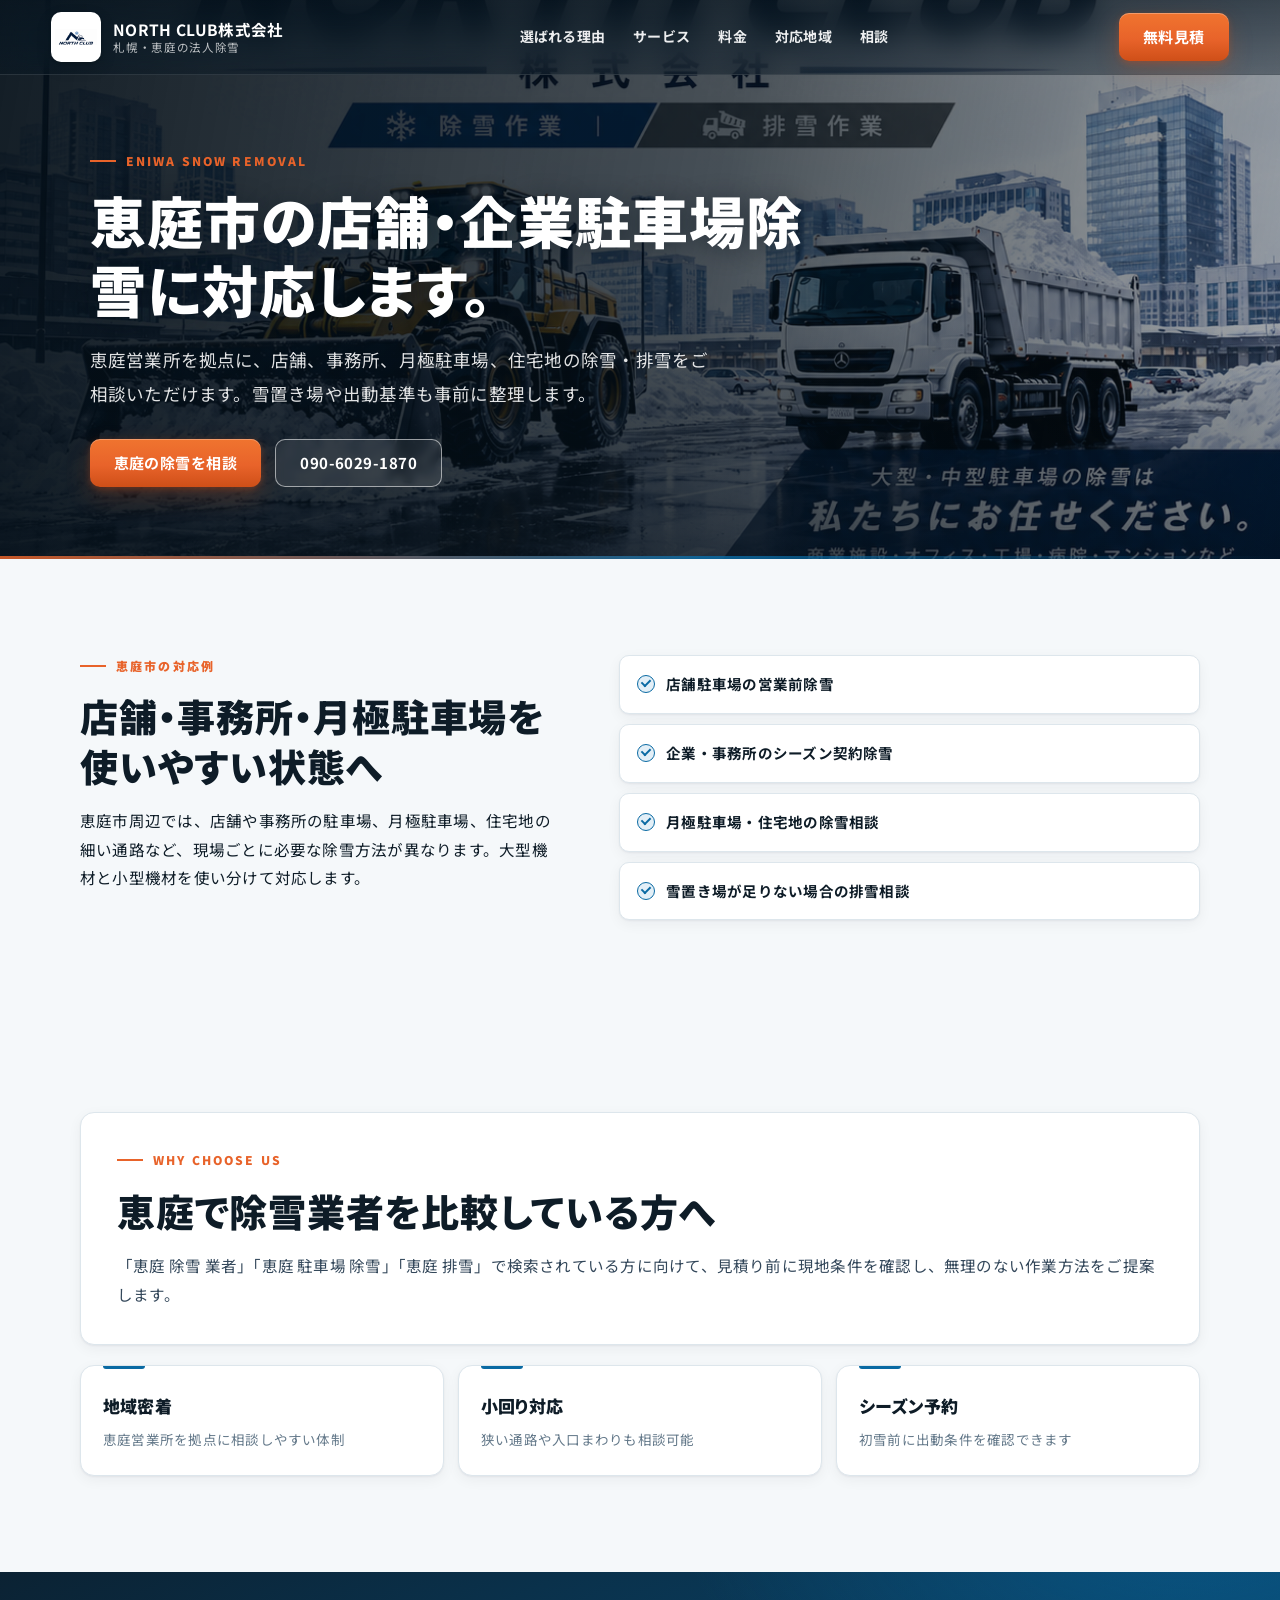
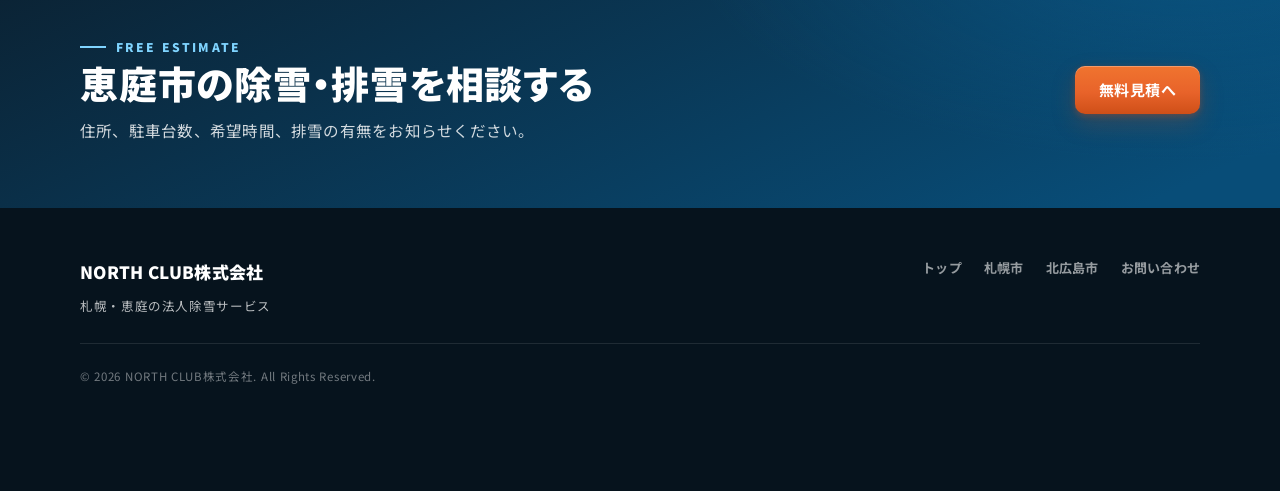
==== eniwa.html @ 770c78cc "デザイン刷新：ヒーロー2カラム化・デザインシステム導入でプロ品質に改善 Co-authored-by: Cursor <cursoragent@cursor.com>" ====
<!doctype html>
<html lang="ja">
  <head>
    <meta charset="utf-8">
    <meta name="viewport" content="width=device-width, initial-scale=1">
    <title>恵庭市の除雪業者 | 店舗・企業駐車場の除雪ならNORTH CLUB株式会社</title>
    <meta name="description" content="恵庭市周辺の店舗、企業駐車場、月極駐車場、住宅地の除雪・排雪に対応。シーズン契約、営業開始前の除雪、手押し仕上げまで無料見積受付中。">
    <link rel="canonical" href="https://www.northclub-josetsu.jp/eniwa.html">
    <meta name="robots" content="index,follow">
    <meta property="og:type" content="website">
    <meta property="og:locale" content="ja_JP">
    <meta property="og:title" content="恵庭市の除雪業者 | NORTH CLUB株式会社">
    <meta property="og:description" content="恵庭市周辺の店舗・企業駐車場・月極駐車場の除雪と排雪に対応。">
    <meta property="og:url" content="https://www.northclub-josetsu.jp/eniwa.html">
    <meta property="og:image" content="https://www.northclub-josetsu.jp/assets/hero-snow-removal.png">
    <meta name="twitter:card" content="summary_large_image">
    <link rel="preconnect" href="https://fonts.googleapis.com">
    <link rel="preconnect" href="https://fonts.gstatic.com" crossorigin>
    <link href="https://fonts.googleapis.com/css2?family=Noto+Sans+JP:wght@400;700;900&display=swap" rel="stylesheet">
    <script type="application/ld+json">
      {
        "@context": "https://schema.org",
        "@type": "Service",
        "name": "恵庭市の店舗・企業駐車場除雪",
        "provider": {
          "@type": "LocalBusiness",
          "name": "NORTH CLUB株式会社",
          "telephone": "090-6029-1870",
          "url": "https://www.northclub-josetsu.jp/"
        },
        "areaServed": "恵庭市",
        "serviceType": ["除雪", "排雪", "駐車場除雪", "手押し除雪"]
      }
    </script>
    <link rel="stylesheet" href="styles.css?v=20260707-pro">
  </head>
  <body class="area-page">
    <header class="site-header">
      <a class="brand" href="index.html#top" aria-label="NORTH CLUB株式会社 トップへ">
        <span class="brand-mark" aria-hidden="true">NC</span>
        <span>
          <strong>NORTH CLUB株式会社</strong>
          <small>札幌・恵庭の法人除雪</small>
        </span>
      </a>
      <nav class="nav" aria-label="メインナビゲーション">
        <a href="index.html#strength">選ばれる理由</a>
        <a href="index.html#plans">サービス</a>
        <a href="index.html#price">料金</a>
        <a href="index.html#areas">対応地域</a>
        <a href="index.html#contact">相談</a>
      </nav>
      <a class="header-cta" href="index.html#contact">無料見積</a>
    </header>

    <main>
      <section class="area-hero">
        <img src="assets/hero-snow-removal.png" alt="恵庭市の店舗・企業駐車場除雪イメージ" width="1920" height="1080" fetchpriority="high">
        <div class="area-hero-inner">
          <p class="eyebrow">Eniwa Snow Removal</p>
          <h1>恵庭市の店舗・企業駐車場除雪に対応します。</h1>
          <p class="lead">恵庭営業所を拠点に、店舗、事務所、月極駐車場、住宅地の除雪・排雪をご相談いただけます。雪置き場や出動基準も事前に整理します。</p>
          <div class="hero-actions">
            <a class="button primary" href="index.html#contact">恵庭の除雪を相談</a>
            <a class="button secondary" href="tel:090-6029-1870">090-6029-1870</a>
          </div>
        </div>
      </section>

      <section class="section area-summary reveal">
        <div>
          <p class="section-kicker">恵庭市の対応例</p>
          <h2>店舗・事務所・月極駐車場を使いやすい状態へ</h2>
          <p>恵庭市周辺では、店舗や事務所の駐車場、月極駐車場、住宅地の細い通路など、現場ごとに必要な除雪方法が異なります。大型機材と小型機材を使い分けて対応します。</p>
        </div>
        <ul class="area-checklist">
          <li>店舗駐車場の営業前除雪</li>
          <li>企業・事務所のシーズン契約除雪</li>
          <li>月極駐車場・住宅地の除雪相談</li>
          <li>雪置き場が足りない場合の排雪相談</li>
        </ul>
      </section>

      <section class="section service-overview reveal">
        <div class="service-intro">
          <p class="section-kicker">Why Choose Us</p>
          <h2>恵庭で除雪業者を比較している方へ</h2>
          <p>「恵庭 除雪 業者」「恵庭 駐車場 除雪」「恵庭 排雪」で検索されている方に向けて、見積り前に現地条件を確認し、無理のない作業方法をご提案します。</p>
        </div>
        <div class="service-overview-grid">
          <article><strong>地域密着</strong><span>恵庭営業所を拠点に相談しやすい体制</span></article>
          <article><strong>小回り対応</strong><span>狭い通路や入口まわりも相談可能</span></article>
          <article><strong>シーズン予約</strong><span>初雪前に出動条件を確認できます</span></article>
        </div>
      </section>

      <section class="area-cta">
        <div class="area-cta-inner">
          <div>
            <p class="section-kicker">Free Estimate</p>
            <h2>恵庭市の除雪・排雪を相談する</h2>
            <p>住所、駐車台数、希望時間、排雪の有無をお知らせください。</p>
          </div>
          <a class="button primary" href="index.html#contact">無料見積へ</a>
        </div>
      </section>
    </main>

    <footer class="footer">
      <div class="footer-inner">
        <div class="footer-brand">
          <strong>NORTH CLUB株式会社</strong>
          <small>札幌・恵庭の法人除雪サービス</small>
        </div>
        <nav class="footer-nav" aria-label="フッターナビゲーション">
          <a href="index.html">トップ</a>
          <a href="sapporo.html">札幌市</a>
          <a href="kitahiroshima.html">北広島市</a>
          <a href="index.html#contact">お問い合わせ</a>
        </nav>
      </div>
      <small>&copy; 2026 NORTH CLUB株式会社. All Rights Reserved.</small>
    </footer>

    <div class="sticky-cta" aria-label="固定のお問い合わせボタン">
      <a class="button primary" href="tel:090-6029-1870">電話する</a>
      <a class="button secondary" href="index.html#contact">見積相談</a>
    </div>

    <script src="script.js?v=20260611"></script>
  </body>
</html>
---- styles.css ----
/* =========================================================
   NORTH CLUB — Design System
   Palette / Typography / Elevation / Motion
   ========================================================= */

:root {
  /* color */
  --ink: #0e1c27;
  --ink-2: #33475a;
  --muted: #64798a;
  --line: #dde6ec;
  --line-strong: #c8d6df;
  --paper: #f5f8fa;
  --paper-2: #eef4f8;
  --white: #ffffff;
  --blue: #0a6aa3;
  --blue-deep: #084d78;
  --blue-ghost: #e3eff7;
  --orange: #e8632a;
  --orange-deep: #cf4f18;
  --orange-ghost: #fdeee5;
  --green: #1e6f5a;
  --night: #06131d;
  --night-2: #0b2233;

  /* shape */
  --radius-s: 10px;
  --radius: 14px;
  --radius-l: 20px;

  /* elevation: layered, restrained */
  --shadow-1: 0 1px 2px rgba(8, 24, 36, 0.05), 0 4px 14px rgba(8, 24, 36, 0.05);
  --shadow-2: 0 2px 4px rgba(8, 24, 36, 0.06), 0 12px 32px rgba(8, 24, 36, 0.09);
  --shadow-3: 0 4px 8px rgba(8, 24, 36, 0.07), 0 24px 56px rgba(8, 24, 36, 0.13);

  /* motion */
  --ease: cubic-bezier(0.22, 1, 0.36, 1);
}

* {
  box-sizing: border-box;
}

html {
  scroll-behavior: smooth;
}

body {
  margin: 0;
  color: var(--ink);
  background: var(--paper);
  font-family: "Noto Sans JP", "Yu Gothic", "Hiragino Kaku Gothic ProN", Meiryo, system-ui, sans-serif;
  font-size: 15.5px;
  line-height: 1.85;
  letter-spacing: 0.015em;
  -webkit-font-smoothing: antialiased;
  text-rendering: optimizeLegibility;
}

::selection {
  color: var(--white);
  background: var(--blue);
}

a {
  color: inherit;
  text-decoration: none;
}

img {
  max-width: 100%;
}

:focus-visible {
  outline: 2px solid var(--blue);
  outline-offset: 3px;
  border-radius: 4px;
}

[id] {
  scroll-margin-top: 92px;
}

/* ---------------------------------------------------------
   Typography
   --------------------------------------------------------- */

h1,
h2,
h3,
p {
  margin-top: 0;
}

h1,
h2,
h3 {
  font-feature-settings: "palt" 1;
  letter-spacing: 0.02em;
}

h1 {
  margin-bottom: 20px;
  font-size: clamp(34px, 5.4vw, 56px);
  font-weight: 900;
  line-height: 1.22;
}

h2 {
  margin-bottom: 16px;
  font-size: clamp(26px, 3.6vw, 38px);
  font-weight: 900;
  line-height: 1.3;
}

h3 {
  margin-bottom: 10px;
  font-size: 20px;
  font-weight: 700;
  line-height: 1.4;
}

.eyebrow,
.section-kicker {
  display: flex;
  align-items: center;
  gap: 10px;
  margin: 0 0 14px;
  color: var(--orange);
  font-size: 12px;
  font-weight: 900;
  letter-spacing: 0.18em;
  text-transform: uppercase;
}

.eyebrow::before,
.section-kicker::before {
  content: "";
  width: 26px;
  height: 2px;
  background: var(--orange);
  flex: 0 0 auto;
}

.section-heading.centered .section-kicker {
  justify-content: center;
}

.lead {
  max-width: 620px;
  margin-bottom: 0;
  font-size: clamp(15.5px, 1.8vw, 17.5px);
  line-height: 1.95;
  color: rgba(255, 255, 255, 0.88);
}

/* ---------------------------------------------------------
   Buttons
   --------------------------------------------------------- */

.header-cta,
.button,
.line-button {
  display: inline-flex;
  align-items: center;
  justify-content: center;
  gap: 8px;
  min-height: 48px;
  padding: 0 24px;
  border: 0;
  border-radius: var(--radius-s);
  font: inherit;
  font-size: 15px;
  font-weight: 700;
  letter-spacing: 0.03em;
  white-space: nowrap;
  cursor: pointer;
  transition: transform 0.25s var(--ease), box-shadow 0.25s var(--ease), background 0.25s var(--ease), border-color 0.25s var(--ease);
}

.header-cta,
.button.primary {
  color: var(--white);
  background: linear-gradient(180deg, #f0742f, var(--orange) 55%, var(--orange-deep));
  box-shadow: inset 0 1px 0 rgba(255, 255, 255, 0.28), 0 2px 6px rgba(207, 79, 24, 0.32), 0 10px 24px rgba(207, 79, 24, 0.22);
}

.header-cta:hover,
.button.primary:hover {
  transform: translateY(-1px);
  box-shadow: inset 0 1px 0 rgba(255, 255, 255, 0.28), 0 4px 10px rgba(207, 79, 24, 0.36), 0 14px 30px rgba(207, 79, 24, 0.26);
}

.header-cta:active,
.button.primary:active {
  transform: translateY(0);
  box-shadow: inset 0 1px 0 rgba(255, 255, 255, 0.2), 0 2px 5px rgba(207, 79, 24, 0.3);
}

.button.secondary {
  color: var(--white);
  border: 1px solid rgba(255, 255, 255, 0.55);
  background: rgba(255, 255, 255, 0.08);
  backdrop-filter: blur(4px);
}

.button.secondary:hover {
  background: rgba(255, 255, 255, 0.18);
  border-color: rgba(255, 255, 255, 0.92);
}

.button.full {
  width: 100%;
}

.line-button {
  color: var(--white);
  background: #06c755;
  box-shadow: inset 0 1px 0 rgba(255, 255, 255, 0.25), 0 8px 20px rgba(6, 199, 85, 0.28);
}

.line-button:hover {
  transform: translateY(-1px);
}

/* ---------------------------------------------------------
   Header
   --------------------------------------------------------- */

.site-header {
  position: fixed;
  inset: 0 0 auto;
  z-index: 30;
  display: flex;
  align-items: center;
  gap: 28px;
  min-height: 74px;
  padding: 12px clamp(18px, 4vw, 54px);
  color: var(--white);
  background: linear-gradient(180deg, rgba(6, 19, 29, 0.62), rgba(6, 19, 29, 0.38));
  backdrop-filter: blur(16px) saturate(1.4);
  border-bottom: 1px solid rgba(255, 255, 255, 0.12);
  transition: background 0.35s var(--ease), color 0.35s var(--ease), box-shadow 0.35s var(--ease);
}

.site-header.is-scrolled {
  color: var(--ink);
  background: rgba(255, 255, 255, 0.92);
  border-bottom-color: var(--line);
  box-shadow: 0 1px 0 rgba(8, 24, 36, 0.04), 0 12px 32px rgba(8, 24, 36, 0.08);
}

.brand {
  display: inline-flex;
  align-items: center;
  gap: 12px;
  min-width: 238px;
}

.brand-mark {
  display: block;
  width: 50px;
  height: 50px;
  color: transparent;
  font-size: 0;
  background: #fff url("assets/north-club-symbol.png") no-repeat center / 84%;
  border-radius: var(--radius-s);
  box-shadow: 0 1px 3px rgba(0, 0, 0, 0.18), 0 6px 16px rgba(0, 0, 0, 0.14);
}

.brand strong,
.brand small {
  display: block;
  line-height: 1.3;
}

.brand strong {
  font-size: 15.5px;
  letter-spacing: 0.02em;
}

.brand small {
  opacity: 0.72;
  font-size: 11.5px;
  letter-spacing: 0.06em;
}

.nav {
  display: flex;
  justify-content: center;
  gap: clamp(14px, 2.2vw, 32px);
  flex: 1;
  font-size: 14px;
  font-weight: 700;
}

.nav a {
  position: relative;
  padding: 4px 0;
  white-space: nowrap;
  opacity: 0.92;
  transition: opacity 0.2s ease;
}

.nav a::after {
  content: "";
  position: absolute;
  left: 0;
  right: 100%;
  bottom: -2px;
  height: 2px;
  background: var(--orange);
  transition: right 0.3s var(--ease);
}

.nav a:hover {
  opacity: 1;
}

.nav a:hover::after {
  right: 0;
}

/* ---------------------------------------------------------
   Hero
   --------------------------------------------------------- */

.hero {
  position: relative;
  display: flex;
  align-items: center;
  min-height: clamp(580px, 80vh, 740px);
  overflow: hidden;
  color: var(--white);
}

.hero img {
  position: absolute;
  inset: 0;
  width: 100%;
  height: 100%;
  object-fit: cover;
  object-position: 28% center;
  transform: scale(1.04);
}

.hero-overlay {
  position: absolute;
  inset: 0;
  background:
    linear-gradient(102deg, rgba(4, 15, 24, 0.95) 0%, rgba(4, 15, 24, 0.85) 40%, rgba(6, 22, 35, 0.72) 68%, rgba(4, 15, 24, 0.88) 100%),
    radial-gradient(1200px 500px at 85% 110%, rgba(10, 106, 163, 0.28), transparent 65%),
    linear-gradient(0deg, rgba(4, 15, 24, 0.45), transparent 36%);
}

.hero::after {
  content: "";
  position: absolute;
  left: 0;
  right: 0;
  bottom: 0;
  height: 3px;
  background: linear-gradient(90deg, var(--orange), var(--blue) 55%, transparent);
  opacity: 0.85;
}

.hero-shell {
  position: relative;
  z-index: 1;
  display: grid;
  grid-template-columns: minmax(0, 1.15fr) minmax(280px, 372px);
  gap: clamp(28px, 4.5vw, 56px);
  align-items: center;
  width: min(1120px, calc(100% - 36px));
  margin: 0 auto;
  padding: clamp(112px, 14vw, 140px) 0 clamp(52px, 6vw, 72px);
}

.hero-main {
  display: flex;
  flex-direction: column;
  min-width: 0;
}

.hero-main h1 {
  max-width: 15em;
  margin-bottom: 18px;
  text-shadow: 0 2px 24px rgba(4, 15, 24, 0.45);
}

.hero-main .lead {
  margin-top: 2px;
}

.hero-points {
  display: grid;
  gap: 12px;
  margin: 30px 0 0;
  padding: 0;
  list-style: none;
}

.hero-points li {
  position: relative;
  padding-left: 30px;
  color: rgba(255, 255, 255, 0.94);
  font-size: 15px;
  font-weight: 700;
  letter-spacing: 0.02em;
}

.hero-points li::before {
  content: "";
  position: absolute;
  left: 0;
  top: 0.34em;
  width: 18px;
  height: 18px;
  background: linear-gradient(135deg, var(--orange), var(--orange-deep));
  border-radius: 50%;
  box-shadow: 0 2px 8px rgba(232, 99, 42, 0.45);
}

.hero-points li::after {
  content: "";
  position: absolute;
  left: 6.5px;
  top: calc(0.34em + 4.5px);
  width: 4px;
  height: 7px;
  border: solid var(--white);
  border-width: 0 2px 2px 0;
  transform: rotate(45deg);
}

/* conversion panel */
.hero-panel {
  display: grid;
  gap: 14px;
  padding: 30px 26px 26px;
  color: var(--ink);
  background: linear-gradient(180deg, #ffffff, #f8fbfd);
  border: 1px solid rgba(255, 255, 255, 0.7);
  border-radius: var(--radius-l);
  box-shadow: var(--shadow-3);
}

.hero-panel-label {
  position: relative;
  margin: 0;
  padding-bottom: 14px;
  color: var(--night-2);
  font-size: 15px;
  font-weight: 900;
  letter-spacing: 0.06em;
  text-align: center;
}

.hero-panel-label::after {
  content: "";
  position: absolute;
  left: 50%;
  bottom: 0;
  width: 34px;
  height: 2px;
  background: var(--orange);
  transform: translateX(-50%);
}

.hero-panel .button.primary {
  min-height: 54px;
  font-size: 16px;
}

.hero-panel-tel {
  display: grid;
  gap: 2px;
  padding: 14px 16px;
  text-align: center;
  background: var(--blue-ghost);
  border: 1px solid #cfe3f0;
  border-radius: var(--radius-s);
  transition: border-color 0.25s var(--ease), background 0.25s var(--ease);
}

.hero-panel-tel:hover {
  background: #d9ecf7;
  border-color: var(--blue);
}

.hero-panel-tel span {
  color: var(--blue-deep);
  font-size: 11.5px;
  font-weight: 700;
  letter-spacing: 0.1em;
}

.hero-panel-tel strong {
  color: var(--blue-deep);
  font-size: clamp(23px, 3vw, 27px);
  font-weight: 900;
  font-feature-settings: "tnum" 1;
  letter-spacing: 0.03em;
}

.hero-panel-note {
  margin: 0;
  color: var(--muted);
  font-size: 12px;
  line-height: 1.7;
  text-align: center;
}

/* ---------------------------------------------------------
   Stats bar
   --------------------------------------------------------- */

.stats-bar {
  padding: 26px clamp(18px, 6vw, 80px);
  background: var(--white);
  border-bottom: 1px solid var(--line);
}

.stats-inner {
  display: grid;
  grid-template-columns: repeat(4, 1fr);
  max-width: 1120px;
  margin: 0 auto;
}

.stat-item {
  display: grid;
  gap: 2px;
  padding: 8px 18px;
  text-align: center;
}

.stat-item + .stat-item {
  border-left: 1px solid var(--line);
}

.stat-item strong {
  color: var(--blue-deep);
  font-size: clamp(24px, 3vw, 32px);
  font-weight: 900;
  font-feature-settings: "palt" 1, "tnum" 1;
  line-height: 1.25;
}

.stat-item span {
  color: var(--muted);
  font-size: 12.5px;
  font-weight: 700;
  letter-spacing: 0.04em;
}

/* ---------------------------------------------------------
   Notice band
   --------------------------------------------------------- */

.notice-band {
  padding: 15px clamp(18px, 6vw, 80px);
  background: linear-gradient(90deg, var(--night-2), #123a54);
  color: rgba(255, 255, 255, 0.92);
  font-size: 14.5px;
}

.notice-band p {
  display: flex;
  align-items: baseline;
  gap: 10px;
  margin: 0 auto;
  max-width: 1120px;
}

.notice-band strong {
  flex: 0 0 auto;
  color: #ffc99f;
  letter-spacing: 0.02em;
}

/* ---------------------------------------------------------
   Layout
   --------------------------------------------------------- */

.section {
  width: min(1120px, calc(100% - 36px));
  margin: 0 auto;
  padding: clamp(56px, 7.5vw, 96px) 0;
}

.section-heading {
  max-width: 760px;
  margin-bottom: clamp(30px, 4vw, 44px);
}

.section-heading.centered {
  max-width: 720px;
  margin-inline: auto;
  text-align: center;
}

.section-heading p:not(.section-kicker) {
  color: var(--ink-2);
}

/* ---------------------------------------------------------
   Cards (shared)
   --------------------------------------------------------- */

.price-card,
.strength-card,
.area-link-grid a,
.branch-grid article {
  position: relative;
  background: var(--white);
  border: 1px solid var(--line);
  border-radius: var(--radius);
  box-shadow: var(--shadow-1);
  transition: transform 0.3s var(--ease), box-shadow 0.3s var(--ease), border-color 0.3s var(--ease);
}

.strength-card:hover,
.area-link-grid a:hover,
.price-card:hover,
.branch-grid article:hover {
  transform: translateY(-3px);
  box-shadow: var(--shadow-2);
  border-color: var(--line-strong);
}

/* ---------------------------------------------------------
   Strength cards
   --------------------------------------------------------- */

.strength-grid {
  display: grid;
  grid-template-columns: repeat(4, 1fr);
  gap: 18px;
}

.strength-card {
  padding: 30px 26px 26px;
  overflow: hidden;
}

.strength-card::before {
  content: "";
  position: absolute;
  inset: 0 auto 0 0;
  width: 3px;
  background: linear-gradient(180deg, var(--blue), transparent 85%);
  opacity: 0;
  transition: opacity 0.3s var(--ease);
}

.strength-card:hover::before {
  opacity: 1;
}

.strength-icon {
  display: inline-grid;
  place-items: center;
  width: 46px;
  height: 46px;
  margin-bottom: 18px;
  color: var(--blue-deep);
  background: var(--blue-ghost);
  border: 1px solid #cfe3f0;
  border-radius: var(--radius-s);
  font-size: 14px;
  font-weight: 900;
  font-feature-settings: "tnum" 1;
  letter-spacing: 0.04em;
}

.strength-card h3 {
  margin-bottom: 8px;
  font-size: 17.5px;
  font-weight: 900;
}

.strength-card p {
  margin: 0;
  color: var(--muted);
  font-size: 13.5px;
  line-height: 1.85;
}

/* ---------------------------------------------------------
   Problem / Solution
   --------------------------------------------------------- */

.section.problem-solution {
  display: grid;
  grid-template-columns: 1fr 1fr;
  gap: 0;
  align-items: stretch;
  margin: clamp(28px, 3.5vw, 48px) auto;
  padding: 0;
  border-radius: var(--radius-l);
  overflow: hidden;
  box-shadow: var(--shadow-2);
}

.problem-panel,
.solution-panel {
  padding: clamp(30px, 4.5vw, 48px);
}

.problem-panel {
  background: var(--white);
  border: 1px solid var(--line);
  border-right: 0;
  border-radius: var(--radius-l) 0 0 var(--radius-l);
}

.solution-panel {
  color: var(--white);
  background:
    radial-gradient(600px 320px at 110% -10%, rgba(10, 106, 163, 0.55), transparent 70%),
    linear-gradient(160deg, var(--night-2), var(--blue-deep));
  border-radius: 0 var(--radius-l) var(--radius-l) 0;
}

.problem-panel .section-kicker {
  color: var(--muted);
}

.problem-panel .section-kicker::before {
  background: var(--muted);
}

.solution-panel .section-kicker {
  color: #7fd4ff;
}

.solution-panel .section-kicker::before {
  background: #7fd4ff;
}

.check-list {
  display: grid;
  gap: 13px;
  margin: 0;
  padding: 0;
  list-style: none;
  font-size: 15px;
}

.check-list li {
  position: relative;
  padding-left: 30px;
}

.check-list li::before {
  content: "";
  position: absolute;
  left: 0;
  top: 0.32em;
  width: 17px;
  height: 17px;
  background: var(--orange-ghost);
  border: 1.5px solid var(--orange);
  border-radius: 50%;
}

.check-list li::after {
  content: "";
  position: absolute;
  left: 6px;
  top: calc(0.32em + 3.5px);
  width: 4px;
  height: 7px;
  border: solid var(--orange);
  border-width: 0 2px 2px 0;
  transform: rotate(45deg);
}

.check-list.strong li::before {
  background: rgba(110, 231, 168, 0.15);
  border-color: #6ee7a8;
}

.check-list.strong li::after {
  border-color: #6ee7a8;
}

/* ---------------------------------------------------------
   Service overview
   --------------------------------------------------------- */

.service-overview {
  display: grid;
  gap: 20px;
}

.service-intro {
  padding: clamp(26px, 3.5vw, 36px);
  background: var(--white);
  border: 1px solid var(--line);
  border-radius: var(--radius);
  box-shadow: var(--shadow-1);
}

.service-intro p:last-child {
  margin-bottom: 0;
  color: var(--ink-2);
}

.service-overview-grid {
  display: grid;
  grid-template-columns: repeat(3, 1fr);
  gap: 14px;
}

.service-overview-grid article {
  position: relative;
  display: grid;
  gap: 5px;
  padding: 24px 22px;
  background: var(--white);
  border: 1px solid var(--line);
  border-radius: var(--radius);
  box-shadow: var(--shadow-1);
  transition: border-color 0.3s var(--ease), box-shadow 0.3s var(--ease);
}

.service-overview-grid article::before {
  content: "";
  position: absolute;
  left: 22px;
  top: 0;
  width: 42px;
  height: 3px;
  background: var(--blue);
  border-radius: 0 0 3px 3px;
}

.service-overview-grid article:hover {
  border-color: var(--line-strong);
  box-shadow: var(--shadow-2);
}

.service-overview-grid strong {
  font-size: 17px;
  font-weight: 900;
  font-feature-settings: "palt" 1;
}

.service-overview-grid span {
  color: var(--muted);
  font-size: 13.5px;
  line-height: 1.8;
}

.parking-highlight {
  padding: clamp(26px, 3.5vw, 34px);
  background: linear-gradient(135deg, var(--blue-ghost), #f4f9fc 60%);
  border: 1px solid #cfe3f0;
  border-radius: var(--radius);
}

.parking-highlight h3 {
  margin-bottom: 16px;
  color: var(--blue-deep);
  font-size: 20px;
  font-weight: 900;
}

.parking-highlight .mini-tags {
  margin-top: 0;
}

.mini-tags {
  display: flex;
  flex-wrap: wrap;
  gap: 8px;
  margin-top: 18px;
}

.mini-tags span {
  padding: 8px 16px;
  background: var(--white);
  border: 1px solid var(--line);
  border-radius: 999px;
  color: var(--night-2);
  font-size: 13.5px;
  font-weight: 700;
  letter-spacing: 0.02em;
  transition: border-color 0.25s var(--ease), color 0.25s var(--ease);
}

.mini-tags span:hover {
  color: var(--blue);
  border-color: var(--blue);
}

/* ---------------------------------------------------------
   Equipment
   --------------------------------------------------------- */

.compact-detail {
  padding-top: 0;
}

.equipment-mini {
  padding: clamp(26px, 3.5vw, 40px);
  background: var(--white);
  border: 1px solid var(--line);
  border-radius: var(--radius-l);
  box-shadow: var(--shadow-1);
}

.equipment-mini > p:not(.section-kicker) {
  max-width: 720px;
  color: var(--ink-2);
}

.equipment-mini-grid {
  display: grid;
  grid-template-columns: repeat(3, 1fr);
  gap: 16px;
  margin-top: 26px;
}

.equipment-mini-grid article {
  display: grid;
  gap: 4px;
  border-radius: var(--radius);
  overflow: hidden;
  background: var(--paper);
  border: 1px solid var(--line);
  transition: box-shadow 0.3s var(--ease), transform 0.3s var(--ease);
}

.equipment-mini-grid article:hover {
  transform: translateY(-3px);
  box-shadow: var(--shadow-2);
}

.equipment-mini-grid img {
  width: 100%;
  aspect-ratio: 16 / 10;
  object-fit: cover;
  margin-bottom: 4px;
  transition: transform 0.5s var(--ease);
}

.equipment-mini-grid article:hover img {
  transform: scale(1.04);
}

.equipment-mini-grid strong {
  padding: 6px 18px 0;
  color: var(--blue-deep);
  font-size: 16px;
  font-weight: 900;
}

.equipment-mini-grid span {
  padding: 0 18px 18px;
  color: var(--muted);
  font-size: 13.5px;
  line-height: 1.8;
}

/* ---------------------------------------------------------
   Flow (steps)
   --------------------------------------------------------- */

.season {
  display: grid;
  grid-template-columns: minmax(280px, 0.9fr) minmax(300px, 1.1fr);
  gap: clamp(28px, 6vw, 80px);
  align-items: start;
  width: 100%;
  max-width: none;
  padding-inline: max(18px, calc((100vw - 1120px) / 2));
  background: var(--white);
  border-block: 1px solid var(--line);
}

.season > div:first-child {
  position: sticky;
  top: 100px;
}

.season > div:first-child p:last-child {
  color: var(--ink-2);
}

.steps {
  position: relative;
  display: grid;
  gap: 0;
  margin: 0;
  padding: 0;
  list-style: none;
}

.steps li {
  position: relative;
  display: flex;
  align-items: flex-start;
  gap: 20px;
  padding: 22px 0 22px 4px;
}

.steps li + li {
  border-top: 1px solid var(--line);
}

.steps span {
  display: grid;
  place-items: center;
  flex: 0 0 auto;
  width: 42px;
  height: 42px;
  margin-top: 2px;
  color: var(--white);
  background: linear-gradient(160deg, var(--blue), var(--blue-deep));
  border-radius: 50%;
  font-size: 16px;
  font-weight: 900;
  font-feature-settings: "tnum" 1;
  box-shadow: 0 4px 12px rgba(10, 106, 163, 0.3);
}

.steps li div {
  flex: 1;
  color: var(--muted);
  font-size: 14.5px;
  line-height: 1.85;
}

.steps li strong {
  display: block;
  margin-bottom: 3px;
  color: var(--ink);
  font-size: 16.5px;
  font-weight: 900;
  font-feature-settings: "palt" 1;
}

/* ---------------------------------------------------------
   Price
   --------------------------------------------------------- */

.price-section {
  width: 100%;
  max-width: none;
  padding-inline: max(18px, calc((100vw - 1120px) / 2));
  background:
    radial-gradient(900px 420px at 8% -10%, rgba(10, 106, 163, 0.08), transparent 60%),
    var(--paper-2);
}

.price-grid {
  display: grid;
  grid-template-columns: repeat(4, 1fr);
  gap: 16px;
  align-items: stretch;
}

.price-card {
  display: flex;
  flex-direction: column;
  padding: 28px 24px;
}

.price-card.featured {
  border-color: rgba(232, 99, 42, 0.55);
  box-shadow: 0 2px 6px rgba(207, 79, 24, 0.1), 0 18px 44px rgba(207, 79, 24, 0.14);
}

.price-card > span {
  align-self: flex-start;
  margin-bottom: 14px;
  padding: 4px 12px;
  color: var(--white);
  background: linear-gradient(135deg, var(--orange), var(--orange-deep));
  border-radius: 999px;
  font-size: 11.5px;
  font-weight: 900;
  letter-spacing: 0.08em;
}

.price-card:not(.featured)::before {
  content: "";
  display: block;
  height: 38px;
}

.price-card h3 {
  margin-bottom: 12px;
  font-size: 18px;
  font-weight: 900;
}

.price {
  margin-bottom: 12px;
  padding-bottom: 14px;
  color: var(--blue-deep);
  border-bottom: 1px dashed var(--line-strong);
  font-size: 23px;
  font-weight: 900;
  font-feature-settings: "palt" 1, "tnum" 1;
  line-height: 1.3;
}

.price-unit {
  display: block;
  margin-top: 3px;
  color: var(--muted);
  font-size: 12.5px;
  font-weight: 700;
  letter-spacing: 0.03em;
}

.price-card > p:last-child {
  margin: 0;
  color: var(--muted);
  font-size: 13.5px;
  line-height: 1.85;
}

.price-note {
  margin: 24px 0 0;
  color: var(--muted);
  font-size: 13px;
  text-align: center;
}

/* ---------------------------------------------------------
   Area links
   --------------------------------------------------------- */

.area-links {
  padding-bottom: 0;
}

.area-link-grid {
  display: grid;
  grid-template-columns: repeat(3, 1fr);
  gap: 16px;
}

.area-link-grid a {
  display: block;
  min-height: 132px;
  padding: 26px 24px;
  overflow: hidden;
}

.area-link-grid a::after {
  content: "→";
  position: absolute;
  right: 22px;
  bottom: 18px;
  color: var(--blue);
  font-size: 18px;
  font-weight: 900;
  transition: transform 0.3s var(--ease);
}

.area-link-grid a:hover::after {
  transform: translateX(4px);
}

.area-link-grid strong,
.area-link-grid span {
  display: block;
}

.area-link-grid strong {
  margin-bottom: 8px;
  color: var(--night-2);
  font-size: 20px;
  font-weight: 900;
  font-feature-settings: "palt" 1;
  transition: color 0.25s var(--ease);
}

.area-link-grid a:hover strong {
  color: var(--blue);
}

.area-link-grid span {
  max-width: 88%;
  color: var(--muted);
  font-size: 13.5px;
  line-height: 1.8;
}

.proof-note {
  margin: 20px 0 0;
  color: var(--muted);
  font-size: 13px;
  text-align: center;
}

/* ---------------------------------------------------------
   FAQ
   --------------------------------------------------------- */

.faq-section {
  padding-bottom: 28px;
}

.faq-list {
  display: grid;
  gap: 12px;
  max-width: 820px;
  margin: 0 auto;
}

.faq-item {
  background: var(--white);
  border: 1px solid var(--line);
  border-radius: var(--radius);
  box-shadow: var(--shadow-1);
  overflow: hidden;
  transition: border-color 0.25s var(--ease), box-shadow 0.25s var(--ease);
}

.faq-item[open] {
  border-color: var(--line-strong);
  box-shadow: var(--shadow-2);
}

.faq-item summary {
  position: relative;
  display: flex;
  align-items: baseline;
  gap: 12px;
  padding: 19px 56px 19px 24px;
  font-weight: 700;
  font-feature-settings: "palt" 1;
  cursor: pointer;
  list-style: none;
  transition: color 0.2s ease;
}

.faq-item summary:hover {
  color: var(--blue-deep);
}

.faq-item summary::-webkit-details-marker {
  display: none;
}

.faq-item summary::before {
  content: "Q";
  flex: 0 0 auto;
  color: var(--blue);
  font-size: 15px;
  font-weight: 900;
}

.faq-item summary::after {
  content: "";
  position: absolute;
  right: 24px;
  top: 50%;
  width: 9px;
  height: 9px;
  border: solid var(--blue);
  border-width: 0 2px 2px 0;
  transform: translateY(-70%) rotate(45deg);
  transition: transform 0.3s var(--ease);
}

.faq-item[open] summary::after {
  transform: translateY(-30%) rotate(-135deg);
}

.faq-item p {
  display: flex;
  gap: 12px;
  margin: 0;
  padding: 0 24px 20px;
  color: var(--ink-2);
  font-size: 14.5px;
  line-height: 1.9;
}

.faq-item p::before {
  content: "A";
  flex: 0 0 auto;
  color: var(--orange);
  font-size: 15px;
  font-weight: 900;
  line-height: 1.8;
}

/* ---------------------------------------------------------
   Branch
   --------------------------------------------------------- */

.branch-section {
  padding-top: clamp(52px, 7vw, 84px);
}

.branch-grid {
  display: grid;
  grid-template-columns: repeat(2, 1fr);
  gap: 18px;
  max-width: 880px;
  margin: 0 auto;
}

.branch-grid article {
  padding: 30px 28px;
}

.branch-grid h3 {
  display: flex;
  align-items: center;
  gap: 10px;
  margin-bottom: 16px;
  font-size: 18px;
  font-weight: 900;
}

.branch-grid h3::before {
  content: "";
  width: 10px;
  height: 10px;
  background: var(--blue);
  border-radius: 3px;
}

.branch-grid dl {
  display: grid;
  gap: 10px 18px;
  grid-template-columns: 58px 1fr;
  margin: 0;
  font-size: 14.5px;
}

.branch-grid dt {
  color: var(--muted);
  font-weight: 700;
}

.branch-grid dd {
  margin: 0;
  color: var(--ink-2);
}

/* ---------------------------------------------------------
   Contact
   --------------------------------------------------------- */

.contact {
  position: relative;
  padding: clamp(64px, 8.5vw, 110px) clamp(18px, 6vw, 80px);
  color: var(--white);
  background:
    radial-gradient(1000px 480px at 92% -18%, rgba(10, 106, 163, 0.5), transparent 62%),
    radial-gradient(700px 400px at -8% 112%, rgba(232, 99, 42, 0.16), transparent 58%),
    linear-gradient(155deg, var(--night-2), var(--blue-deep) 90%);
  overflow: hidden;
}

.contact-inner {
  display: grid;
  grid-template-columns: minmax(280px, 0.95fr) minmax(300px, 1.05fr);
  gap: clamp(28px, 6vw, 80px);
  align-items: center;
  max-width: 1120px;
  margin: 0 auto;
}

.contact .section-kicker {
  color: #7fd4ff;
}

.contact .section-kicker::before {
  background: #7fd4ff;
}

.contact p {
  color: rgba(255, 255, 255, 0.85);
}

.contact-actions {
  display: flex;
  flex-wrap: wrap;
  gap: 14px;
  align-items: center;
  margin-top: 28px;
}

.tel {
  display: inline-flex;
  align-items: center;
  gap: 8px;
  min-height: 48px;
  color: var(--white);
  font-size: 28px;
  font-weight: 900;
  font-feature-settings: "tnum" 1;
  line-height: 1.2;
  letter-spacing: 0.02em;
}

.office-note {
  margin: 20px 0 0;
  color: rgba(255, 255, 255, 0.66);
  font-size: 13.5px;
  line-height: 1.9;
}

.contact-panel {
  display: grid;
  gap: 14px;
  padding: clamp(26px, 3.5vw, 34px);
  background: rgba(255, 255, 255, 0.07);
  border: 1px solid rgba(255, 255, 255, 0.16);
  border-radius: var(--radius-l);
  backdrop-filter: blur(8px);
}

.contact-panel label {
  display: grid;
  gap: 7px;
  font-size: 13.5px;
  font-weight: 700;
  letter-spacing: 0.04em;
  color: rgba(255, 255, 255, 0.92);
}

.contact-panel input,
.contact-panel textarea {
  width: 100%;
  padding: 13px 15px;
  color: var(--ink);
  background: var(--white);
  border: 1px solid transparent;
  border-radius: var(--radius-s);
  font: inherit;
  font-size: 14.5px;
  transition: box-shadow 0.2s ease, border-color 0.2s ease;
}

.contact-panel input:focus,
.contact-panel textarea:focus {
  outline: none;
  border-color: var(--blue);
  box-shadow: 0 0 0 3px rgba(10, 106, 163, 0.25);
}

.contact-panel input::placeholder,
.contact-panel textarea::placeholder {
  color: #9fb0bd;
}

.contact-panel textarea {
  resize: vertical;
}

.form-note {
  margin: 0;
  color: rgba(255, 255, 255, 0.62);
  font-size: 12.5px;
  line-height: 1.75;
}

/* ---------------------------------------------------------
   Footer
   --------------------------------------------------------- */

.footer {
  display: grid;
  gap: 22px;
  padding: 48px clamp(18px, 6vw, 80px) 104px;
  background: var(--night);
  color: rgba(255, 255, 255, 0.72);
}

.footer-inner {
  display: flex;
  justify-content: space-between;
  align-items: flex-start;
  gap: 32px;
  width: min(1120px, 100%);
  margin: 0 auto;
  padding-bottom: 26px;
  border-bottom: 1px solid rgba(255, 255, 255, 0.1);
}

.footer-brand strong,
.footer-brand small {
  display: block;
}

.footer-brand strong {
  margin-bottom: 6px;
  color: var(--white);
  font-size: 17px;
  font-weight: 900;
  letter-spacing: 0.02em;
}

.footer-brand small {
  font-size: 12.5px;
  letter-spacing: 0.05em;
}

.footer-nav {
  display: flex;
  flex-wrap: wrap;
  gap: 10px 22px;
  justify-content: flex-end;
  font-size: 13px;
  font-weight: 700;
}

.footer-nav a {
  opacity: 0.8;
  transition: opacity 0.2s ease, color 0.2s ease;
}

.footer-nav a:hover {
  opacity: 1;
  color: var(--white);
}

.footer > small {
  display: block;
  width: min(1120px, 100%);
  margin: 0 auto;
  font-size: 11.5px;
  letter-spacing: 0.06em;
  opacity: 0.6;
}

/* ---------------------------------------------------------
   Sticky CTA / Toast
   --------------------------------------------------------- */

.sticky-cta {
  position: fixed;
  right: 18px;
  bottom: 18px;
  z-index: 40;
  display: none;
  gap: 8px;
  padding: 8px;
  background: rgba(255, 255, 255, 0.94);
  border: 1px solid var(--line);
  border-radius: 999px;
  box-shadow: var(--shadow-3);
  backdrop-filter: blur(12px);
}

.sticky-cta .button {
  min-height: 44px;
  padding: 0 20px;
  border-radius: 999px;
  font-size: 14px;
}

.sticky-cta .button.secondary {
  color: var(--ink);
  background: var(--paper);
  border: 1px solid var(--line);
}

.toast {
  position: fixed;
  left: 50%;
  bottom: 90px;
  z-index: 50;
  padding: 14px 24px;
  color: var(--white);
  background: var(--night);
  border-radius: 999px;
  box-shadow: var(--shadow-3);
  font-size: 14px;
  font-weight: 700;
  opacity: 0;
  pointer-events: none;
  transform: translate(-50%, 12px);
  transition: opacity 0.35s var(--ease), transform 0.35s var(--ease);
}

.toast.is-visible {
  opacity: 1;
  transform: translate(-50%, 0);
}

/* ---------------------------------------------------------
   Reveal animation
   --------------------------------------------------------- */

.reveal {
  opacity: 0;
  transform: translateY(28px);
  transition: opacity 0.75s var(--ease), transform 0.75s var(--ease);
}

.reveal.is-visible {
  opacity: 1;
  transform: none;
}

@media (prefers-reduced-motion: reduce) {
  html {
    scroll-behavior: auto;
  }

  .reveal {
    opacity: 1;
    transform: none;
    transition: none;
  }
}

/* ---------------------------------------------------------
   Area pages
   --------------------------------------------------------- */

.area-page {
  background: var(--paper);
}

.area-hero {
  position: relative;
  min-height: 480px;
  display: flex;
  align-items: center;
  padding: 150px clamp(18px, 7vw, 92px) 72px;
  overflow: hidden;
  color: var(--white);
}

.area-hero img {
  position: absolute;
  inset: 0;
  width: 100%;
  height: 100%;
  object-fit: cover;
  object-position: center;
}

.area-hero::before {
  content: "";
  position: absolute;
  inset: 0;
  z-index: 1;
  background:
    linear-gradient(100deg, rgba(4, 15, 24, 0.94), rgba(4, 15, 24, 0.72) 55%, rgba(4, 15, 24, 0.34)),
    linear-gradient(0deg, rgba(4, 15, 24, 0.4), transparent 42%);
}

.area-hero::after {
  content: "";
  position: absolute;
  left: 0;
  right: 0;
  bottom: 0;
  z-index: 2;
  height: 3px;
  background: linear-gradient(90deg, var(--orange), var(--blue) 55%, transparent);
  opacity: 0.85;
}

.area-hero-inner {
  position: relative;
  z-index: 2;
  max-width: 780px;
}

.area-hero h1 {
  max-width: 760px;
  text-shadow: 0 2px 24px rgba(4, 15, 24, 0.45);
}

.hero-actions {
  display: flex;
  flex-wrap: wrap;
  gap: 14px;
  margin-top: 28px;
}

.area-summary {
  display: grid;
  grid-template-columns: minmax(280px, 0.9fr) minmax(300px, 1.1fr);
  gap: clamp(24px, 5vw, 64px);
  align-items: start;
}

.area-checklist {
  display: grid;
  gap: 10px;
  margin: 0;
  padding: 0;
  list-style: none;
}

.area-checklist li {
  position: relative;
  padding: 15px 18px 15px 46px;
  background: var(--white);
  border: 1px solid var(--line);
  border-radius: var(--radius-s);
  box-shadow: var(--shadow-1);
  font-weight: 700;
  font-size: 14.5px;
}

.area-checklist li::before {
  content: "";
  position: absolute;
  left: 17px;
  top: 50%;
  width: 16px;
  height: 16px;
  background: var(--blue-ghost);
  border: 1.5px solid var(--blue);
  border-radius: 50%;
  transform: translateY(-50%);
}

.area-checklist li::after {
  content: "";
  position: absolute;
  left: 22.5px;
  top: calc(50% - 2px);
  width: 4px;
  height: 7px;
  border: solid var(--blue);
  border-width: 0 2px 2px 0;
  transform: translateY(-50%) rotate(45deg);
}

.area-cta {
  padding: clamp(40px, 5.5vw, 64px) clamp(18px, 6vw, 80px);
  color: var(--white);
  background:
    radial-gradient(800px 380px at 92% -20%, rgba(10, 106, 163, 0.45), transparent 62%),
    linear-gradient(155deg, var(--night-2), var(--blue-deep) 92%);
}

.area-cta-inner {
  display: flex;
  align-items: center;
  justify-content: space-between;
  gap: 24px;
  width: min(1120px, 100%);
  margin: 0 auto;
}

.area-cta h2 {
  margin-bottom: 8px;
}

.area-cta p {
  margin: 0;
  color: rgba(255, 255, 255, 0.82);
}

.area-cta .section-kicker {
  color: #7fd4ff;
}

.area-cta .section-kicker::before {
  background: #7fd4ff;
}

/* ---------------------------------------------------------
   Responsive
   --------------------------------------------------------- */

@media (max-width: 980px) {
  .stats-inner,
  .strength-grid {
    grid-template-columns: repeat(2, 1fr);
  }

  .stat-item:nth-child(3) {
    border-left: 0;
  }

  .stat-item:nth-child(n + 3) {
    border-top: 1px solid var(--line);
  }

  .area-link-grid,
  .price-grid {
    grid-template-columns: repeat(2, 1fr);
  }

  .hero-shell {
    grid-template-columns: 1fr;
    width: min(1120px, calc(100% - 28px));
  }

  .hero-panel {
    max-width: 480px;
  }

  .problem-solution {
    grid-template-columns: 1fr;
  }

  .problem-panel {
    border-right: 1px solid var(--line);
    border-bottom: 0;
    border-radius: var(--radius-l) var(--radius-l) 0 0;
  }

  .solution-panel {
    border-radius: 0 0 var(--radius-l) var(--radius-l);
  }

  .season > div:first-child {
    position: static;
  }
}

@media (max-width: 860px) {
  .site-header {
    position: absolute;
    display: grid;
    grid-template-columns: minmax(0, 1fr) auto;
    align-items: center;
    gap: 10px 12px;
  }

  .brand {
    min-width: auto;
    width: 100%;
  }

  .brand-mark {
    width: 46px;
    height: 46px;
    flex: 0 0 auto;
  }

  .nav {
    grid-column: 1 / -1;
    width: 100%;
    justify-content: flex-start;
    gap: 8px;
    overflow-x: auto;
    padding-bottom: 4px;
    font-size: 13px;
    scrollbar-width: none;
  }

  .nav::-webkit-scrollbar {
    display: none;
  }

  .nav a {
    flex: 0 0 auto;
    padding: 7px 12px;
    color: var(--white);
    background: rgba(255, 255, 255, 0.1);
    border: 1px solid rgba(255, 255, 255, 0.16);
    border-radius: 999px;
  }

  .nav a::after {
    display: none;
  }

  .header-cta {
    min-height: 40px;
    padding: 0 16px;
  }

  .hero {
    min-height: auto;
    align-items: flex-start;
  }

  .hero-overlay {
    background:
      linear-gradient(180deg, rgba(4, 15, 24, 0.92), rgba(4, 15, 24, 0.84) 55%, rgba(4, 15, 24, 0.78)),
      radial-gradient(700px 320px at 85% 110%, rgba(10, 106, 163, 0.25), transparent 65%);
  }

  .hero-shell {
    padding-top: 152px;
    padding-bottom: 40px;
  }

  h1 {
    font-size: clamp(29px, 7.6vw, 38px);
  }

  .area-summary,
  .compact-detail,
  .season,
  .contact-inner,
  .branch-grid {
    grid-template-columns: 1fr;
  }
}

@media (max-width: 720px) {
  .sticky-cta {
    display: flex;
  }
}

@media (max-width: 620px) {
  body {
    font-size: 15px;
  }

  .stats-inner {
    grid-template-columns: repeat(2, 1fr);
    gap: 0;
  }

  .stat-item {
    padding: 12px 8px;
  }

  .strength-grid {
    grid-template-columns: 1fr;
  }

  .footer-inner {
    flex-direction: column;
  }

  .footer-nav {
    justify-content: flex-start;
  }

  .area-link-grid,
  .price-grid {
    grid-template-columns: 1fr;
  }

  .area-hero {
    min-height: 520px;
    padding: 148px 18px 52px;
  }

  .area-cta-inner {
    display: block;
  }

  .area-cta .button {
    margin-top: 18px;
  }

  .equipment-mini-grid {
    grid-template-columns: 1fr;
  }

  .service-overview-grid {
    grid-template-columns: 1fr;
  }

  .hero-actions,
  .button,
  .line-button {
    width: 100%;
  }

  .hero-panel {
    max-width: none;
    padding: 24px 20px 20px;
  }

  .section {
    width: min(100% - 28px, 1120px);
  }

  .contact-panel {
    padding: 24px 20px;
  }

  .tel {
    width: 100%;
    font-size: 26px;
  }

  .sticky-cta {
    right: 10px;
    bottom: 10px;
    left: 10px;
  }

  .sticky-cta a {
    flex: 1;
    min-width: 0;
  }

  .notice-band p {
    display: block;
  }
}
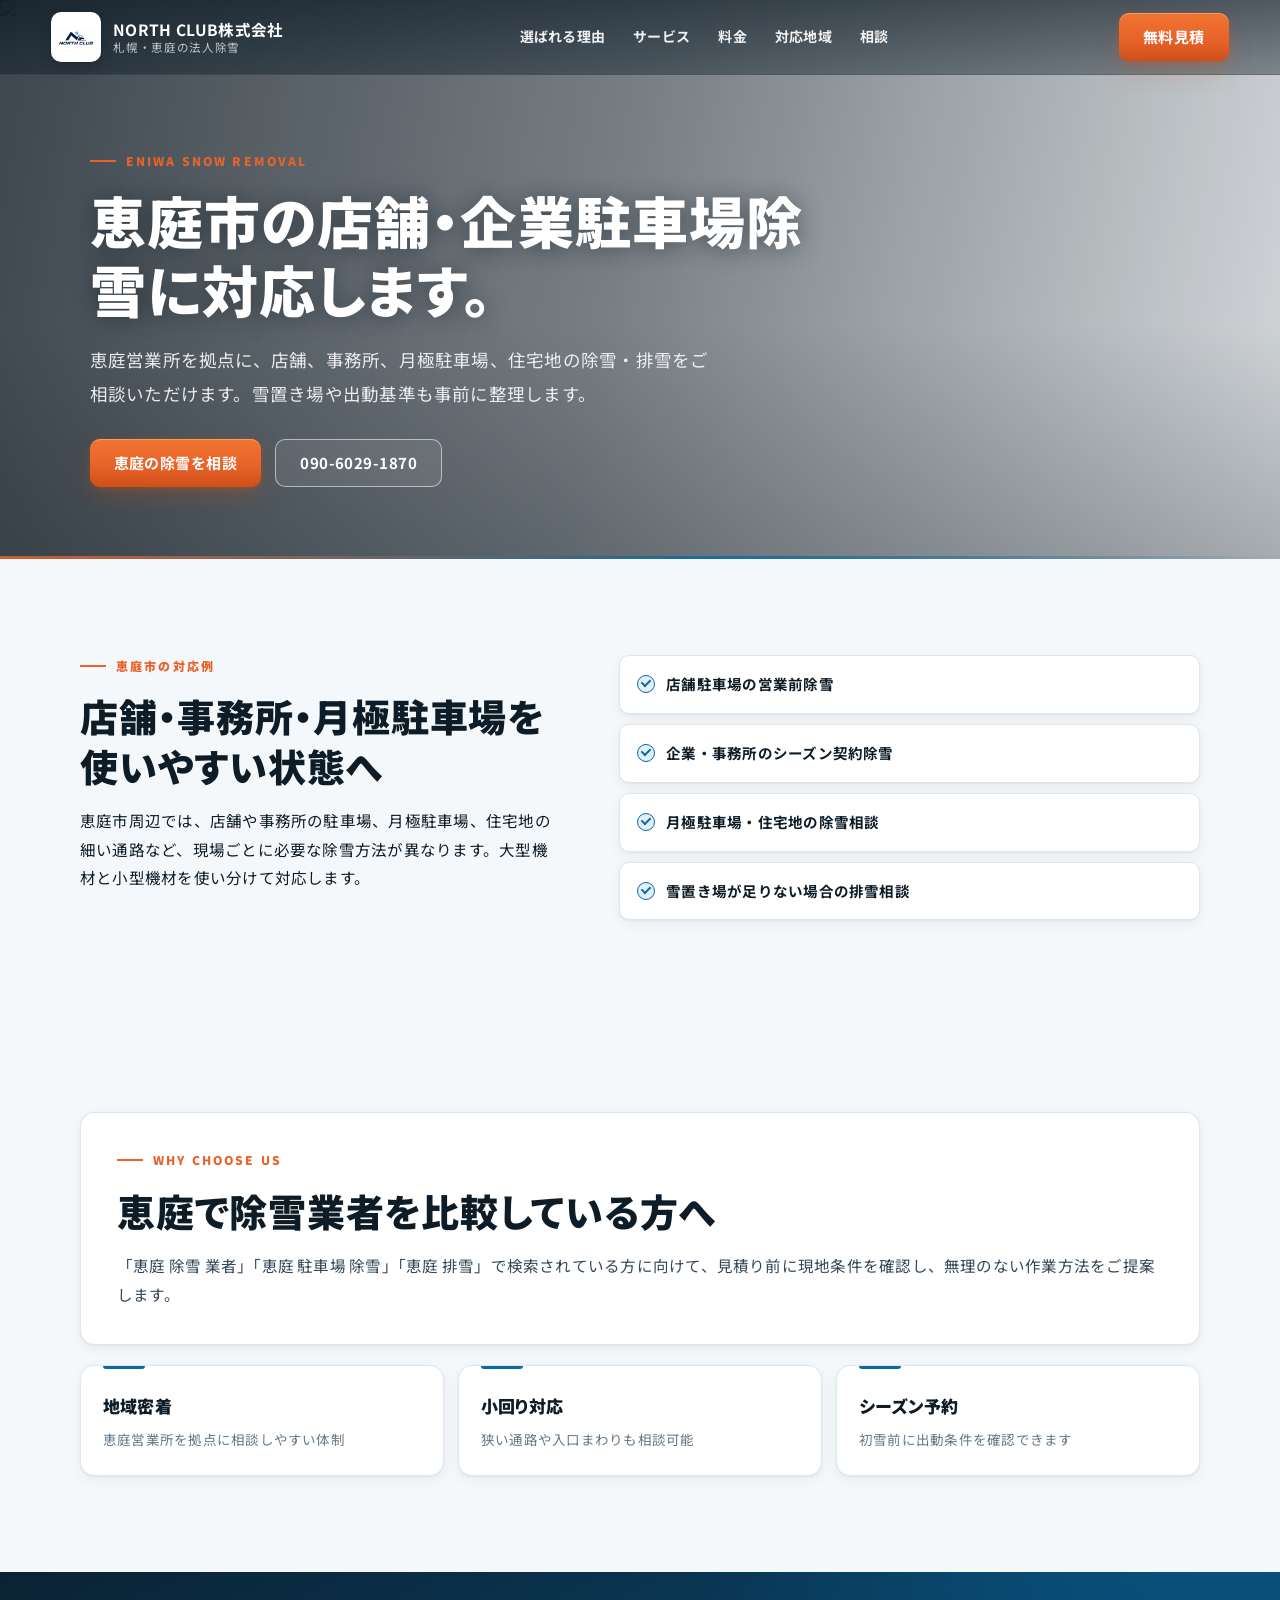
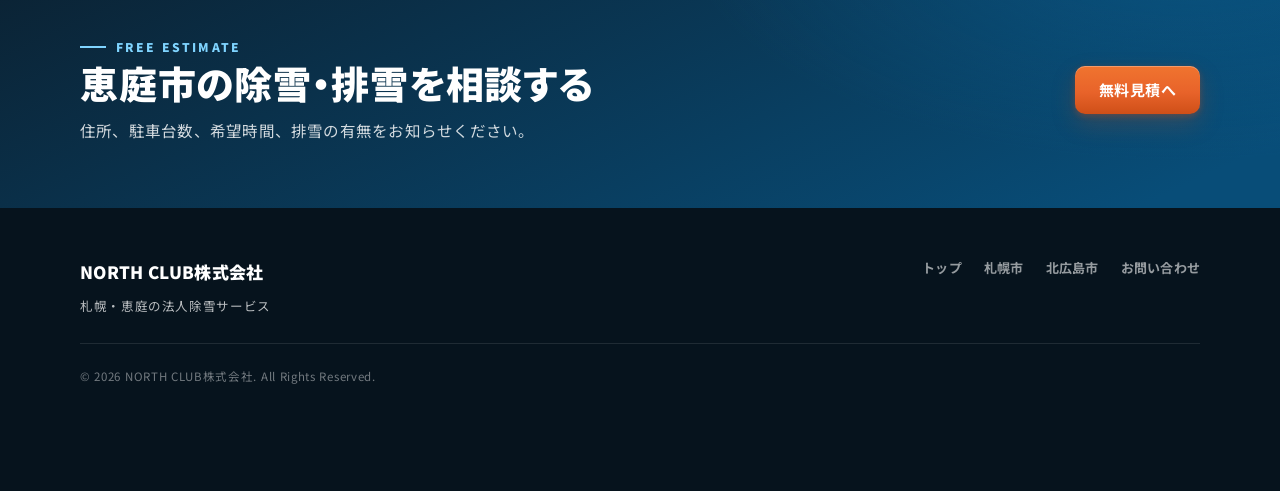
==== commit 592ca026: "ヒーロー背景を文字なし写真に差し替え、暗幕を調整して視認性を改善 Co-authored-by: Cursor <cursoragent@cursor.com>" ====
--- a/eniwa.html
+++ b/eniwa.html
@@ -32,7 +32,7 @@
         "serviceType": ["除雪", "排雪", "駐車場除雪", "手押し除雪"]
       }
     </script>
-    <link rel="stylesheet" href="styles.css?v=20260707-pro">
+    <link rel="stylesheet" href="styles.css?v=20260707-hero-clean">
   </head>
   <body class="area-page">
     <header class="site-header">
@@ -55,7 +55,7 @@
 
     <main>
       <section class="area-hero">
-        <img src="assets/hero-snow-removal.png" alt="恵庭市の店舗・企業駐車場除雪イメージ" width="1920" height="1080" fetchpriority="high">
+        <img src="assets/reference/northclub-hero.jpg" alt="恵庭市の店舗・企業駐車場除雪イメージ" width="1024" height="683" fetchpriority="high">
         <div class="area-hero-inner">
           <p class="eyebrow">Eniwa Snow Removal</p>
           <h1>恵庭市の店舗・企業駐車場除雪に対応します。</h1>
--- a/styles.css
+++ b/styles.css
@@ -340,17 +340,17 @@
   width: 100%;
   height: 100%;
   object-fit: cover;
-  object-position: 28% center;
-  transform: scale(1.04);
+  object-position: 64% center;
+  transform: scale(1.01);
 }
 
 .hero-overlay {
   position: absolute;
   inset: 0;
   background:
-    linear-gradient(102deg, rgba(4, 15, 24, 0.95) 0%, rgba(4, 15, 24, 0.85) 40%, rgba(6, 22, 35, 0.72) 68%, rgba(4, 15, 24, 0.88) 100%),
-    radial-gradient(1200px 500px at 85% 110%, rgba(10, 106, 163, 0.28), transparent 65%),
-    linear-gradient(0deg, rgba(4, 15, 24, 0.45), transparent 36%);
+    linear-gradient(102deg, rgba(4, 15, 24, 0.78) 0%, rgba(4, 15, 24, 0.58) 38%, rgba(4, 15, 24, 0.16) 70%, rgba(4, 15, 24, 0.06) 100%),
+    radial-gradient(900px 420px at 88% 70%, rgba(255, 255, 255, 0.22), transparent 68%),
+    linear-gradient(0deg, rgba(4, 15, 24, 0.24), transparent 42%);
 }
 
 .hero::after {
@@ -1643,7 +1643,7 @@
   width: 100%;
   height: 100%;
   object-fit: cover;
-  object-position: center;
+  object-position: 64% center;
 }
 
 .area-hero::before {
@@ -1652,8 +1652,8 @@
   inset: 0;
   z-index: 1;
   background:
-    linear-gradient(100deg, rgba(4, 15, 24, 0.94), rgba(4, 15, 24, 0.72) 55%, rgba(4, 15, 24, 0.34)),
-    linear-gradient(0deg, rgba(4, 15, 24, 0.4), transparent 42%);
+    linear-gradient(100deg, rgba(4, 15, 24, 0.76), rgba(4, 15, 24, 0.52) 48%, rgba(4, 15, 24, 0.14)),
+    linear-gradient(0deg, rgba(4, 15, 24, 0.22), transparent 42%);
 }
 
 .area-hero::after {
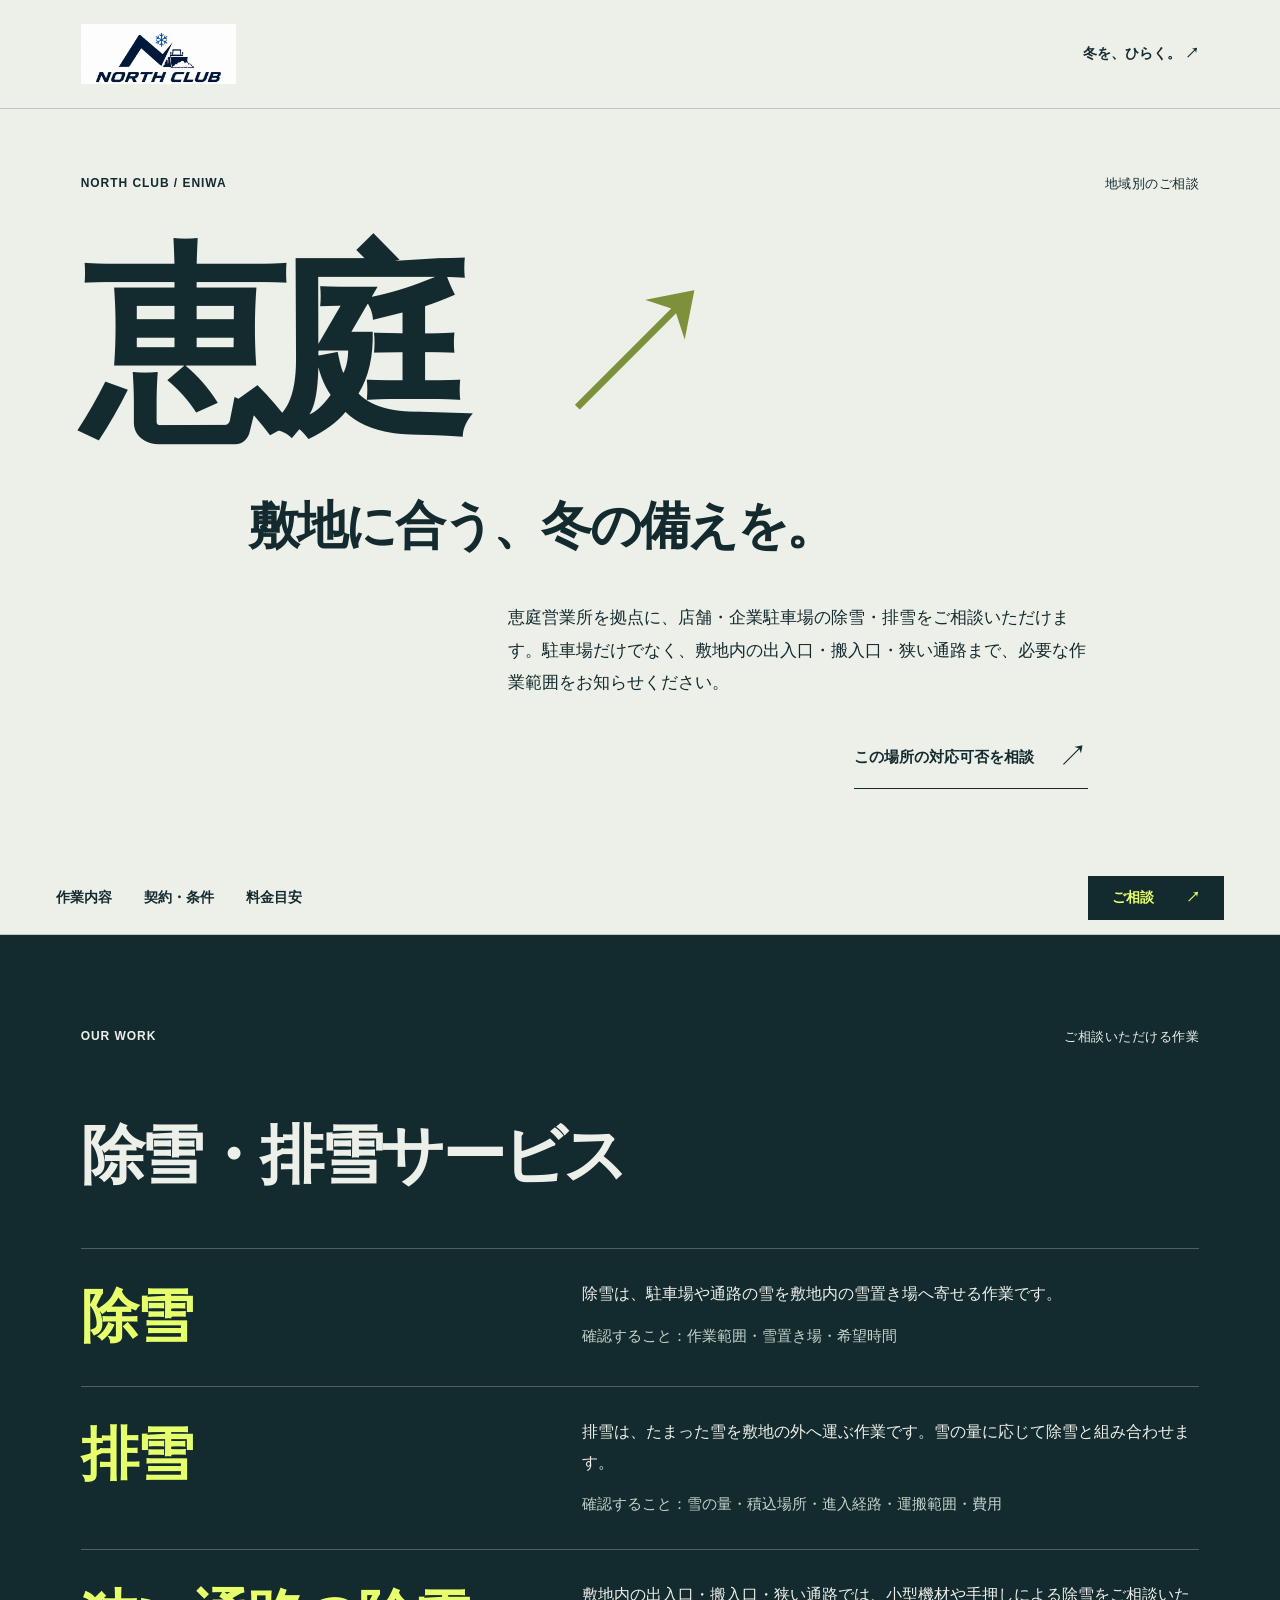
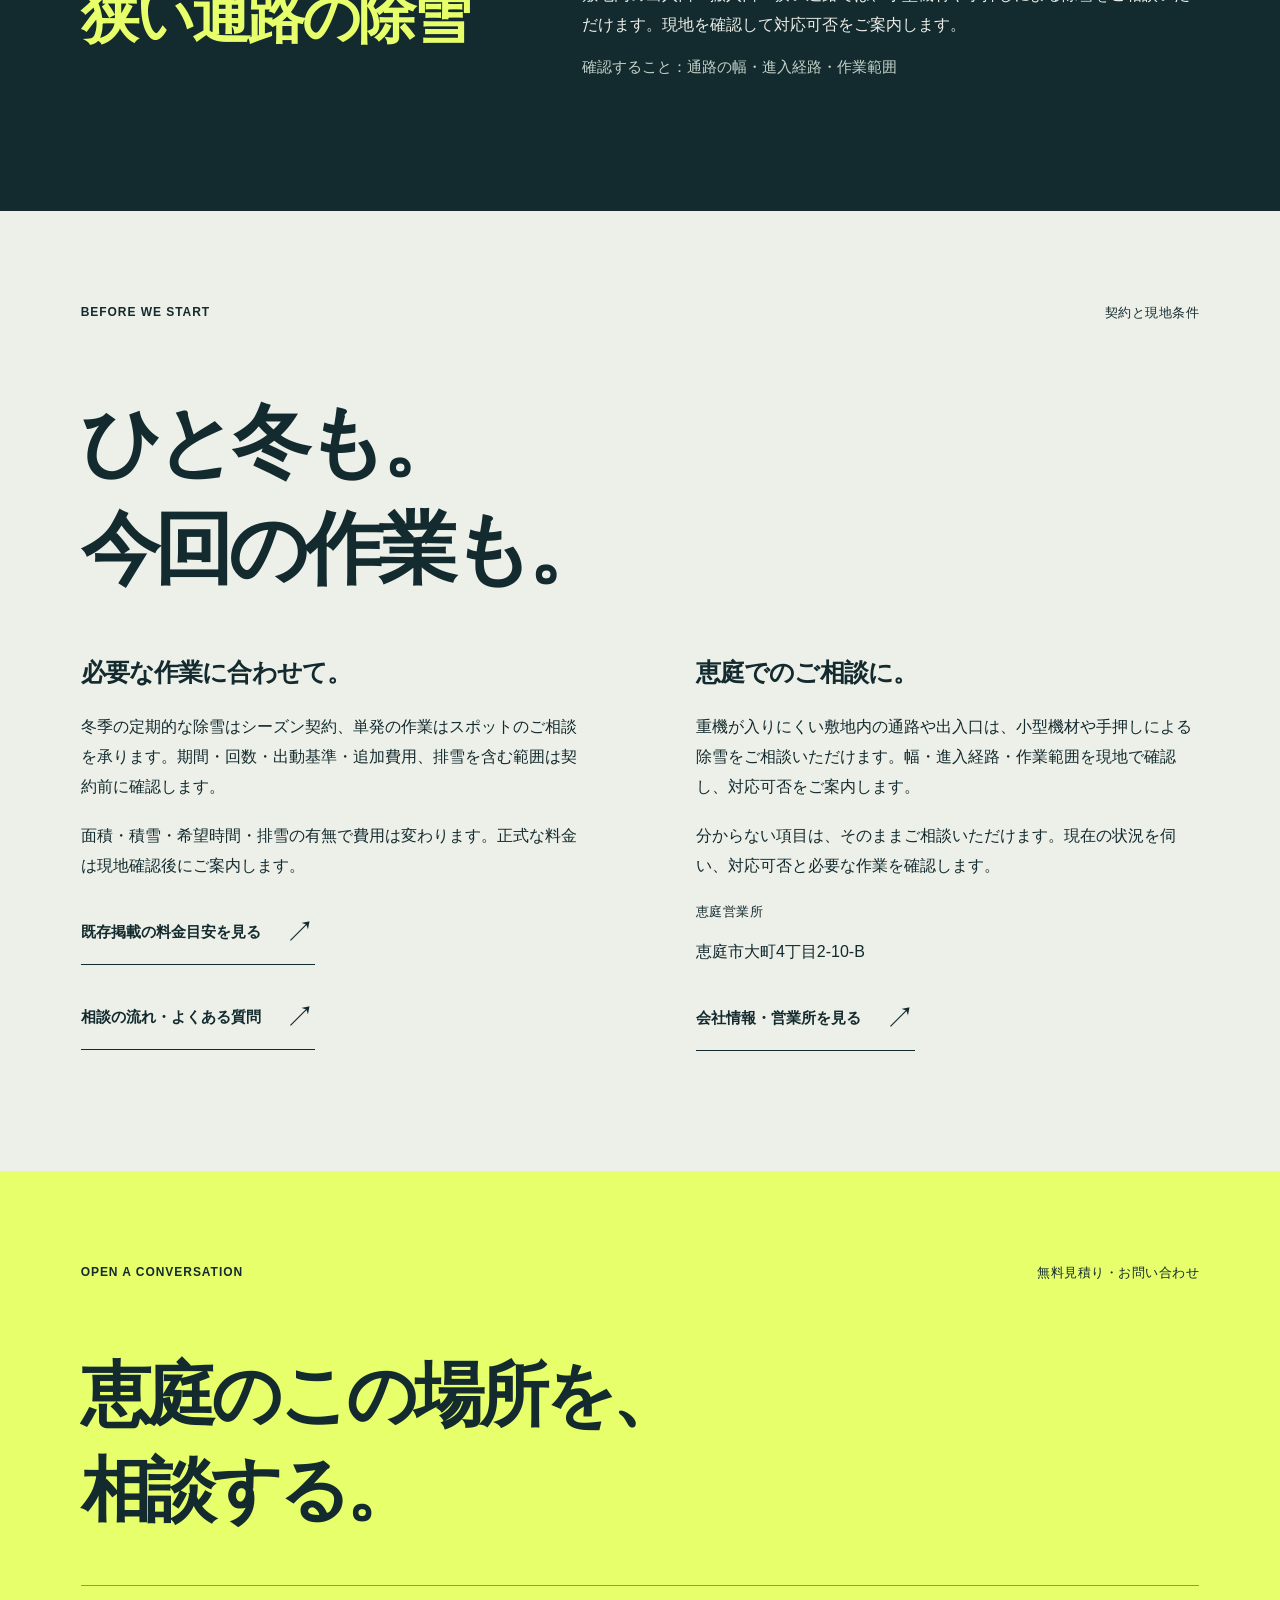
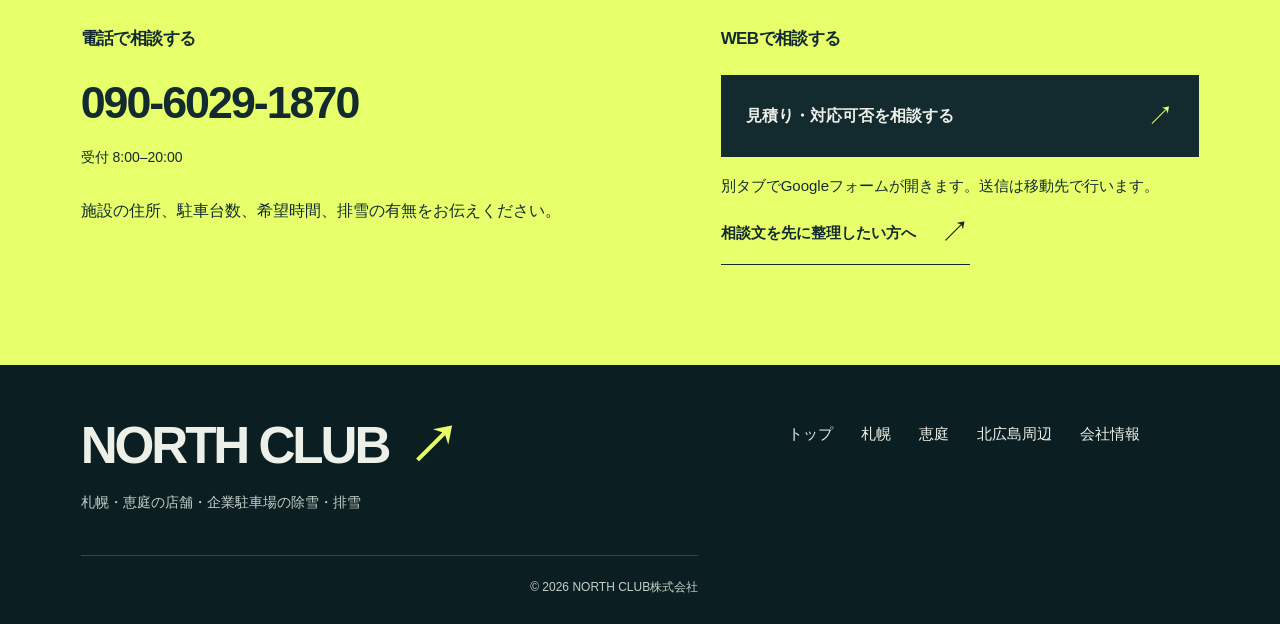
==== commit e4a323a0: "Publish NORTH CLUB scroll redesign" ====
--- a/eniwa.html
+++ b/eniwa.html
@@ -1,132 +1,19 @@
 <!doctype html>
-<html lang="ja">
-  <head>
-    <meta charset="utf-8">
-    <meta name="viewport" content="width=device-width, initial-scale=1">
-    <title>恵庭市の除雪業者 | 店舗・企業駐車場の除雪ならNORTH CLUB株式会社</title>
-    <meta name="description" content="恵庭市周辺の店舗、企業駐車場、月極駐車場、住宅地の除雪・排雪に対応。シーズン契約、営業開始前の除雪、手押し仕上げまで無料見積受付中。">
-    <link rel="canonical" href="https://www.northclub-josetsu.jp/eniwa.html">
-    <meta name="robots" content="index,follow">
-    <meta property="og:type" content="website">
-    <meta property="og:locale" content="ja_JP">
-    <meta property="og:title" content="恵庭市の除雪業者 | NORTH CLUB株式会社">
-    <meta property="og:description" content="恵庭市周辺の店舗・企業駐車場・月極駐車場の除雪と排雪に対応。">
-    <meta property="og:url" content="https://www.northclub-josetsu.jp/eniwa.html">
-    <meta property="og:image" content="https://www.northclub-josetsu.jp/assets/hero-snow-removal.png">
-    <meta name="twitter:card" content="summary_large_image">
-    <link rel="preconnect" href="https://fonts.googleapis.com">
-    <link rel="preconnect" href="https://fonts.gstatic.com" crossorigin>
-    <link href="https://fonts.googleapis.com/css2?family=Noto+Sans+JP:wght@400;700;900&display=swap" rel="stylesheet">
-    <script type="application/ld+json">
-      {
-        "@context": "https://schema.org",
-        "@type": "Service",
-        "name": "恵庭市の店舗・企業駐車場除雪",
-        "provider": {
-          "@type": "LocalBusiness",
-          "name": "NORTH CLUB株式会社",
-          "telephone": "090-6029-1870",
-          "url": "https://www.northclub-josetsu.jp/"
-        },
-        "areaServed": "恵庭市",
-        "serviceType": ["除雪", "排雪", "駐車場除雪", "手押し除雪"]
-      }
-    </script>
-    <link rel="stylesheet" href="styles.css?v=20260707-hero-clean">
-  </head>
-  <body class="area-page">
-    <header class="site-header">
-      <a class="brand" href="index.html#top" aria-label="NORTH CLUB株式会社 トップへ">
-        <span class="brand-mark" aria-hidden="true">NC</span>
-        <span>
-          <strong>NORTH CLUB株式会社</strong>
-          <small>札幌・恵庭の法人除雪</small>
-        </span>
-      </a>
-      <nav class="nav" aria-label="メインナビゲーション">
-        <a href="index.html#strength">選ばれる理由</a>
-        <a href="index.html#plans">サービス</a>
-        <a href="index.html#price">料金</a>
-        <a href="index.html#areas">対応地域</a>
-        <a href="index.html#contact">相談</a>
-      </nav>
-      <a class="header-cta" href="index.html#contact">無料見積</a>
-    </header>
-
-    <main>
-      <section class="area-hero">
-        <img src="assets/reference/northclub-hero.jpg" alt="恵庭市の店舗・企業駐車場除雪イメージ" width="1024" height="683" fetchpriority="high">
-        <div class="area-hero-inner">
-          <p class="eyebrow">Eniwa Snow Removal</p>
-          <h1>恵庭市の店舗・企業駐車場除雪に対応します。</h1>
-          <p class="lead">恵庭営業所を拠点に、店舗、事務所、月極駐車場、住宅地の除雪・排雪をご相談いただけます。雪置き場や出動基準も事前に整理します。</p>
-          <div class="hero-actions">
-            <a class="button primary" href="index.html#contact">恵庭の除雪を相談</a>
-            <a class="button secondary" href="tel:090-6029-1870">090-6029-1870</a>
-          </div>
-        </div>
-      </section>
-
-      <section class="section area-summary reveal">
-        <div>
-          <p class="section-kicker">恵庭市の対応例</p>
-          <h2>店舗・事務所・月極駐車場を使いやすい状態へ</h2>
-          <p>恵庭市周辺では、店舗や事務所の駐車場、月極駐車場、住宅地の細い通路など、現場ごとに必要な除雪方法が異なります。大型機材と小型機材を使い分けて対応します。</p>
-        </div>
-        <ul class="area-checklist">
-          <li>店舗駐車場の営業前除雪</li>
-          <li>企業・事務所のシーズン契約除雪</li>
-          <li>月極駐車場・住宅地の除雪相談</li>
-          <li>雪置き場が足りない場合の排雪相談</li>
-        </ul>
-      </section>
-
-      <section class="section service-overview reveal">
-        <div class="service-intro">
-          <p class="section-kicker">Why Choose Us</p>
-          <h2>恵庭で除雪業者を比較している方へ</h2>
-          <p>「恵庭 除雪 業者」「恵庭 駐車場 除雪」「恵庭 排雪」で検索されている方に向けて、見積り前に現地条件を確認し、無理のない作業方法をご提案します。</p>
-        </div>
-        <div class="service-overview-grid">
-          <article><strong>地域密着</strong><span>恵庭営業所を拠点に相談しやすい体制</span></article>
-          <article><strong>小回り対応</strong><span>狭い通路や入口まわりも相談可能</span></article>
-          <article><strong>シーズン予約</strong><span>初雪前に出動条件を確認できます</span></article>
-        </div>
-      </section>
-
-      <section class="area-cta">
-        <div class="area-cta-inner">
-          <div>
-            <p class="section-kicker">Free Estimate</p>
-            <h2>恵庭市の除雪・排雪を相談する</h2>
-            <p>住所、駐車台数、希望時間、排雪の有無をお知らせください。</p>
-          </div>
-          <a class="button primary" href="index.html#contact">無料見積へ</a>
-        </div>
-      </section>
-    </main>
-
-    <footer class="footer">
-      <div class="footer-inner">
-        <div class="footer-brand">
-          <strong>NORTH CLUB株式会社</strong>
-          <small>札幌・恵庭の法人除雪サービス</small>
-        </div>
-        <nav class="footer-nav" aria-label="フッターナビゲーション">
-          <a href="index.html">トップ</a>
-          <a href="sapporo.html">札幌市</a>
-          <a href="kitahiroshima.html">北広島市</a>
-          <a href="index.html#contact">お問い合わせ</a>
-        </nav>
-      </div>
-      <small>&copy; 2026 NORTH CLUB株式会社. All Rights Reserved.</small>
-    </footer>
-
-    <div class="sticky-cta" aria-label="固定のお問い合わせボタン">
-      <a class="button primary" href="tel:090-6029-1870">電話する</a>
-      <a class="button secondary" href="index.html#contact">見積相談</a>
-    </div>
-
-    <script src="script.js?v=20260611"></script>
-  </body>
-</html>
+<html lang="ja"><head><meta charset="utf-8"><meta name="viewport" content="width=device-width,initial-scale=1"><meta name="color-scheme" content="light"><title>恵庭の除雪・排雪 | NORTH CLUB</title><meta name="description" content="恵庭営業所を拠点に、店舗・企業駐車場の除雪・排雪をご相談いただけます。駐車場だけでなく、敷地内の出入口・搬入口・狭い通路まで、必要な作業範囲をお知らせください。"><link rel="stylesheet" href="style.css"><link rel="stylesheet" href="content.css"><script src="content.js" defer></script>
+  <meta name="robots" content="index,follow">
+  <link rel="canonical" href="https://www.northclub-josetsu.jp/eniwa.html">
+  <meta property="og:type" content="website">
+  <meta property="og:locale" content="ja_JP">
+  <meta property="og:title" content="恵庭の除雪・排雪 | NORTH CLUB">
+  <meta property="og:description" content="恵庭営業所を拠点に、店舗・企業駐車場の除雪・排雪をご相談いただけます。駐車場だけでなく、敷地内の出入口・搬入口・狭い通路まで、必要な作業範囲をお知らせください。">
+  <meta property="og:url" content="https://www.northclub-josetsu.jp/eniwa.html">
+  <meta property="og:image" content="https://www.northclub-josetsu.jp/assets/hero-snow-removal.png">
+  <meta name="twitter:card" content="summary_large_image">
+</head>
+<body class="region-page"><a class="skip" href="#region-work">作業のご案内へ</a><header class="region-header"><a href="index.html" aria-label="NORTH CLUB トップへ"><img src="assets/north-club-symbol.png" width="1120" height="430" alt="NORTH CLUB"></a><a href="index.html">冬を、ひらく。 <span aria-hidden="true">↗</span></a></header>
+<main><section class="region-hero" aria-labelledby="region-title"><div class="chapter-label"><span>NORTH CLUB / ENIWA</span><span>地域別のご相談</span></div><h1 class="region-title" id="region-title"><span>恵庭</span><i class="region-arrow" aria-hidden="true">↗</i></h1><p class="region-subtitle">敷地に合う、冬の備えを。</p><p class="region-lead">恵庭営業所を拠点に、店舗・企業駐車場の除雪・排雪をご相談いただけます。駐車場だけでなく、敷地内の出入口・搬入口・狭い通路まで、必要な作業範囲をお知らせください。</p><a class="line-link" href="#region-contact">この場所の対応可否を相談 <span aria-hidden="true">↗</span></a></section>
+<nav class="chapter-nav" aria-label="地域ページのご案内"><div class="chapter-links"><a href="#region-work">作業内容</a><a href="#region-details">契約・条件</a><a href="index.html#price">料金目安</a></div><a class="nav-contact" href="#region-contact">ご相談 <span aria-hidden="true">↗</span></a></nav>
+<section class="chapter region-service" id="region-work" aria-labelledby="region-work-title"><div class="chapter-label"><span>OUR WORK</span><span>ご相談いただける作業</span></div><h2 id="region-work-title">除雪・排雪サービス</h2><dl><div><dt>除雪</dt><dd><p>除雪は、駐車場や通路の雪を敷地内の雪置き場へ寄せる作業です。</p><p>確認すること：作業範囲・雪置き場・希望時間</p></dd></div><div><dt>排雪</dt><dd><p>排雪は、たまった雪を敷地の外へ運ぶ作業です。雪の量に応じて除雪と組み合わせます。</p><p>確認すること：雪の量・積込場所・進入経路・運搬範囲・費用</p></dd></div><div><dt>狭い通路の除雪</dt><dd><p>敷地内の出入口・搬入口・狭い通路では、小型機材や手押しによる除雪をご相談いただけます。現地を確認して対応可否をご案内します。</p><p>確認すること：通路の幅・進入経路・作業範囲</p></dd></div></dl></section>
+<section class="chapter region-details" id="region-details" aria-labelledby="region-details-title"><div class="chapter-label"><span>BEFORE WE START</span><span>契約と現地条件</span></div><h2 id="region-details-title">ひと冬も。<br>今回の作業も。</h2><div class="region-info"><div><h3>必要な作業に合わせて。</h3><p>冬季の定期的な除雪はシーズン契約、単発の作業はスポットのご相談を承ります。期間・回数・出動基準・追加費用、排雪を含む範囲は契約前に確認します。</p><p>面積・積雪・希望時間・排雪の有無で費用は変わります。正式な料金は現地確認後にご案内します。</p><a class="line-link" href="index.html#price">既存掲載の料金目安を見る <span aria-hidden="true">↗</span></a><a class="line-link" href="index.html#flow">相談の流れ・よくある質問 <span aria-hidden="true">↗</span></a></div><div><h3>恵庭でのご相談に。</h3><p>重機が入りにくい敷地内の通路や出入口は、小型機材や手押しによる除雪をご相談いただけます。幅・進入経路・作業範囲を現地で確認し、対応可否をご案内します。</p><p>分からない項目は、そのままご相談いただけます。現在の状況を伺い、対応可否と必要な作業を確認します。</p><p class="contract-kicker">恵庭営業所</p><p>恵庭市大町4丁目2-10-B</p><a class="line-link" href="index.html#company">会社情報・営業所を見る <span aria-hidden="true">↗</span></a></div></div></section>
+<section class="chapter inquiry-chapter region-contact" id="region-contact" aria-labelledby="region-contact-title"><div class="chapter-label"><span>OPEN A CONVERSATION</span><span>無料見積り・お問い合わせ</span></div><h2 id="region-contact-title">恵庭のこの場所を、<br>相談する。</h2><div class="contact-options"><div class="phone-choice"><h3>電話で相談する</h3><a href="tel:090-6029-1870" class="phone-number">090-6029-1870</a><p class="reception">受付 8:00–20:00</p><p>施設の住所、駐車台数、希望時間、排雪の有無をお伝えください。</p></div><div class="web-choice"><h3>WEBで相談する</h3><a class="solid-link" href="https://forms.gle/CuH34CGrpjS4D3n2A" target="_blank" rel="noopener noreferrer">見積り・対応可否を相談する <span aria-hidden="true">↗</span></a><p class="fine-print">別タブでGoogleフォームが開きます。送信は移動先で行います。</p><a class="line-link" data-draft-link hidden href="index.html#contact">相談文を先に整理したい方へ <span aria-hidden="true">↗</span></a></div></div></section></main>
+<footer class="content-footer"><div><a href="index.html" class="footer-name">NORTH CLUB<span aria-hidden="true">↗</span></a><p>札幌・恵庭の店舗・企業駐車場の除雪・排雪</p></div><nav aria-label="フッターナビゲーション"><a href="index.html">トップ</a><a href="sapporo.html">札幌</a><a href="eniwa.html">恵庭</a><a href="kitahiroshima.html">北広島周辺</a><a href="index.html#company">会社情報</a></nav><small>© 2026 NORTH CLUB株式会社</small></footer></body></html>
--- a/style.css
+++ b/style.css
@@ -0,0 +1,55 @@
+@charset "UTF-8";
+:root{--paper:#edf0e9;--ink:#132a2e;--night:#11272b;--signal:#e6ff6a;--line:rgba(237,240,233,.23);--sans:"Noto Sans JP","Yu Gothic",Meiryo,sans-serif;--display:Arial,Helvetica,sans-serif;--open:0;--shift:0px;--title-opacity:1;--reveal-opacity:0;--photo-scale:1.08;--cut-top:53%;--cut-bottom:14%}
+*{box-sizing:border-box}html{scroll-behavior:smooth;scroll-padding-top:24px}body{margin:0;background:var(--paper);color:var(--ink);font-family:var(--sans);-webkit-font-smoothing:antialiased}a{color:inherit;text-decoration:none}button{font:inherit}button,a{-webkit-tap-highlight-color:transparent}button:focus-visible,a:focus-visible{outline:3px solid #627700;outline-offset:7px}.skip{position:fixed;top:0;left:16px;z-index:100;transform:translateY(-130%);padding:15px;background:var(--signal);color:var(--ink)}.skip:focus{transform:none}
+.header{height:108px;padding:20px 4.4%;display:flex;align-items:center;gap:28px;position:absolute;top:0;left:0;width:100%;z-index:8}.brand{width:166px;flex-shrink:0;mix-blend-mode:multiply}.brand img{display:block;width:100%;height:auto}.header-caption{font-size:12px;font-weight:500;line-height:1.8;margin:0;padding-left:25px;border-left:1px solid #132a2e40}.header-caption strong{font-weight:700}.header-actions{margin-left:auto;display:flex;gap:24px;align-items:center}.header-link{font-size:13px;font-weight:700;background:var(--signal);padding:17px 22px}.header-link span{font-size:20px;margin-left:24px}.motion-toggle{border:0;background:var(--paper);display:flex;align-items:center;gap:8px;padding:10px;cursor:pointer;font-size:11px}.motion-icon{font-family:Arial;font-size:18px}.motion-label{letter-spacing:.03em}
+.opening{height:160svh;min-height:1120px}.opening-stage{height:100svh;min-height:700px;position:sticky;top:0;overflow:hidden;isolation:isolate}.photo-plane{position:absolute;inset:0;clip-path:polygon(var(--cut-top) 0,100% 0,100% 100%,var(--cut-bottom) 100%);will-change:clip-path;background:#7396a0}.hero-image{width:100%;height:100%;object-fit:cover;object-position:50% 70%;transform:scale(var(--photo-scale));will-change:transform}.photo-shade{position:absolute;inset:0;background:linear-gradient(180deg,transparent 30%,#102a2b05 40%,#10232675 100%)}
+.opening-index{position:absolute;top:146px;left:4.4%;right:4.4%;display:flex;justify-content:space-between;font:600 11px/1 var(--display);letter-spacing:.13em}.opening-index span:last-child{color:#142c2e;background:#edf0e9c9;padding:8px 10px;margin-top:-8px}
+h1{margin:0;position:absolute;inset:23% 0 auto;font-weight:850;letter-spacing:-.09em;line-height:1.13;font-size:clamp(100px,12.2vw,205px);transform:translateY(var(--shift));opacity:var(--title-opacity);will-change:transform,opacity}h1>span{display:block;width:max-content}.title-before{margin-left:6.3%}.title-open{color:var(--paper);margin:2.6% 0 0 30%;text-shadow:0 3px 28px #10232635}.title-dot{color:var(--signal);margin-left:-.15em}
+.opening-copy{position:absolute;left:4.4%;bottom:15.7%;opacity:var(--title-opacity);transform:translateY(var(--shift));will-change:transform,opacity}.eyebrow{font-size:12px;letter-spacing:.06em;font-weight:600}.opening-copy .eyebrow{font-size:11px}.opening-copy .opening-caption>p:nth-child(2){font-size:17px;line-height:1.9;font-weight:500;margin:17px 0 27px}.opening-link{display:flex;width:max-content;align-items:center;gap:38px;font-size:13px;font-weight:650}.arrow-disc{background:var(--signal);width:55px;height:55px;display:grid;place-items:center;border-radius:50%;font:32px/1 Arial;transition:transform .25s}.opening-link:hover .arrow-disc{transform:rotate(45deg)}
+.photo-note{position:absolute;right:4.4%;bottom:12.5%;font-size:11px;line-height:1.7;color:#fff;padding-left:12px;border-left:2px solid var(--signal);text-shadow:0 1px 4px #0008}.opening-bottom{position:absolute;bottom:4.5%;left:4.4%;right:4.4%;display:flex;justify-content:space-between;align-items:end}.opening-bottom>span:first-child{font:900 clamp(21px,3.3vw,52px)/1 var(--display);letter-spacing:-.06em;opacity:var(--title-opacity)}.scroll-label{color:#fff;font:11px/1 var(--display);letter-spacing:.15em;display:flex;align-items:center;gap:22px}.scroll-label i{font-style:normal;font-size:27px}.opening-reveal{position:absolute;left:6%;top:42%;color:var(--paper);font-size:clamp(45px,7vw,106px);font-weight:800;letter-spacing:-.05em;line-height:1.4;opacity:var(--reveal-opacity);transform:translateY(calc(35px * (1 - var(--reveal-opacity))));pointer-events:none;text-shadow:0 4px 35px #10232688}.opening-reveal span{display:block}.opening-reveal span:last-child{margin-left:14vw}.progress-track{position:absolute;bottom:0;left:0;right:0;height:4px;background:#edf0e930}.progress-track i{height:100%;display:block;background:var(--signal);transform-origin:left;transform:scaleX(var(--open));will-change:transform}
+.services{position:relative;background:var(--night);color:var(--paper);padding:90px 4.4% 0;overflow:hidden}.services:before{content:"";position:absolute;top:0;right:15%;width:110px;height:160px;border-right:1px solid var(--signal);transform:skewX(-31deg);opacity:.65}.section-top{display:grid;grid-template-columns:1fr 1.5fr 1fr;align-items:start;gap:30px;margin-bottom:90px;position:relative}.section-top .eyebrow{margin:8px 0;font:11px/1.6 var(--display);letter-spacing:.1em}.tiny-cross{color:var(--signal);font-size:23px;vertical-align:-2px;margin-right:13px}.section-top h2{font-size:clamp(29px,3.15vw,48px);font-weight:650;line-height:1.5;letter-spacing:-.04em;margin:0}.section-intro{font-size:14px;line-height:2.1;margin:12px 0 0;color:#c5d0cd}
+.work{position:relative;padding:36px 0 46px;border-top:1px solid var(--line);display:grid;grid-template-columns:120px 1fr 300px;gap:30px;align-items:center}.work-meta{align-self:start;display:flex;gap:18px;align-items:baseline;margin-top:10px}.work-number{font:14px var(--display);color:var(--signal)}.work-meta p{font-size:14px;margin:0;white-space:nowrap}.work-meta p span{display:block;font:9px var(--display);letter-spacing:.08em;color:#90aaa5;margin-top:9px}.work h3{font-size:clamp(80px,10vw,150px);font-weight:800;letter-spacing:-.09em;line-height:1.15;margin:0;white-space:nowrap}.work h3>span{color:var(--signal);margin-left:-.12em}.work-description{padding:0 0 0 30px}.work-description>p{font-size:14px;line-height:2;margin:6px 0 0;color:#b4c7c2}.work-description>p:first-of-type{font-size:17px;font-weight:600;color:var(--paper)}.direction{height:46px;display:flex;align-items:center;margin-bottom:20px}.direction i{width:52%;height:1px;background:#a4b8b1;display:block}.direction b{font:52px/.8 Arial;color:var(--signal);display:block;transform:translateX(var(--arrow-travel,0px));transition:transform .15s linear}.work-haul{margin-left:12%;grid-template-columns:120px 1fr;gap:30px;padding-bottom:70px}.work-haul h3{font-size:clamp(80px,10vw,150px);color:var(--signal)}.work-haul .work-description{grid-column:2;display:grid;grid-template-columns:140px 1fr;column-gap:25px;padding:14px 0 0;max-width:630px}.work-haul .direction{grid-row:span 2;margin:0;height:90px}.work-haul .work-description>p{margin:0}.work-haul .direction i{width:55%}.work-haul .direction b{transform:translate(var(--arrow-travel,0px),calc(var(--arrow-travel,0px) * -1))}
+.section-end{border-top:1px solid var(--line);padding:32px 0 55px;display:flex;align-items:center;justify-content:space-between}.section-end p{font-size:20px;line-height:1.7;margin:0;font-weight:500}.section-end p span{font-size:13px;color:#b4c7c2;font-weight:400}.section-end a{font:10px var(--display);letter-spacing:.1em;display:flex;align-items:center;gap:25px}.section-end a span{font-size:28px;border:1px solid #78928a;border-radius:50%;width:56px;height:56px;display:grid;place-items:center;transition:background .2s}.section-end a:hover span{background:#2c484c}.wordmark{font:900 clamp(40px,14.8vw,250px)/.82 var(--display);letter-spacing:-.085em;white-space:nowrap;padding:0 0 10px;margin-left:-.6vw;color:#294249}.wordmark span{color:var(--signal);font-size:.65em;display:inline-block;vertical-align:9%;margin-left:2%}.prototype-note{background:#0b1e21;color:#8ca39f;display:flex;justify-content:space-between;padding:16px 4.4%;font-size:11px;gap:10px}.prototype-note p{margin:0}
+.motion-off{scroll-behavior:auto}.motion-off .opening{height:100svh;min-height:700px}.motion-off .opening-stage{position:relative}.motion-off .progress-track{display:none}.motion-off .opening-reveal{display:none}.motion-off .direction b{transition:none}.motion-off .arrow-disc{transition:none}
+@media(min-width:1800px){.opening-stage{max-height:1200px}.opening{height:1700px}h1{top:24%}.opening-copy{bottom:16%}.services{padding-left:7%;padding-right:7%}}
+@media(max-width:1100px) and (min-width:701px){.header-caption{display:none}.opening-copy{bottom:14%}.opening-copy .opening-caption>p:nth-child(2){font-size:14px}.opening-copy .eyebrow{font-size:10px}h1{top:28%;font-size:13vw}.title-open{margin-left:29%;margin-top:5%}.section-top{grid-template-columns:1fr 2fr}.section-intro{grid-column:2}.work{grid-template-columns:86px 1fr;gap:20px}.work h3{font-size:12vw}.work-description{grid-column:2;padding:0;display:block}.direction{display:none}.work-haul{margin-left:5%}.work-haul h3{font-size:11vw}.work-haul .work-description{grid-column:2;display:block}.work-haul .direction{display:none}}
+@media(max-width:700px){:root{--cut-top:100%;--cut-bottom:0%}.header{height:83px;padding:14px 6%;gap:16px}.brand{width:126px}.header-caption{display:none}.header-actions{gap:12px}.header-link{font-size:11px;padding:11px 12px}.header-link span{margin-left:7px;font-size:16px}.motion-toggle{font-size:10px;padding:8px}.motion-label{display:none}.motion-icon{font-size:18px}.opening{height:145svh;min-height:1060px}.opening-stage{height:100svh;min-height:730px}.photo-plane{top:18%;clip-path:polygon(var(--cut-top) 0,100% 0,100% 100%,var(--cut-bottom) 100%,0 84%);background:#98b0b6}.hero-image{object-position:61% 67%;transform:scale(var(--photo-scale));height:100%;width:100%}.photo-shade{background:linear-gradient(180deg,transparent 15%,#132a2e0d 33%,#132a2eaa 100%)}.opening-index{left:6%;right:6%;top:108px;font-size:9px;letter-spacing:.06em}.opening-index span:last-child{background:none;padding:0;margin:0;font-size:8px}h1{top:21%;font-size:clamp(64px,18.6vw,130px);line-height:1.15;letter-spacing:-.09em}.title-before{margin-left:6%}.title-open{margin-left:15%;margin-top:10%;text-shadow:0 3px 25px #132a2e66}.opening-copy{left:6%;bottom:15%;color:var(--paper);text-shadow:0 1px 8px #10232650}.opening-copy .eyebrow{font-size:11px}.opening-copy .opening-caption>p:nth-child(2){font-size:15px;line-height:1.85;margin:11px 0 20px}.opening-link{font-size:12px;gap:24px}.arrow-disc{width:44px;height:44px;font-size:26px;color:var(--ink);text-shadow:none}.photo-note{bottom:6%;right:6%;font-size:9px;max-width:160px;padding-left:8px}.opening-bottom{bottom:5%;left:6%;right:6%}.opening-bottom>span:first-child{font-size:19px;max-width:128px;line-height:1.05;color:var(--paper)}.scroll-label{position:absolute;right:0;bottom:58px;font-size:8px;letter-spacing:.04em;gap:10px;writing-mode:vertical-rl}.scroll-label i{font-size:20px}.opening-reveal{left:6%;top:40%;font-size:10vw;line-height:1.6}.opening-reveal span:last-child{margin-left:8vw}.progress-track{height:3px}.services{padding:58px 6% 0}.services:before{right:16%;height:95px;width:35px}.section-top{display:block;margin-bottom:45px}.section-top .eyebrow{font-size:10px;margin:0 0 27px}.section-top h2{font-size:31px;line-height:1.5}.section-intro{font-size:13px;line-height:1.9;margin:23px 0 0 20%;max-width:270px}.work{display:block;padding:27px 0 32px}.work-meta{margin:0 0 22px;gap:15px;align-items:center}.work-number{font-size:11px}.work-meta p{font-size:12px;display:flex;align-items:center;gap:12px}.work-meta p span{font-size:8px;margin:0;letter-spacing:.12em}.work h3{font-size:clamp(60px,20vw,130px);line-height:1.1;letter-spacing:-.08em;margin-left:-3px}.work-description{padding:22px 0 0 20%;position:relative}.work-description>p{font-size:13px;line-height:1.9;margin:7px 0 0}.work-description>p:first-of-type{font-size:15px}.direction{position:absolute;left:0;top:27px;width:46px;height:30px;margin:0}.direction i{width:15px}.direction b{font-size:32px}.work-haul{margin-left:0;padding-bottom:40px}.work-haul h3{font-size:clamp(54px,17.5vw,105px);text-align:right;margin-right:-4px}.work-haul .work-description{display:block;padding:22px 0 0 20%}.work-haul .work-description>p{margin:7px 0 0}.work-haul .direction{height:32px;width:46px;top:29px}.work-haul .direction i{width:15px}.section-end{display:block;padding:27px 0 43px}.section-end p{font-size:16px}.section-end p span{font-size:11px;display:block;margin-top:10px}.section-end a{width:max-content;margin:28px 0 0 auto;font-size:9px;gap:18px}.section-end a span{width:43px;height:43px;font-size:22px}.wordmark{font-size:14.7vw;line-height:.85;margin-left:-1px;padding-bottom:10px;letter-spacing:-.08em}.wordmark span{margin-left:1%;vertical-align:8%}.prototype-note{display:block;padding:16px 6%;font-size:10px;line-height:1.8}.motion-off .opening{height:100svh;min-height:730px}}
+@media(max-height:650px) and (min-width:701px){.opening{height:1140px}.opening-stage{height:760px;position:relative}h1{font-size:11vw}.opening-copy{bottom:16%}}
+@media(prefers-reduced-motion:reduce){html{scroll-behavior:auto}*,*:before,*:after{animation:none!important;transition:none!important}.opening{height:100svh;min-height:700px}.opening-stage{position:relative}.opening-reveal,.progress-track{display:none}@media(max-width:700px){.opening{min-height:730px}}}
+@media(max-width:700px){:root{--cut-top:55%}.photo-plane{clip-path:polygon(var(--cut-top) 0,100% 0,100% 100%,0 100%,0 40%)}.photo-shade{background:linear-gradient(180deg,#132a2e05 0%,#132a2e44 30%,#132a2e99 100%)}.title-open{margin-top:18%;text-shadow:none}.opening-copy{text-shadow:none}.opening-bottom>span:first-child{font-size:18px}}
+.opening{height:100svh;min-height:700px}.motion-ready:not(.motion-off) .opening{height:160svh;min-height:1120px}.section-intro,.work-description>p{font-size:16px}.work-description>p:first-of-type{font-size:18px}.photo-note{font-size:13px}.opening-copy .eyebrow{font-size:13px}.section-end p span{font-size:15px}
+@media(max-width:700px){.opening{height:100svh;min-height:730px}.motion-ready:not(.motion-off) .opening{height:145svh;min-height:1060px}.opening-copy{bottom:19.5%}.opening-copy .eyebrow{font-size:12px}.opening-copy .opening-caption>p:nth-child(2){font-size:16px;line-height:1.8}.photo-note{font-size:11px;bottom:8.3%;left:6%;right:auto;max-width:none;border-left-width:1px}.opening-bottom{bottom:4%}.opening-bottom>span:first-child{max-width:none;font-size:18px}.scroll-label{writing-mode:horizontal-tb;bottom:0;right:0;font-size:0}.scroll-label i{font-size:25px}.section-intro{font-size:16px;margin-left:10%;line-height:1.9;max-width:none}.work-description,.work-haul .work-description{padding-left:17%}.work-description>p{font-size:16px;line-height:1.8}.work-description>p:first-of-type{font-size:16px}.section-end p span{font-size:14px;line-height:1.8}}
+@media(max-height:650px) and (min-width:701px){.motion-ready:not(.motion-off) .opening{height:760px;min-height:760px}}
+.header-link{white-space:nowrap}.hero-image{position:absolute;left:0;bottom:0;height:119%;transform-origin:50% 80%}.photo-shade{background:radial-gradient(ellipse at 28% 58%,#10232645,transparent 60%),linear-gradient(180deg,transparent 20%,#10232615 45%,#10232675 100%)}
+@media(max-width:700px){.photo-plane{top:var(--photo-top,18%)}.hero-image{height:119%;object-position:61% 80%}.photo-shade{background:linear-gradient(180deg,#132a2e10 0%,#132a2e55 40%,#132a2ea6 100%)}.opening-reveal{top:39%;text-shadow:0 2px 18px #10232666}.opening-index span:last-child{background:#edf0e9b8;padding:4px 5px;margin-top:-4px}}
+@media(max-width:360px){.brand{width:105px}.header{gap:8px}.header-actions{gap:8px}.header-link{padding:12px 10px;font-size:10px}.header-link span{margin-left:5px}.motion-toggle{padding:6px}}
+[hidden]{display:none!important}.motion-toggle{min-width:40px;min-height:40px}
+.opening-caption{display:contents}
+@media(prefers-reduced-motion:reduce){html.motion-ready .opening{height:100svh;min-height:700px}html .opening-stage{position:relative}@media(max-width:700px){html.motion-ready .opening{min-height:730px}}}
+.title-open{margin-left:34%;text-shadow:none}.opening-reveal{left:14%;transition:opacity .18s ease,transform .18s ease}h1,.opening-copy,.opening-bottom>span:first-child{transition:opacity .18s ease,transform .18s ease}.motion-off h1,.motion-off .opening-copy,.motion-off .opening-reveal,.motion-off .opening-bottom>span:first-child{transition:none}
+@media(min-width:701px) and (max-width:1100px){.title-open{margin-left:36%}}
+@media(max-width:700px){.title-open{margin-left:15%}.opening-reveal{left:6%}.services{padding-top:42px}.section-top{margin-bottom:30px}.section-top .eyebrow{margin-bottom:20px}.section-top h2{font-size:29px;line-height:1.4}.section-intro{margin-top:16px;line-height:1.8}.section-intro br{display:none}.work{padding-top:24px;padding-bottom:28px}.work-meta{margin-bottom:17px}.work-description,.work-haul .work-description{padding-top:18px}}
+@media(min-width:701px) and (max-width:1100px){.opening-caption{display:flow-root;width:max-content;max-width:calc(100vw - 70px);margin:0 0 22px -12px;padding:10px 12px;background:var(--paper);color:var(--ink)}.opening-copy .opening-caption>.eyebrow{margin:0 0 12px}.opening-copy .opening-caption>p:nth-child(2){margin:0;font-size:16px;line-height:1.8}}
+/* User-requested short opening: only 72px of extra scroll, independent of viewport height. */
+.opening{--opening-stage-height:max(700px,100svh);height:var(--opening-stage-height);min-height:0}
+.motion-ready:not(.motion-off) .opening{height:calc(var(--opening-stage-height) + 72px);min-height:0}
+.motion-off .opening{height:var(--opening-stage-height);min-height:0}
+@media(max-width:700px){.opening{--opening-stage-height:max(730px,100svh)}}
+@media(min-width:1800px){.opening{--opening-stage-height:clamp(700px,100svh,1200px)}}
+/* The existing short-landscape composition is naturally scrolling, with no pin or hidden spacer. */
+@media(max-height:650px) and (min-width:701px){.opening{--opening-stage-height:760px}.motion-ready:not(.motion-off) .opening{height:var(--opening-stage-height);min-height:0}}
+@media(prefers-reduced-motion:reduce){.opening,html.motion-ready .opening,.motion-ready:not(.motion-off) .opening{height:var(--opening-stage-height);min-height:0}}
+/* User-requested larger brand. Preserve original image pixels and aspect ratio. */
+.header{height:136px;padding-top:18px;padding-bottom:18px}
+.brand{width:260px}
+.header-caption{display:block;font-size:14px;line-height:1.7}
+@media(max-width:700px){
+ .header{height:auto;padding:14px 6%;display:grid;grid-template-columns:max-content 1fr;grid-template-rows:auto auto;gap:8px 12px}
+ .brand{width:clamp(156px,46vw,198px);grid-column:1;grid-row:1 / 3}
+ .header-caption{grid-column:2;grid-row:1;justify-self:end;border:0;padding:0;font-size:12px;line-height:1.6}
+ .header-actions{grid-column:2;grid-row:2;justify-self:end;margin-left:0}
+ .header-link{font-size:11px;padding:10px 12px}
+ .header-link span{margin-left:5px;font-size:16px}
+ .opening-index{top:132px}
+}
+@media(max-width:360px){.header-link{font-size:10px;padding:10px 8px}}
--- a/content.css
+++ b/content.css
@@ -0,0 +1,38 @@
+@charset "UTF-8";
+/* Added chapters are scoped here. The adopted opening, services, style.css and motion.js are preserved. */
+.chapter-nav{position:sticky;top:0;z-index:20;display:flex;align-items:center;gap:32px;padding:0 4.4%;min-height:74px;background:var(--paper);border-bottom:1px solid #132a2e35;font-size:14px;font-weight:600}.chapter-nav a{padding:25px 0;white-space:nowrap}.chapter-nav .nav-contact{margin-left:auto;padding:13px 24px;background:var(--ink);color:var(--signal)}.nav-contact span{margin-left:28px}.chapter-nav a:hover{text-decoration:underline;text-underline-offset:5px}
+.chapter{padding:92px 6.3% 100px;scroll-margin-top:74px}.chapter p{line-height:1.9}.chapter-label{display:flex;justify-content:space-between;gap:20px;font:600 12px/1.6 var(--display);letter-spacing:.08em;margin:0 0 64px}.chapter-label>span:last-child{font:500 13px/1.6 var(--sans);letter-spacing:.04em}.chapter h2{font-size:clamp(40px,6.2vw,100px);line-height:1.35;letter-spacing:-.065em;margin:0;font-weight:800}.chapter h3{font-size:25px;letter-spacing:-.035em;line-height:1.5;margin:0 0 20px}.chapter p{font-size:16px}.chapter .fine-print{font-size:15px;line-height:1.9}.line-link{display:flex;align-items:center;justify-content:space-between;gap:24px;width:fit-content;max-width:100%;border-bottom:1px solid currentColor;padding:17px 0;font-size:15px;font-weight:650;line-height:1.7}.line-link span{font:30px/1 Arial;flex:none;transition:transform .2s}.line-link:hover span{transform:translate(3px,-3px)}.chapter :is(a,button,input,textarea,summary):focus-visible,.content-footer a:focus-visible,.chapter-nav a:focus-visible{outline:3px solid #737f12;outline-offset:5px}.chapter input:focus-visible,.chapter textarea:focus-visible{outline-offset:2px}.chapter :is(p,dd,td,th){overflow-wrap:anywhere}
+.detail-chapter{position:relative;overflow:hidden}.finish-heading{display:grid;grid-template-columns:1.8fr 1fr;gap:6%;align-items:end}.finish-heading h2 span{margin-left:12%}.finish-heading>p{margin:0 0 8px}.finish-places{display:flex;align-items:center;gap:5%;justify-content:flex-end;font-weight:750;font-size:clamp(23px,4.3vw,70px);letter-spacing:-.06em;margin:88px -1% 65px}.finish-places i{font-size:1.6em;font-weight:300;color:#70877c;font-style:normal;line-height:.7}.site-check{border-top:1px solid #132a2e50;display:grid;grid-template-columns:1fr 2fr;gap:8%;padding-top:25px}.side-heading{font-weight:650;margin:5px 0}.site-check dl{margin:0}.site-check dl>div{display:grid;grid-template-columns:80px 1fr;gap:30px;padding:17px 0;border-bottom:1px solid #132a2e28;font-size:16px;line-height:1.8}.site-check dt{font-weight:700}.site-check dd{margin:0}.detail-chapter>.line-link{margin:28px 0 0 auto}
+.contract-chapter{background:var(--signal);position:relative;overflow:hidden;padding-bottom:68px}.contract-chapter>h2{position:relative;z-index:1}.contract-chapter>h2>span{display:inline-block;margin-left:18%}.contract-season{display:grid;grid-template-columns:1fr 1fr;gap:5%;align-items:center;margin-top:86px;padding-bottom:70px;border-bottom:1px solid #132a2e55}.contract-english{font:900 clamp(65px,10.8vw,170px)/.85 var(--display);letter-spacing:-.075em;color:#6b7e2c;display:block;overflow-wrap:normal}.contract-copy{position:relative}.contract-kicker{font-size:13px!important;margin:0 0 13px!important;letter-spacing:.04em}.contract-copy h3{font-size:clamp(26px,3.3vw,48px);margin:0 0 25px}.contract-copy>p:not(.contract-kicker){margin:0 0 21px}.contract-spot{display:grid;grid-template-columns:1fr 1fr;gap:5%;align-items:center;margin-top:60px}.contract-spot .contract-copy{padding-left:15%}.contract-spot .contract-english{text-align:right;font-size:clamp(75px,14vw,205px);color:var(--ink)}.contract-note{font-size:15px!important;margin:58px 0 0;border-top:1px solid #132a2e55;padding-top:24px}
+.price-chapter{background:#f5f5ef}.price-heading{display:grid;grid-template-columns:1.65fr 1fr;gap:7%;align-items:end}.price-heading h2{font-size:clamp(38px,5.4vw,84px)}.price-heading>p{margin:0 0 5px}.cost-ledger{border-collapse:collapse;width:100%;margin-top:70px;table-layout:fixed}.cost-ledger caption{text-align:left;font-size:13px;font-weight:600;padding:0 0 16px}.cost-ledger thead{border-block:1px solid #132a2e}.cost-ledger thead th{font-weight:500;font-size:13px;text-align:left;padding:14px 0}.cost-ledger thead th:first-child{width:45%}.cost-ledger thead th:last-child{text-align:right}.cost-ledger tbody tr{border-bottom:1px solid #132a2e35}.cost-ledger tbody th{text-align:left;font-size:20px;line-height:1.6;padding:34px 24px 34px 0;font-weight:600}.cost-ledger tbody th>span{display:inline-block;vertical-align:middle}.cost-ledger .ledger-no{font:12px/1 var(--display);width:60px;color:#50675e}.cost-ledger small{display:block;font-size:13px;font-weight:500;margin-top:5px}.cost-ledger td{text-align:right;padding:28px 0}.cost-ledger td strong{font-size:clamp(27px,4.2vw,64px);font-weight:650;letter-spacing:-.07em;white-space:nowrap;display:block}.cost-ledger td>span{font-size:14px;display:block;margin-top:7px}.price-foot{display:flex;gap:8%;justify-content:space-between;align-items:start;margin-top:28px}.price-foot>p{margin:0;max-width:550px;flex:1}.price-foot .line-link{margin-top:0;flex-shrink:0}
+.area-chapter{background:var(--ink);color:var(--paper);overflow:hidden}.area-chapter .chapter-label>span:first-child{color:var(--signal)}.area-statement{display:grid;grid-template-columns:1fr .7fr 1fr;align-items:center;column-gap:3%;font-size:clamp(100px,17.5vw,270px)!important;line-height:1.15!important;letter-spacing:-.09em!important}.area-statement>span:last-of-type{text-align:right}.area-statement i{font:400 .85em/1 Arial;text-align:center;color:var(--signal)}.area-statement small{grid-column:1/-1;display:block;font-size:clamp(24px,3vw,44px);font-weight:500;letter-spacing:-.03em;margin:35px 0 0 35%}.area-copy{display:grid;grid-template-columns:1fr 1fr;gap:14%;margin:64px 0 72px}.area-copy>p{margin:0 0 0 15%;color:#d1ddd6}.region-links{display:flex;flex-direction:column;align-self:start}.region-links a{font-size:17px;padding:18px 0;border-bottom:1px solid #c4d3c350;display:flex;align-items:center;justify-content:space-between;gap:20px}.region-links a:first-child{border-top:1px solid #c4d3c350}.region-links span{font:24px Arial;color:var(--signal)}.region-links a:hover{color:var(--signal)}.company-line{border-top:1px solid #c4d3c350;padding-top:32px;display:grid;grid-template-columns:1fr 1fr;gap:14%;scroll-margin-top:100px}.company-line h3{font-size:22px;margin:0 0 12px}.company-line p{margin:0;font-size:15px}.company-line dl{margin:0;font-size:16px}.company-line dl>div+div{margin-top:24px}.company-line dt{font-size:13px;color:#bdcfc5;margin-bottom:7px}.company-line dd{margin:0;line-height:1.9}
+.flow-chapter>h2>span{display:inline-block;margin-left:10%;font-size:.77em}.process{list-style:none;margin:72px 0 0;padding:0}.process li{display:grid;grid-template-columns:160px 1fr 80px;align-items:center;gap:5%;padding:34px 0;border-top:1px solid #132a2e45}.step-index{font:700 clamp(65px,8.5vw,126px)/1 var(--display);letter-spacing:-.07em;color:#6c8275}.process h3{font-size:25px;margin-bottom:13px}.process p{margin:0;max-width:650px}.step-arrow{font:60px/1 Arial;text-align:right}.faq-layout{display:grid;grid-template-columns:1fr 1.6fr;gap:12%;margin-top:110px;padding-top:75px;border-top:1px solid #132a2e;scroll-margin-top:74px}.faq-heading .chapter-label{margin:0 0 20px;font-size:12px}.faq-heading h2{font-size:clamp(30px,4vw,58px)}.faq-heading>span{font:900 180px/.9 var(--display);letter-spacing:-.09em;display:block;margin-top:38px;color:#70877c}.questions details{border-bottom:1px solid #132a2e50}.questions details:first-child{border-top:1px solid #132a2e50}.questions summary{position:relative;padding:25px 44px 25px 0;font-size:17px;font-weight:650;line-height:1.8;cursor:pointer;list-style:none}.questions summary::-webkit-details-marker{display:none}.questions summary:after{content:"+";position:absolute;right:4px;top:24px;font:26px Arial;font-weight:400}.questions details[open] summary:after{content:"−"}.questions details>p{margin:0;padding:0 35px 26px 0}
+.inquiry-chapter{background:var(--signal);overflow:hidden;position:relative}.inquiry-chapter h2{position:relative;font-size:clamp(40px,6.3vw,96px)}.inquiry-chapter h2>span{margin-left:15%}.inquiry-chapter h2>i{font:200 clamp(100px,19vw,260px)/.8 Arial;position:absolute;right:3%;bottom:4%;font-style:normal}.contact-lead{margin:34px 0 65px 15%}.contact-options{display:grid;grid-template-columns:1.15fr 1fr;gap:8%;border-top:1px solid #132a2e70;padding-top:40px}.contact-options h3{font-size:17px;margin:0 0 23px}.phone-number{font:650 clamp(28px,3.5vw,54px)/1.25 var(--display);letter-spacing:-.045em;display:block;width:fit-content}.phone-number:hover{text-decoration:underline;text-underline-offset:8px}.reception{font-size:14px!important;margin:13px 0 25px}.phone-choice>p:last-child{margin-bottom:0}.web-choice>p{margin:0 0 23px}.solid-link,.draft-submit{display:flex;justify-content:space-between;align-items:center;gap:24px;padding:22px 24px;color:var(--paper);background:var(--ink);font-size:16px;font-weight:650;line-height:1.7;border:1px solid var(--ink);cursor:pointer}.solid-link span,.draft-submit span{font:27px Arial;flex:none;color:var(--signal)}.solid-link:hover,.draft-submit:hover{background:#254347}.web-choice>.fine-print{margin:15px 0 0}.inquiry-helper{margin-top:54px;border-top:1px solid #132a2e70;border-bottom:1px solid #132a2e70}.inquiry-helper>summary{display:flex;align-items:center;gap:20px;font-size:18px;font-weight:600;padding:24px 0;cursor:pointer;list-style:none}.inquiry-helper>summary::-webkit-details-marker{display:none}.inquiry-helper>summary:after{content:"+";font:30px Arial;margin-left:auto}.inquiry-helper[open]>summary:after{content:"−"}.helper-optional{font-size:12px;border:1px solid #132a2e80;padding:2px 8px;white-space:nowrap}.helper-body{display:grid;grid-template-columns:1fr 1.25fr;gap:10%;padding:20px 0 34px}.helper-intro h3{font-size:28px}.helper-intro>.fine-print{max-width:310px}.draft-form label{display:block;font-size:15px;font-weight:600;margin-bottom:22px}.draft-form input,.draft-form textarea{display:block;margin-top:10px;border:1px solid #132a2e70;background:#f6f8ec;color:var(--ink);border-radius:0;width:100%;font:400 16px/1.75 var(--sans);padding:13px 14px;resize:vertical}.draft-form input::placeholder,.draft-form textarea::placeholder{color:#58695c;opacity:1}.draft-submit{width:100%;text-align:left}.draft-submit:disabled{cursor:wait;background:#36504c}.draft-status{font-size:15px!important;min-height:0}.draft-status:empty{margin:0}.draft-result{background:#f6f8ec;padding:18px;margin-top:24px}.draft-result summary{cursor:pointer;font-size:15px;line-height:1.7}.draft-result label{margin:20px 0 0}.draft-result textarea{margin-bottom:18px}.draft-result button{font-size:15px;border:1px solid #132a2e;background:var(--paper);padding:13px 18px;cursor:pointer;color:var(--ink)}.manual-form-link{font-size:14px;margin-top:18px}.manual-form-link span{font-size:23px}.content-footer{background:#0b1e21;color:var(--paper);padding:55px 6.3% 28px;display:grid;grid-template-columns:1.5fr 1fr;gap:40px 8%}.footer-name{font:800 clamp(32px,4vw,65px)/1 var(--display);letter-spacing:-.06em;display:block}.footer-name span{color:var(--signal);margin-left:20px}.content-footer p{font-size:14px;line-height:1.8;color:#c5d1ca;margin:18px 0 0}.content-footer nav{display:flex;flex-wrap:wrap;gap:16px 28px;align-content:start;font-size:15px;line-height:1.8}.content-footer nav a:hover{color:var(--signal)}.content-footer .footer-review{font-size:12px;margin:0;border-top:1px solid #b4c7c240;padding-top:23px}.content-footer small{font-size:12px;border-top:1px solid #b4c7c240;padding-top:23px;color:#c5d1ca;text-align:right}
+/* Regional pages reuse the adopted palette and typography without inventing local performance. */
+.region-header{display:flex;justify-content:space-between;align-items:center;padding:24px 6.3%;gap:30px;border-bottom:1px solid #132a2e35}.region-header img{display:block;width:155px;height:auto}.region-header>a:last-child{font-size:14px;font-weight:600}.region-page .region-hero{padding:65px 6.3% 72px;overflow:hidden;position:relative}.region-hero .chapter-label{margin-bottom:40px}.region-page .region-title{position:static;inset:auto;opacity:1;transform:none;font-size:clamp(80px,16vw,245px);line-height:1.1;letter-spacing:-.09em;margin:0;transition:none}.region-title>span{display:inline;color:var(--ink)}.region-hero .region-arrow{font:400 .9em/1 Arial;color:#7d913b;margin-left:8%}.region-hero .region-subtitle{font-size:clamp(27px,4vw,58px);font-weight:700;margin:28px 0 38px 15%;line-height:1.5;letter-spacing:-.05em}.region-hero .region-lead{font-size:17px;line-height:1.9;max-width:580px;margin-left:auto;margin-right:10%}.region-hero>.line-link{margin:25px 10% 0 auto}.region-service{background:var(--ink);color:var(--paper)}.region-service h2{font-size:clamp(32px,5vw,74px);margin-bottom:50px}.region-service dl{margin:0}.region-service dl>div{display:grid;grid-template-columns:1fr 1.5fr;gap:8%;padding:30px 0;border-top:1px solid #d1ddd650}.region-service dt{font-size:clamp(30px,4.5vw,66px);font-weight:750;letter-spacing:-.05em;color:var(--signal)}.region-service dd{margin:0;line-height:1.9;font-size:16px}.region-service dd>p{margin:0 0 12px}.region-service dd>p:last-child{font-size:15px;color:#c3d3c9;margin:0}.region-details .region-info{display:grid;grid-template-columns:1fr 1fr;gap:10%;margin-top:52px}.region-info h3{font-size:25px}.region-info p{margin:0 0 18px}.region-info .line-link{margin-bottom:20px}.region-page .region-contact h2{font-size:clamp(36px,5.5vw,80px)}.region-contact .contact-options{margin-top:48px}.region-page .chapter-nav{justify-content:space-between}.region-page .chapter-nav a:last-child{margin-left:0}
+@media(min-width:1800px){.chapter{padding-left:10%;padding-right:10%}.chapter-nav{padding-inline:10%}.contract-english{font-size:10vw}}
+@media(max-width:1100px){.chapter{padding:70px 5% 76px}.chapter-label{margin-bottom:48px}.chapter-nav{gap:22px;padding:0 5%;font-size:13px}.chapter-nav .nav-contact{padding:13px 18px}.nav-contact span{margin-left:15px}.finish-heading{grid-template-columns:1.5fr 1fr;gap:6%}.finish-heading>p br,.contract-copy>p br,.price-heading>p br{display:none}.finish-heading>p{max-width:300px}.finish-places{margin-top:65px}.contract-season,.contract-spot{gap:7%}.contract-spot .contract-copy{padding-left:0}.contract-english{font-size:10vw}.cost-ledger .ledger-no{width:36px}.cost-ledger tbody th{font-size:17px}.price-foot{display:block}.price-foot>p{max-width:720px}.price-foot .line-link{margin:15px 0 0 auto}.area-copy,.company-line{gap:8%}.area-copy>p{margin-left:0}.process li{grid-template-columns:100px 1fr 55px}.faq-layout{gap:7%;grid-template-columns:1fr 1.6fr}.contact-options{gap:6%;grid-template-columns:1fr 1fr}.contact-options br{display:none}.solid-link,.draft-submit{padding:18px;font-size:15px;gap:15px}.phone-number{font-size:3.7vw}.helper-body{gap:7%;grid-template-columns:1fr 1.3fr}.inquiry-chapter h2>i{right:0;font-size:19vw}}
+@media(max-width:700px){.chapter-nav{gap:22px;overflow-x:auto;min-height:63px;padding:0 6%;font-size:13px;scrollbar-width:thin}.chapter-nav a{padding:20px 0}.chapter-nav .nav-contact{padding:11px 16px;margin-left:0}.nav-contact span{margin-left:12px}.chapter{padding:48px 6% 56px;scroll-margin-top:63px}.chapter-label{margin-bottom:35px;gap:10px;font-size:10px;letter-spacing:.04em}.chapter-label>span:last-child{font-size:11px}.chapter h2{font-size:clamp(33px,9.8vw,65px);line-height:1.4}.chapter h3{font-size:23px}.chapter p{font-size:16px;line-height:1.85}.chapter .fine-print{font-size:15px}.line-link{font-size:15px;gap:18px}.finish-heading{display:block}.finish-heading h2>span{margin-left:10%}.finish-heading>p{margin:28px 0 0 16%;max-width:none}.finish-places{margin:47px 0 34px;justify-content:space-between;gap:0;font-size:8vw}.site-check{display:block;padding-top:22px}.side-heading br{display:none}.site-check dl{margin-top:17px}.site-check dl>div{grid-template-columns:55px 1fr;gap:20px;font-size:15px;padding:15px 0}.detail-chapter>.line-link{margin-top:22px}.contract-chapter>h2>span{margin-left:8%}.contract-season{display:block;margin-top:45px;padding-bottom:36px}.contract-english{font-size:18vw;margin-bottom:28px;line-height:.85}.contract-copy h3{font-size:28px;margin-bottom:18px}.contract-kicker{font-size:12px!important}.contract-copy>p:not(.contract-kicker){margin-bottom:8px}.contract-copy>p br{display:none}.contract-season .contract-copy{margin-left:12%}.contract-spot{display:flex;flex-direction:column-reverse;gap:0;margin-top:35px;align-items:stretch}.contract-spot .contract-english{font-size:25vw;margin-bottom:28px}.contract-spot .contract-copy{margin-right:8%}.contract-note{margin-top:35px;font-size:15px!important;padding-top:23px}.contract-note br{display:none}.price-heading{display:block}.price-heading h2{font-size:10vw}.price-heading>p{margin:28px 0 0 10%}.cost-ledger{margin-top:36px}.cost-ledger caption{font-size:12px;padding-bottom:13px}.cost-ledger thead{display:none}.cost-ledger tbody{display:block;border-top:1px solid #132a2e}.cost-ledger tr{display:block;padding:22px 0 25px}.cost-ledger tbody th{display:block;padding:0;font-size:17px;font-weight:600}.cost-ledger tbody th>span:last-child{display:inline}.cost-ledger small{display:inline;font-size:12px;margin-left:12px}.cost-ledger .ledger-no{width:29px;font-size:11px}.cost-ledger td{display:block;padding:14px 0 0}.cost-ledger td strong{font-size:clamp(29px,10.2vw,58px)}.cost-ledger td>span{font-size:13px;margin-top:5px}.price-foot{margin-top:22px}.price-foot .line-link{margin-top:14px}.area-statement{font-size:25vw!important;grid-template-columns:1fr .7fr 1fr;gap:1%}.area-statement small{font-size:22px;margin:24px 0 0 13%;letter-spacing:-.04em}.area-copy{display:block;margin:34px 0 40px}.area-copy>p{margin:0 0 30px 13%}.region-links a{font-size:16px;padding:19px 0}.company-line{display:block;padding-top:26px}.company-line h3{font-size:22px}.company-line dl{margin-top:30px}.company-line dl>div+div{margin-top:20px}.flow-chapter>h2>span{font-size:.78em;margin-left:4%;letter-spacing:-.06em}.process{margin-top:35px}.process li{grid-template-columns:55px 1fr;gap:20px;padding:25px 0;align-items:start}.step-index{font-size:52px;line-height:1.15}.process h3{font-size:20px;margin:5px 0 10px;letter-spacing:-.04em}.process p{font-size:16px}.step-arrow{display:none}.faq-layout{display:block;margin-top:46px;padding-top:35px;scroll-margin-top:63px}.faq-heading{position:relative;margin-bottom:28px;min-height:95px}.faq-heading .chapter-label{font-size:10px;margin-bottom:16px}.faq-heading h2{font-size:30px}.faq-heading h2 br{display:none}.faq-heading>span{position:absolute;right:0;top:0;font-size:100px;margin:0;line-height:1}.questions summary{font-size:16px;padding:21px 30px 21px 0;line-height:1.8}.questions summary:after{font-size:24px;right:0;top:22px}.questions details>p{padding:0 0 23px;font-size:16px}.inquiry-chapter h2{font-size:clamp(30px,8.8vw,54px)}.inquiry-chapter h2>span{margin-left:10%}.inquiry-chapter h2>i{font-size:22vw;right:0;bottom:1%;line-height:1}.contact-lead{margin:28px 0 35px 10%;font-size:15px!important}.contact-lead br{display:none}.contact-options{display:block;padding-top:26px}.contact-options h3{font-size:16px;margin-bottom:20px}.phone-number{font-size:clamp(27px,8.8vw,50px)}.reception{margin:12px 0 22px;font-size:14px!important}.phone-choice>p:last-child{margin-top:0}.web-choice{border-top:1px solid #132a2e60;margin-top:30px;padding-top:26px}.web-choice>p{margin-bottom:20px}.web-choice>p br{display:none}.solid-link{font-size:15px;padding:20px 17px;gap:14px}.solid-link span{font-size:25px}.web-choice>.fine-print{margin-top:15px}.inquiry-helper{margin-top:32px}.inquiry-helper>summary{font-size:16px;gap:10px;padding:22px 0}.helper-optional{font-size:11px;padding:1px 6px}.inquiry-helper>summary:after{font-size:26px}.helper-body{display:block;padding:5px 0 26px}.helper-intro h3{font-size:27px}.helper-intro .fine-print{max-width:none}.draft-form{margin-top:28px}.draft-form label{font-size:15px;margin-bottom:19px}.draft-submit{font-size:15px;padding:18px 14px;gap:10px}.draft-submit span{font-size:24px}.draft-result{padding:14px}.manual-form-link{font-size:13px;gap:10px}.manual-form-link span{font-size:22px}.content-footer{display:block;padding:35px 6% 26px}.footer-name{font-size:11vw}.footer-name span{margin-left:15px}.content-footer p{font-size:13px;margin-top:16px}.content-footer nav{font-size:14px;margin-top:30px;gap:14px 22px}.content-footer .footer-review{margin-top:28px;line-height:1.8}.content-footer small{display:block;border:0;padding-top:12px;text-align:left;font-size:11px}.region-header{padding:18px 6%;gap:18px}.region-header img{width:125px}.region-header>a:last-child{font-size:12px}.region-page .region-hero{padding:40px 6% 45px}.region-hero .chapter-label{margin-bottom:30px}.region-page .region-title{font-size:26vw;letter-spacing:-.08em}.region-page .region-title.long-title{font-size:21vw}.region-hero .region-arrow{margin-left:5%;font-size:.8em}.region-hero .region-subtitle{font-size:26px;margin:25px 0 28px 8%}.region-hero .region-lead{font-size:16px;margin:0 0 0 8%}.region-hero>.line-link{margin:20px 0 0 8%}.region-service h2{font-size:33px;margin-bottom:30px}.region-service dl>div{display:block;padding:25px 0}.region-service dt{font-size:45px;margin-bottom:20px}.region-service dd{margin-left:10%}.region-details .region-info{display:block;margin-top:30px}.region-info>div+div{margin-top:40px}.region-page .region-contact h2{font-size:31px}.region-contact .contact-options{margin-top:30px}.region-page .chapter-nav{justify-content:flex-start}.region-page .chapter-nav a:last-child{margin-left:0}}
+@media(prefers-reduced-motion:reduce){.chapter .line-link span{transition:none;transform:none}}
+.motion-off .chapter .line-link span{transition:none;transform:none}
+/* Service area and office addresses have separate roles; place names are not a direction diagram. */
+.area-heading{display:grid;grid-template-columns:1fr 1fr;gap:14%;align-items:center}.area-heading h2{font-size:clamp(48px,7vw,104px)}.area-heading>p{margin:0;color:#d1ddd6}.area-heading>p br{display:none}.area-copy{margin-top:48px;align-items:center}.area-copy>p{margin-left:0;max-width:400px}.region-links a{gap:24px;padding:23px 0}.region-links strong{font-size:clamp(25px,3vw,42px);font-weight:650;letter-spacing:-.04em}.region-links span{font:400 14px/1.7 var(--sans);color:#d1ddd6;white-space:nowrap}.region-links a:hover span{color:var(--signal)}
+@media(max-width:1100px){.area-heading{gap:8%}.area-copy>p br{display:none}}
+@media(max-width:700px){.area-heading{display:block}.area-heading h2{font-size:12vw}.area-heading>p{margin-top:24px}.area-copy{margin-top:28px}.area-copy>p{margin:0 0 28px}.region-links strong{font-size:28px}.region-links span{font-size:13px}.region-links a{padding:20px 0}}
+/* Keep each place name together and the contact action in view while the chapter links scroll. */
+.chapter-links{display:flex;align-items:center;gap:32px;min-width:0;overflow-x:auto;scrollbar-width:thin}.chapter-nav .nav-contact{flex-shrink:0}.area-statement{grid-template-columns:1fr .35fr 1fr;column-gap:1.5%}.area-statement>span{white-space:nowrap}
+.chapter-links a:focus-visible{outline-offset:-3px}
+.finish-heading h2{font-size:clamp(36px,5.4vw,86px)}.finish-scope{margin:55px 0 38px;padding-left:22px;border-left:3px solid #70877c}.finish-scope>span{display:block;font-size:13px;margin-bottom:12px}.finish-scope>strong{display:block;font-size:clamp(18px,2.3vw,33px);font-weight:650;letter-spacing:-.025em;line-height:1.7}
+@media(max-width:700px){.finish-heading h2{font-size:8.6vw}.finish-heading h2>span{margin-left:0}.finish-scope{margin:35px 0 28px;padding-left:16px}.finish-scope>strong{font-size:20px}}
+.continue-chapters{display:flex;align-items:center;justify-content:space-between;gap:25px;padding:23px 6.3%;background:var(--night);color:var(--signal);border-top:1px solid #a8bca340;font-size:16px;font-weight:600;line-height:1.8}.continue-chapters>span:last-child{font-size:13px;font-weight:500;display:flex;align-items:center;gap:30px}.continue-chapters i{font:28px/1 Arial}.continue-chapters:hover{background:#1d383c}.continue-chapters:focus-visible{outline:3px solid var(--signal);outline-offset:-6px}
+@media(max-width:700px){.continue-chapters{display:block;padding:22px 6%;font-size:16px}.continue-chapters>span:last-child{font-size:13px;justify-content:space-between;margin-top:8px}}
+@media(max-width:1100px){.chapter-links{gap:22px}}
+@media(max-width:700px){.chapter-nav{overflow:visible;gap:17px}.chapter-links{gap:22px;flex:1}.chapter-nav .nav-contact{padding:11px 13px}.area-statement{font-size:18vw!important}.footer-name{font-size:9.5vw;white-space:nowrap}.region-page .chapter-nav{overflow-x:auto}}
+/* A useful comparison: problem, work, conditions and a real next step stay together. */
+.inquiry-chapter:not(.region-contact) h2{font-size:clamp(32px,4vw,58px);line-height:1.4}.inquiry-chapter:not(.region-contact) .contact-lead{margin:22px 0 28px}.inquiry-chapter:not(.region-contact) .chapter-label{margin-bottom:35px}.inquiry-chapter:not(.region-contact){padding-top:65px;padding-bottom:65px}.consult-context{font-size:16px!important;line-height:1.7!important;margin:0 0 24px;padding:13px 16px;border:1px solid #132a2e60;font-weight:600}.consult-context[hidden]{display:none}
+@media(max-width:700px){.inquiry-chapter:not(.region-contact){padding-top:40px;padding-bottom:45px}.inquiry-chapter:not(.region-contact) h2{font-size:29px}.inquiry-chapter:not(.region-contact) .chapter-label{margin-bottom:25px}.inquiry-chapter:not(.region-contact) .contact-lead{margin:20px 0 24px}.inquiry-chapter:not(.region-contact) .contact-options{padding-top:24px}.consult-context{font-size:15px!important;margin-bottom:22px}}
+.services{padding:52px 6.3% 48px}.services:before{content:none}.service-intro{display:flex;justify-content:space-between;align-items:center;gap:40px;margin-bottom:36px}.service-intro .eyebrow{font:11px/1.6 var(--display);letter-spacing:.1em;color:var(--signal);margin:0 0 14px}.service-intro h2{font-size:clamp(29px,3.2vw,46px);line-height:1.4;letter-spacing:-.04em;margin:0}.service-intro>p{font-size:15px;line-height:1.8;margin:0;color:#c5d0cd}.service-comparison{display:grid;grid-template-columns:1fr 1fr;border-top:1px solid var(--line)}.service-option{display:flex;flex-direction:column;padding:30px 9% 0 0}.service-option+.service-option{border-left:1px solid var(--line);padding:30px 0 0 9%}.service-heading{display:flex;align-items:center;gap:24px}.service-heading h3{font-size:52px;line-height:1.2;letter-spacing:-.06em;margin:0}.service-heading>p{font-size:15px;line-height:1.7;margin:0;color:#c5d0cd}.service-option-haul h3{color:var(--signal)}.service-need{font-size:24px;font-weight:650;line-height:1.55;letter-spacing:-.025em;margin:22px 0 14px}.service-action{font-size:16px;line-height:1.85;margin:0;color:#d1ddd6}.service-check{margin:24px 0 20px;padding-top:18px;border-top:1px solid var(--line);min-height:106px}.service-check dt{font-size:12px;line-height:1.7;color:#bdcfc5;margin-bottom:8px}.service-check dd{font-size:15px;line-height:1.8;margin:0}.service-consult{display:flex;justify-content:space-between;align-items:center;gap:20px;width:100%;padding:17px 20px;font-size:16px;font-weight:650;line-height:1.5;background:var(--paper);color:var(--ink);margin-top:auto;border:1px solid var(--paper)}.service-option-haul .service-consult{background:var(--signal);border-color:var(--signal)}.service-consult>span{font:24px/1 Arial}.service-consult:hover{background:#d4e1cc}.service-consult:focus-visible{outline:3px solid var(--signal);outline-offset:5px}
+.detail-chapter .finish-heading{grid-template-columns:1fr 1fr;gap:9%;align-items:start}.detail-chapter .finish-heading h2{font-size:clamp(34px,4vw,58px);line-height:1.45}.finish-target{font-size:15px!important;line-height:1.8!important;margin:22px 0 0!important;color:#425f55}.finish-method>p{margin:0;max-width:540px}.finish-method dl{margin:24px 0 0;padding:19px 0;border-block:1px solid #132a2e35}.finish-method dt{font-size:12px;color:#425f55;margin-bottom:8px}.finish-method dd{margin:0;font-size:16px;line-height:1.8}.finish-method .line-link{margin:24px 0 0;width:100%;justify-content:space-between}
+.area-overview{display:grid;grid-template-columns:1fr 1fr;gap:9%;align-items:start;margin-bottom:45px}.area-overview h2{font-size:clamp(42px,5vw,72px);line-height:1.3}.area-overview p{font-size:16px;line-height:1.9;margin:24px 0 0;max-width:480px;color:#d1ddd6}.area-overview .area-condition{font-size:15px;margin-top:18px}.area-overview .region-links{margin-top:0}.area-overview .region-links strong{font-size:32px}.area-chapter{padding-top:70px;padding-bottom:70px}.area-chapter .chapter-label{margin-bottom:40px}
+@media(max-width:1100px){.service-option{padding-right:7%}.service-option+.service-option{padding-left:7%}.service-heading{gap:16px}.service-heading h3{font-size:46px}.service-heading>p{font-size:14px}.service-need{font-size:22px}.service-action br{display:none}.service-check{min-height:130px}.service-intro>p br{display:none}.service-intro>p{max-width:300px}.area-overview{gap:8%}.area-overview .region-links strong{font-size:28px}}
+@media(max-width:700px){.services{padding:38px 6% 36px}.service-intro{display:block;margin-bottom:25px}.service-intro h2{font-size:clamp(25px,7.2vw,36px)}.service-intro>p{margin-top:17px;max-width:none;font-size:15px}.service-comparison{display:block}.service-option,.service-option+.service-option{border-left:0;padding:25px 0 0}.service-option+.service-option{margin-top:30px;border-top:1px solid var(--line)}.service-heading{gap:20px}.service-heading h3{font-size:42px}.service-heading>p{font-size:14px}.service-need{font-size:21px;margin:18px 0 12px}.service-action{font-size:16px}.service-action br{display:none}.service-check{min-height:0;margin:18px 0;padding-top:15px}.service-check dd{font-size:15px}.service-check dd br{display:none}.service-consult{font-size:15px;padding:17px 16px}.detail-chapter .finish-heading{display:block}.detail-chapter .finish-heading h2{font-size:32px}.finish-target{margin-top:16px!important}.finish-method{margin-top:25px}.finish-method dl{margin-top:20px}.finish-method .line-link{margin-top:20px}.area-overview{display:block;margin-bottom:32px}.area-overview h2{font-size:38px}.area-overview p{margin-top:22px}.area-overview .region-links{margin-top:28px}.area-overview .region-links strong{font-size:27px}.area-chapter{padding-top:48px;padding-bottom:50px}.area-chapter .chapter-label{margin-bottom:30px}}
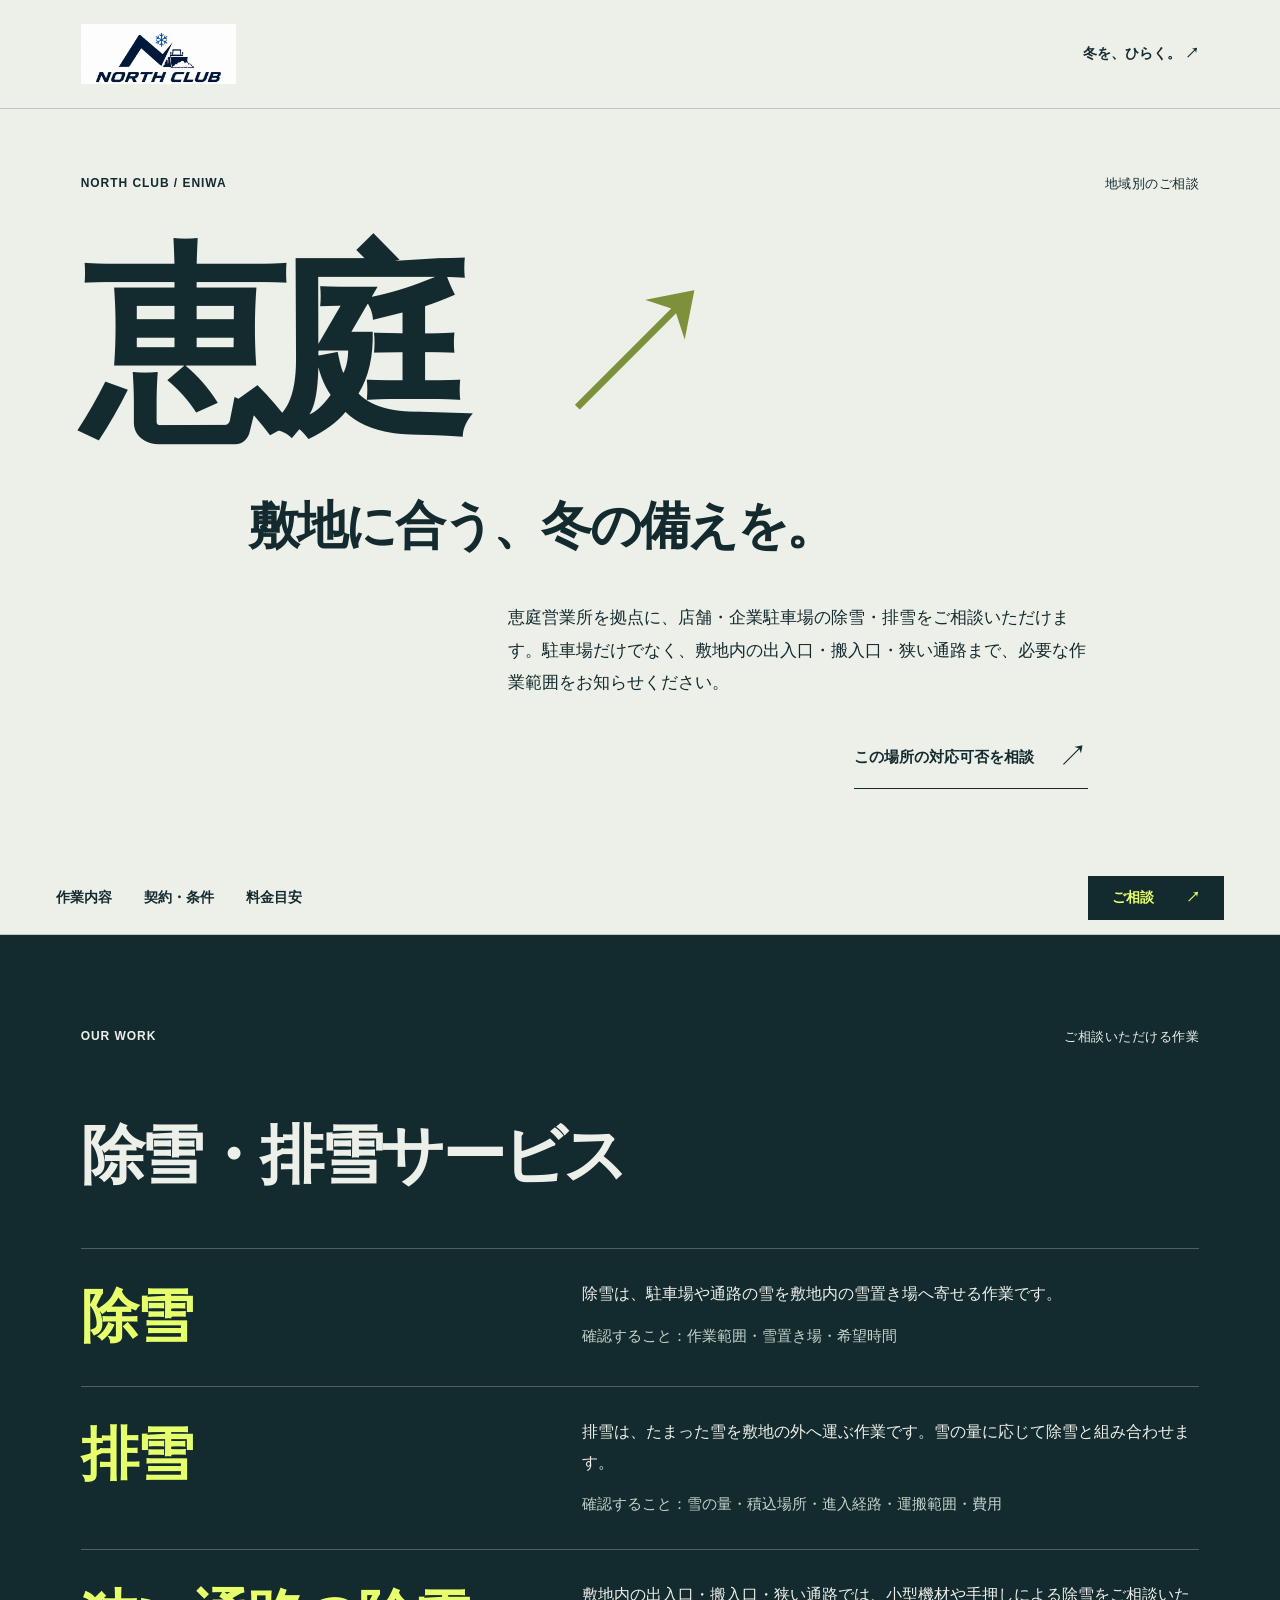
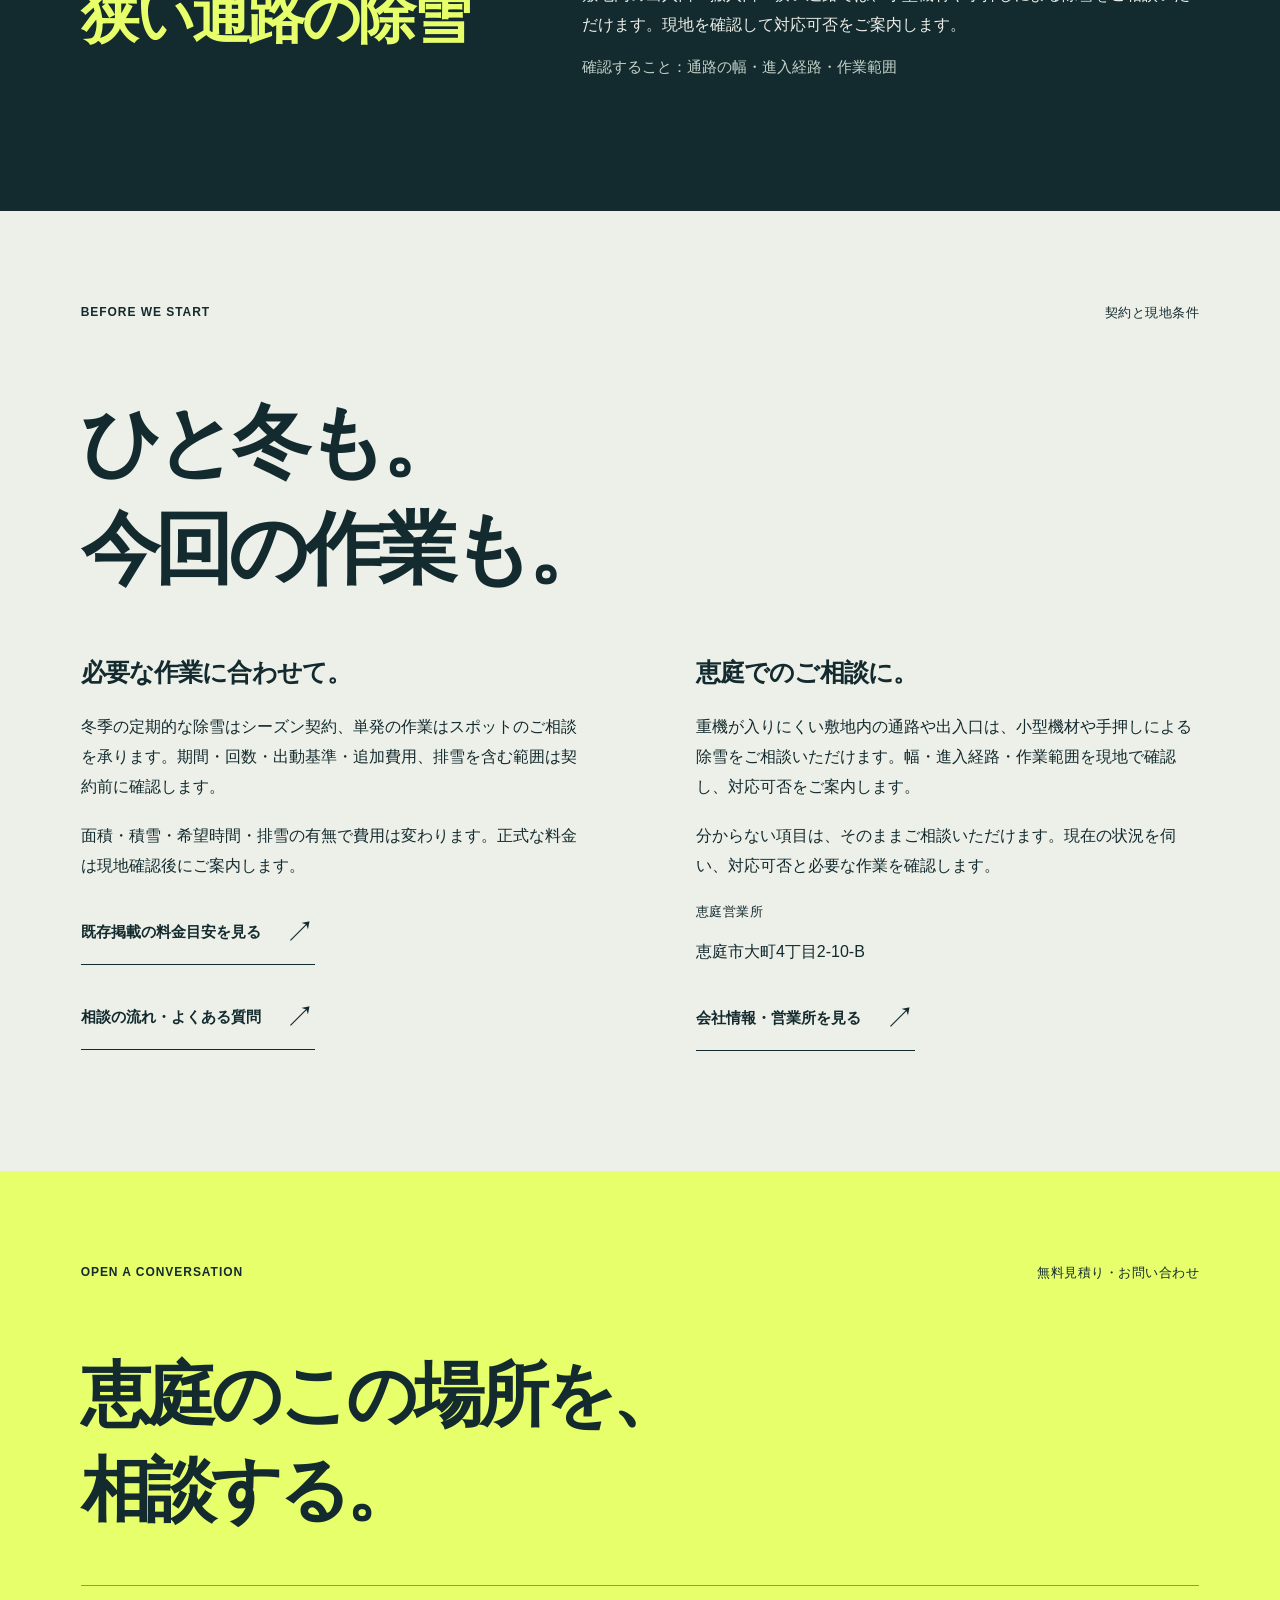
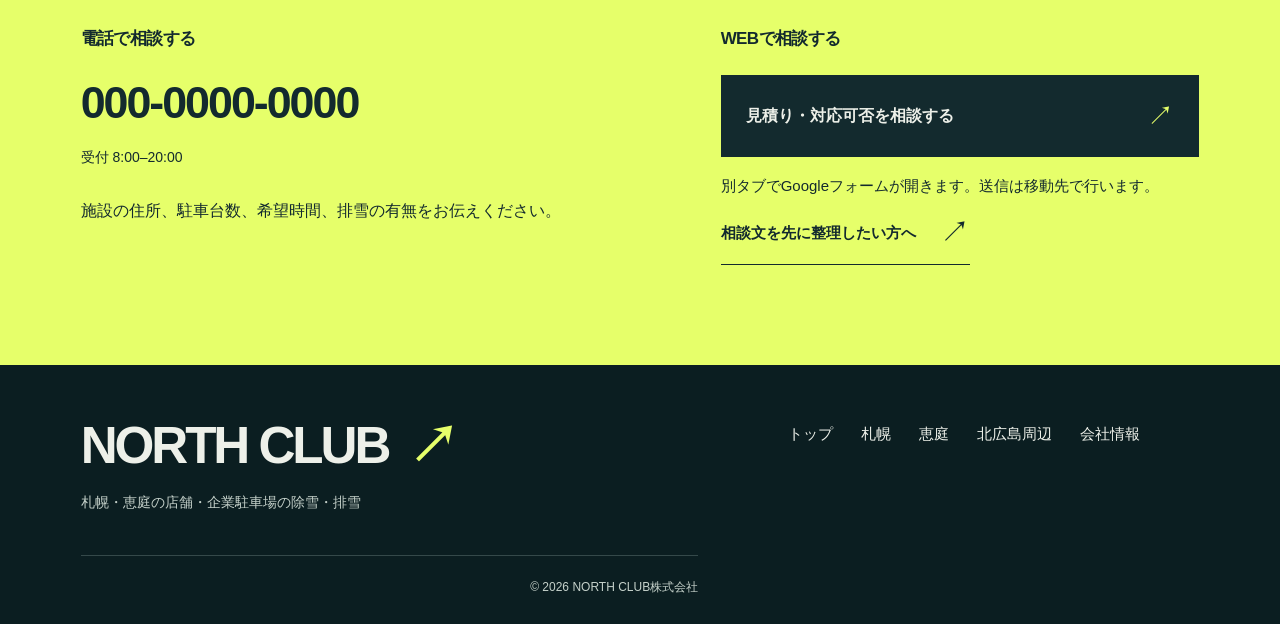
==== commit c8c57f34: "Update hero and inquiry form" ====
--- a/eniwa.html
+++ b/eniwa.html
@@ -15,5 +15,5 @@
 <nav class="chapter-nav" aria-label="地域ページのご案内"><div class="chapter-links"><a href="#region-work">作業内容</a><a href="#region-details">契約・条件</a><a href="index.html#price">料金目安</a></div><a class="nav-contact" href="#region-contact">ご相談 <span aria-hidden="true">↗</span></a></nav>
 <section class="chapter region-service" id="region-work" aria-labelledby="region-work-title"><div class="chapter-label"><span>OUR WORK</span><span>ご相談いただける作業</span></div><h2 id="region-work-title">除雪・排雪サービス</h2><dl><div><dt>除雪</dt><dd><p>除雪は、駐車場や通路の雪を敷地内の雪置き場へ寄せる作業です。</p><p>確認すること：作業範囲・雪置き場・希望時間</p></dd></div><div><dt>排雪</dt><dd><p>排雪は、たまった雪を敷地の外へ運ぶ作業です。雪の量に応じて除雪と組み合わせます。</p><p>確認すること：雪の量・積込場所・進入経路・運搬範囲・費用</p></dd></div><div><dt>狭い通路の除雪</dt><dd><p>敷地内の出入口・搬入口・狭い通路では、小型機材や手押しによる除雪をご相談いただけます。現地を確認して対応可否をご案内します。</p><p>確認すること：通路の幅・進入経路・作業範囲</p></dd></div></dl></section>
 <section class="chapter region-details" id="region-details" aria-labelledby="region-details-title"><div class="chapter-label"><span>BEFORE WE START</span><span>契約と現地条件</span></div><h2 id="region-details-title">ひと冬も。<br>今回の作業も。</h2><div class="region-info"><div><h3>必要な作業に合わせて。</h3><p>冬季の定期的な除雪はシーズン契約、単発の作業はスポットのご相談を承ります。期間・回数・出動基準・追加費用、排雪を含む範囲は契約前に確認します。</p><p>面積・積雪・希望時間・排雪の有無で費用は変わります。正式な料金は現地確認後にご案内します。</p><a class="line-link" href="index.html#price">既存掲載の料金目安を見る <span aria-hidden="true">↗</span></a><a class="line-link" href="index.html#flow">相談の流れ・よくある質問 <span aria-hidden="true">↗</span></a></div><div><h3>恵庭でのご相談に。</h3><p>重機が入りにくい敷地内の通路や出入口は、小型機材や手押しによる除雪をご相談いただけます。幅・進入経路・作業範囲を現地で確認し、対応可否をご案内します。</p><p>分からない項目は、そのままご相談いただけます。現在の状況を伺い、対応可否と必要な作業を確認します。</p><p class="contract-kicker">恵庭営業所</p><p>恵庭市大町4丁目2-10-B</p><a class="line-link" href="index.html#company">会社情報・営業所を見る <span aria-hidden="true">↗</span></a></div></div></section>
-<section class="chapter inquiry-chapter region-contact" id="region-contact" aria-labelledby="region-contact-title"><div class="chapter-label"><span>OPEN A CONVERSATION</span><span>無料見積り・お問い合わせ</span></div><h2 id="region-contact-title">恵庭のこの場所を、<br>相談する。</h2><div class="contact-options"><div class="phone-choice"><h3>電話で相談する</h3><a href="tel:090-6029-1870" class="phone-number">090-6029-1870</a><p class="reception">受付 8:00–20:00</p><p>施設の住所、駐車台数、希望時間、排雪の有無をお伝えください。</p></div><div class="web-choice"><h3>WEBで相談する</h3><a class="solid-link" href="https://forms.gle/CuH34CGrpjS4D3n2A" target="_blank" rel="noopener noreferrer">見積り・対応可否を相談する <span aria-hidden="true">↗</span></a><p class="fine-print">別タブでGoogleフォームが開きます。送信は移動先で行います。</p><a class="line-link" data-draft-link hidden href="index.html#contact">相談文を先に整理したい方へ <span aria-hidden="true">↗</span></a></div></div></section></main>
+<section class="chapter inquiry-chapter region-contact" id="region-contact" aria-labelledby="region-contact-title"><div class="chapter-label"><span>OPEN A CONVERSATION</span><span>無料見積り・お問い合わせ</span></div><h2 id="region-contact-title">恵庭のこの場所を、<br>相談する。</h2><div class="contact-options"><div class="phone-choice"><h3>電話で相談する</h3><a href="tel:000-0000-0000" class="phone-number">000-0000-0000</a><p class="reception">受付 8:00–20:00</p><p>施設の住所、駐車台数、希望時間、排雪の有無をお伝えください。</p></div><div class="web-choice"><h3>WEBで相談する</h3><a class="solid-link" href="https://forms.gle/CuH34CGrpjS4D3n2A" target="_blank" rel="noopener noreferrer">見積り・対応可否を相談する <span aria-hidden="true">↗</span></a><p class="fine-print">別タブでGoogleフォームが開きます。送信は移動先で行います。</p><a class="line-link" data-draft-link hidden href="index.html#contact">相談文を先に整理したい方へ <span aria-hidden="true">↗</span></a></div></div></section></main>
 <footer class="content-footer"><div><a href="index.html" class="footer-name">NORTH CLUB<span aria-hidden="true">↗</span></a><p>札幌・恵庭の店舗・企業駐車場の除雪・排雪</p></div><nav aria-label="フッターナビゲーション"><a href="index.html">トップ</a><a href="sapporo.html">札幌</a><a href="eniwa.html">恵庭</a><a href="kitahiroshima.html">北広島周辺</a><a href="index.html#company">会社情報</a></nav><small>© 2026 NORTH CLUB株式会社</small></footer></body></html>
--- a/style.css
+++ b/style.css
@@ -3,7 +3,7 @@
 *{box-sizing:border-box}html{scroll-behavior:smooth;scroll-padding-top:24px}body{margin:0;background:var(--paper);color:var(--ink);font-family:var(--sans);-webkit-font-smoothing:antialiased}a{color:inherit;text-decoration:none}button{font:inherit}button,a{-webkit-tap-highlight-color:transparent}button:focus-visible,a:focus-visible{outline:3px solid #627700;outline-offset:7px}.skip{position:fixed;top:0;left:16px;z-index:100;transform:translateY(-130%);padding:15px;background:var(--signal);color:var(--ink)}.skip:focus{transform:none}
 .header{height:108px;padding:20px 4.4%;display:flex;align-items:center;gap:28px;position:absolute;top:0;left:0;width:100%;z-index:8}.brand{width:166px;flex-shrink:0;mix-blend-mode:multiply}.brand img{display:block;width:100%;height:auto}.header-caption{font-size:12px;font-weight:500;line-height:1.8;margin:0;padding-left:25px;border-left:1px solid #132a2e40}.header-caption strong{font-weight:700}.header-actions{margin-left:auto;display:flex;gap:24px;align-items:center}.header-link{font-size:13px;font-weight:700;background:var(--signal);padding:17px 22px}.header-link span{font-size:20px;margin-left:24px}.motion-toggle{border:0;background:var(--paper);display:flex;align-items:center;gap:8px;padding:10px;cursor:pointer;font-size:11px}.motion-icon{font-family:Arial;font-size:18px}.motion-label{letter-spacing:.03em}
 .opening{height:160svh;min-height:1120px}.opening-stage{height:100svh;min-height:700px;position:sticky;top:0;overflow:hidden;isolation:isolate}.photo-plane{position:absolute;inset:0;clip-path:polygon(var(--cut-top) 0,100% 0,100% 100%,var(--cut-bottom) 100%);will-change:clip-path;background:#7396a0}.hero-image{width:100%;height:100%;object-fit:cover;object-position:50% 70%;transform:scale(var(--photo-scale));will-change:transform}.photo-shade{position:absolute;inset:0;background:linear-gradient(180deg,transparent 30%,#102a2b05 40%,#10232675 100%)}
-.opening-index{position:absolute;top:146px;left:4.4%;right:4.4%;display:flex;justify-content:space-between;font:600 11px/1 var(--display);letter-spacing:.13em}.opening-index span:last-child{color:#142c2e;background:#edf0e9c9;padding:8px 10px;margin-top:-8px}
+.opening-index{position:absolute;top:146px;left:4.4%;right:4.4%;display:flex;justify-content:space-between;font:600 11px/1 var(--display);letter-spacing:.13em}.opening-index span:nth-child(2){color:#142c2e;background:#edf0e9c9;padding:8px 10px;margin-top:-8px}
 h1{margin:0;position:absolute;inset:23% 0 auto;font-weight:850;letter-spacing:-.09em;line-height:1.13;font-size:clamp(100px,12.2vw,205px);transform:translateY(var(--shift));opacity:var(--title-opacity);will-change:transform,opacity}h1>span{display:block;width:max-content}.title-before{margin-left:6.3%}.title-open{color:var(--paper);margin:2.6% 0 0 30%;text-shadow:0 3px 28px #10232635}.title-dot{color:var(--signal);margin-left:-.15em}
 .opening-copy{position:absolute;left:4.4%;bottom:15.7%;opacity:var(--title-opacity);transform:translateY(var(--shift));will-change:transform,opacity}.eyebrow{font-size:12px;letter-spacing:.06em;font-weight:600}.opening-copy .eyebrow{font-size:11px}.opening-copy .opening-caption>p:nth-child(2){font-size:17px;line-height:1.9;font-weight:500;margin:17px 0 27px}.opening-link{display:flex;width:max-content;align-items:center;gap:38px;font-size:13px;font-weight:650}.arrow-disc{background:var(--signal);width:55px;height:55px;display:grid;place-items:center;border-radius:50%;font:32px/1 Arial;transition:transform .25s}.opening-link:hover .arrow-disc{transform:rotate(45deg)}
 .photo-note{position:absolute;right:4.4%;bottom:12.5%;font-size:11px;line-height:1.7;color:#fff;padding-left:12px;border-left:2px solid var(--signal);text-shadow:0 1px 4px #0008}.opening-bottom{position:absolute;bottom:4.5%;left:4.4%;right:4.4%;display:flex;justify-content:space-between;align-items:end}.opening-bottom>span:first-child{font:900 clamp(21px,3.3vw,52px)/1 var(--display);letter-spacing:-.06em;opacity:var(--title-opacity)}.scroll-label{color:#fff;font:11px/1 var(--display);letter-spacing:.15em;display:flex;align-items:center;gap:22px}.scroll-label i{font-style:normal;font-size:27px}.opening-reveal{position:absolute;left:6%;top:42%;color:var(--paper);font-size:clamp(45px,7vw,106px);font-weight:800;letter-spacing:-.05em;line-height:1.4;opacity:var(--reveal-opacity);transform:translateY(calc(35px * (1 - var(--reveal-opacity))));pointer-events:none;text-shadow:0 4px 35px #10232688}.opening-reveal span{display:block}.opening-reveal span:last-child{margin-left:14vw}.progress-track{position:absolute;bottom:0;left:0;right:0;height:4px;background:#edf0e930}.progress-track i{height:100%;display:block;background:var(--signal);transform-origin:left;transform:scaleX(var(--open));will-change:transform}
@@ -13,7 +13,7 @@
 .motion-off{scroll-behavior:auto}.motion-off .opening{height:100svh;min-height:700px}.motion-off .opening-stage{position:relative}.motion-off .progress-track{display:none}.motion-off .opening-reveal{display:none}.motion-off .direction b{transition:none}.motion-off .arrow-disc{transition:none}
 @media(min-width:1800px){.opening-stage{max-height:1200px}.opening{height:1700px}h1{top:24%}.opening-copy{bottom:16%}.services{padding-left:7%;padding-right:7%}}
 @media(max-width:1100px) and (min-width:701px){.header-caption{display:none}.opening-copy{bottom:14%}.opening-copy .opening-caption>p:nth-child(2){font-size:14px}.opening-copy .eyebrow{font-size:10px}h1{top:28%;font-size:13vw}.title-open{margin-left:29%;margin-top:5%}.section-top{grid-template-columns:1fr 2fr}.section-intro{grid-column:2}.work{grid-template-columns:86px 1fr;gap:20px}.work h3{font-size:12vw}.work-description{grid-column:2;padding:0;display:block}.direction{display:none}.work-haul{margin-left:5%}.work-haul h3{font-size:11vw}.work-haul .work-description{grid-column:2;display:block}.work-haul .direction{display:none}}
-@media(max-width:700px){:root{--cut-top:100%;--cut-bottom:0%}.header{height:83px;padding:14px 6%;gap:16px}.brand{width:126px}.header-caption{display:none}.header-actions{gap:12px}.header-link{font-size:11px;padding:11px 12px}.header-link span{margin-left:7px;font-size:16px}.motion-toggle{font-size:10px;padding:8px}.motion-label{display:none}.motion-icon{font-size:18px}.opening{height:145svh;min-height:1060px}.opening-stage{height:100svh;min-height:730px}.photo-plane{top:18%;clip-path:polygon(var(--cut-top) 0,100% 0,100% 100%,var(--cut-bottom) 100%,0 84%);background:#98b0b6}.hero-image{object-position:61% 67%;transform:scale(var(--photo-scale));height:100%;width:100%}.photo-shade{background:linear-gradient(180deg,transparent 15%,#132a2e0d 33%,#132a2eaa 100%)}.opening-index{left:6%;right:6%;top:108px;font-size:9px;letter-spacing:.06em}.opening-index span:last-child{background:none;padding:0;margin:0;font-size:8px}h1{top:21%;font-size:clamp(64px,18.6vw,130px);line-height:1.15;letter-spacing:-.09em}.title-before{margin-left:6%}.title-open{margin-left:15%;margin-top:10%;text-shadow:0 3px 25px #132a2e66}.opening-copy{left:6%;bottom:15%;color:var(--paper);text-shadow:0 1px 8px #10232650}.opening-copy .eyebrow{font-size:11px}.opening-copy .opening-caption>p:nth-child(2){font-size:15px;line-height:1.85;margin:11px 0 20px}.opening-link{font-size:12px;gap:24px}.arrow-disc{width:44px;height:44px;font-size:26px;color:var(--ink);text-shadow:none}.photo-note{bottom:6%;right:6%;font-size:9px;max-width:160px;padding-left:8px}.opening-bottom{bottom:5%;left:6%;right:6%}.opening-bottom>span:first-child{font-size:19px;max-width:128px;line-height:1.05;color:var(--paper)}.scroll-label{position:absolute;right:0;bottom:58px;font-size:8px;letter-spacing:.04em;gap:10px;writing-mode:vertical-rl}.scroll-label i{font-size:20px}.opening-reveal{left:6%;top:40%;font-size:10vw;line-height:1.6}.opening-reveal span:last-child{margin-left:8vw}.progress-track{height:3px}.services{padding:58px 6% 0}.services:before{right:16%;height:95px;width:35px}.section-top{display:block;margin-bottom:45px}.section-top .eyebrow{font-size:10px;margin:0 0 27px}.section-top h2{font-size:31px;line-height:1.5}.section-intro{font-size:13px;line-height:1.9;margin:23px 0 0 20%;max-width:270px}.work{display:block;padding:27px 0 32px}.work-meta{margin:0 0 22px;gap:15px;align-items:center}.work-number{font-size:11px}.work-meta p{font-size:12px;display:flex;align-items:center;gap:12px}.work-meta p span{font-size:8px;margin:0;letter-spacing:.12em}.work h3{font-size:clamp(60px,20vw,130px);line-height:1.1;letter-spacing:-.08em;margin-left:-3px}.work-description{padding:22px 0 0 20%;position:relative}.work-description>p{font-size:13px;line-height:1.9;margin:7px 0 0}.work-description>p:first-of-type{font-size:15px}.direction{position:absolute;left:0;top:27px;width:46px;height:30px;margin:0}.direction i{width:15px}.direction b{font-size:32px}.work-haul{margin-left:0;padding-bottom:40px}.work-haul h3{font-size:clamp(54px,17.5vw,105px);text-align:right;margin-right:-4px}.work-haul .work-description{display:block;padding:22px 0 0 20%}.work-haul .work-description>p{margin:7px 0 0}.work-haul .direction{height:32px;width:46px;top:29px}.work-haul .direction i{width:15px}.section-end{display:block;padding:27px 0 43px}.section-end p{font-size:16px}.section-end p span{font-size:11px;display:block;margin-top:10px}.section-end a{width:max-content;margin:28px 0 0 auto;font-size:9px;gap:18px}.section-end a span{width:43px;height:43px;font-size:22px}.wordmark{font-size:14.7vw;line-height:.85;margin-left:-1px;padding-bottom:10px;letter-spacing:-.08em}.wordmark span{margin-left:1%;vertical-align:8%}.prototype-note{display:block;padding:16px 6%;font-size:10px;line-height:1.8}.motion-off .opening{height:100svh;min-height:730px}}
+@media(max-width:700px){:root{--cut-top:100%;--cut-bottom:0%}.header{height:83px;padding:14px 6%;gap:16px}.brand{width:126px}.header-caption{display:none}.header-actions{gap:12px}.header-link{font-size:11px;padding:11px 12px}.header-link span{margin-left:7px;font-size:16px}.motion-toggle{font-size:10px;padding:8px}.motion-label{display:none}.motion-icon{font-size:18px}.opening{height:145svh;min-height:1060px}.opening-stage{height:100svh;min-height:730px}.photo-plane{top:18%;clip-path:polygon(var(--cut-top) 0,100% 0,100% 100%,var(--cut-bottom) 100%,0 84%);background:#98b0b6}.hero-image{object-position:61% 67%;transform:scale(var(--photo-scale));height:100%;width:100%}.photo-shade{background:linear-gradient(180deg,transparent 15%,#132a2e0d 33%,#132a2eaa 100%)}.opening-index{left:6%;right:6%;top:108px;font-size:9px;letter-spacing:.06em}.opening-index span:nth-child(2){background:none;padding:0;margin:0;font-size:8px}h1{top:21%;font-size:clamp(64px,18.6vw,130px);line-height:1.15;letter-spacing:-.09em}.title-before{margin-left:6%}.title-open{margin-left:15%;margin-top:10%;text-shadow:0 3px 25px #132a2e66}.opening-copy{left:6%;bottom:15%;color:var(--paper);text-shadow:0 1px 8px #10232650}.opening-copy .eyebrow{font-size:11px}.opening-copy .opening-caption>p:nth-child(2){font-size:15px;line-height:1.85;margin:11px 0 20px}.opening-link{font-size:12px;gap:24px}.arrow-disc{width:44px;height:44px;font-size:26px;color:var(--ink);text-shadow:none}.photo-note{bottom:6%;right:6%;font-size:9px;max-width:160px;padding-left:8px}.opening-bottom{bottom:5%;left:6%;right:6%}.opening-bottom>span:first-child{font-size:19px;max-width:128px;line-height:1.05;color:var(--paper)}.scroll-label{position:absolute;right:0;bottom:58px;font-size:8px;letter-spacing:.04em;gap:10px;writing-mode:vertical-rl}.scroll-label i{font-size:20px}.opening-reveal{left:6%;top:40%;font-size:10vw;line-height:1.6}.opening-reveal span:last-child{margin-left:8vw}.progress-track{height:3px}.services{padding:58px 6% 0}.services:before{right:16%;height:95px;width:35px}.section-top{display:block;margin-bottom:45px}.section-top .eyebrow{font-size:10px;margin:0 0 27px}.section-top h2{font-size:31px;line-height:1.5}.section-intro{font-size:13px;line-height:1.9;margin:23px 0 0 20%;max-width:270px}.work{display:block;padding:27px 0 32px}.work-meta{margin:0 0 22px;gap:15px;align-items:center}.work-number{font-size:11px}.work-meta p{font-size:12px;display:flex;align-items:center;gap:12px}.work-meta p span{font-size:8px;margin:0;letter-spacing:.12em}.work h3{font-size:clamp(60px,20vw,130px);line-height:1.1;letter-spacing:-.08em;margin-left:-3px}.work-description{padding:22px 0 0 20%;position:relative}.work-description>p{font-size:13px;line-height:1.9;margin:7px 0 0}.work-description>p:first-of-type{font-size:15px}.direction{position:absolute;left:0;top:27px;width:46px;height:30px;margin:0}.direction i{width:15px}.direction b{font-size:32px}.work-haul{margin-left:0;padding-bottom:40px}.work-haul h3{font-size:clamp(54px,17.5vw,105px);text-align:right;margin-right:-4px}.work-haul .work-description{display:block;padding:22px 0 0 20%}.work-haul .work-description>p{margin:7px 0 0}.work-haul .direction{height:32px;width:46px;top:29px}.work-haul .direction i{width:15px}.section-end{display:block;padding:27px 0 43px}.section-end p{font-size:16px}.section-end p span{font-size:11px;display:block;margin-top:10px}.section-end a{width:max-content;margin:28px 0 0 auto;font-size:9px;gap:18px}.section-end a span{width:43px;height:43px;font-size:22px}.wordmark{font-size:14.7vw;line-height:.85;margin-left:-1px;padding-bottom:10px;letter-spacing:-.08em}.wordmark span{margin-left:1%;vertical-align:8%}.prototype-note{display:block;padding:16px 6%;font-size:10px;line-height:1.8}.motion-off .opening{height:100svh;min-height:730px}}
 @media(max-height:650px) and (min-width:701px){.opening{height:1140px}.opening-stage{height:760px;position:relative}h1{font-size:11vw}.opening-copy{bottom:16%}}
 @media(prefers-reduced-motion:reduce){html{scroll-behavior:auto}*,*:before,*:after{animation:none!important;transition:none!important}.opening{height:100svh;min-height:700px}.opening-stage{position:relative}.opening-reveal,.progress-track{display:none}@media(max-width:700px){.opening{min-height:730px}}}
 @media(max-width:700px){:root{--cut-top:55%}.photo-plane{clip-path:polygon(var(--cut-top) 0,100% 0,100% 100%,0 100%,0 40%)}.photo-shade{background:linear-gradient(180deg,#132a2e05 0%,#132a2e44 30%,#132a2e99 100%)}.title-open{margin-top:18%;text-shadow:none}.opening-copy{text-shadow:none}.opening-bottom>span:first-child{font-size:18px}}
@@ -21,7 +21,7 @@
 @media(max-width:700px){.opening{height:100svh;min-height:730px}.motion-ready:not(.motion-off) .opening{height:145svh;min-height:1060px}.opening-copy{bottom:19.5%}.opening-copy .eyebrow{font-size:12px}.opening-copy .opening-caption>p:nth-child(2){font-size:16px;line-height:1.8}.photo-note{font-size:11px;bottom:8.3%;left:6%;right:auto;max-width:none;border-left-width:1px}.opening-bottom{bottom:4%}.opening-bottom>span:first-child{max-width:none;font-size:18px}.scroll-label{writing-mode:horizontal-tb;bottom:0;right:0;font-size:0}.scroll-label i{font-size:25px}.section-intro{font-size:16px;margin-left:10%;line-height:1.9;max-width:none}.work-description,.work-haul .work-description{padding-left:17%}.work-description>p{font-size:16px;line-height:1.8}.work-description>p:first-of-type{font-size:16px}.section-end p span{font-size:14px;line-height:1.8}}
 @media(max-height:650px) and (min-width:701px){.motion-ready:not(.motion-off) .opening{height:760px;min-height:760px}}
 .header-link{white-space:nowrap}.hero-image{position:absolute;left:0;bottom:0;height:119%;transform-origin:50% 80%}.photo-shade{background:radial-gradient(ellipse at 28% 58%,#10232645,transparent 60%),linear-gradient(180deg,transparent 20%,#10232615 45%,#10232675 100%)}
-@media(max-width:700px){.photo-plane{top:var(--photo-top,18%)}.hero-image{height:119%;object-position:61% 80%}.photo-shade{background:linear-gradient(180deg,#132a2e10 0%,#132a2e55 40%,#132a2ea6 100%)}.opening-reveal{top:39%;text-shadow:0 2px 18px #10232666}.opening-index span:last-child{background:#edf0e9b8;padding:4px 5px;margin-top:-4px}}
+@media(max-width:700px){.photo-plane{top:var(--photo-top,18%)}.hero-image{height:119%;object-position:61% 80%}.photo-shade{background:linear-gradient(180deg,#132a2e10 0%,#132a2e55 40%,#132a2ea6 100%)}.opening-reveal{top:39%;text-shadow:0 2px 18px #10232666}.opening-index span:nth-child(2){background:#edf0e9b8;padding:4px 5px;margin-top:-4px}}
 @media(max-width:360px){.brand{width:105px}.header{gap:8px}.header-actions{gap:8px}.header-link{padding:12px 10px;font-size:10px}.header-link span{margin-left:5px}.motion-toggle{padding:6px}}
 [hidden]{display:none!important}.motion-toggle{min-width:40px;min-height:40px}
 .opening-caption{display:contents}
@@ -53,3 +53,16 @@
  .opening-index{top:132px}
 }
 @media(max-width:360px){.header-link{font-size:10px;padding:10px 8px}}
+
+/* Opening: move the service link and emphasize the existing regional caption. */
+.header-caption{display:block;margin:0 0 0 auto;padding:11px 16px;border:0;background:rgba(237,240,233,.93);color:var(--ink);font-size:clamp(18px,1.35vw,24px);font-weight:700;line-height:1.35;white-space:nowrap;text-align:left}
+.header-caption strong{font-size:1.12em}
+.opening-bottom{z-index:5;justify-content:flex-end;bottom:max(4.5%,calc(100% - 95.5svh))}
+.opening-bottom .header-link{display:flex;align-items:center;justify-content:space-between;gap:14px;min-height:44px;padding:14px 18px;font-size:clamp(13px,1vw,16px);line-height:1.35}
+.opening-bottom .header-link span{margin-left:0}
+@media(max-width:700px){
+  .header{display:flex;align-items:center;gap:8px}
+  .header-caption{margin-left:auto;padding:8px;font-size:clamp(14px,4.2vw,18px);line-height:1.35}
+  .opening-bottom{bottom:max(4%,calc(100% - 96svh))}
+  .opening-bottom .header-link{padding:13px 15px}
+}
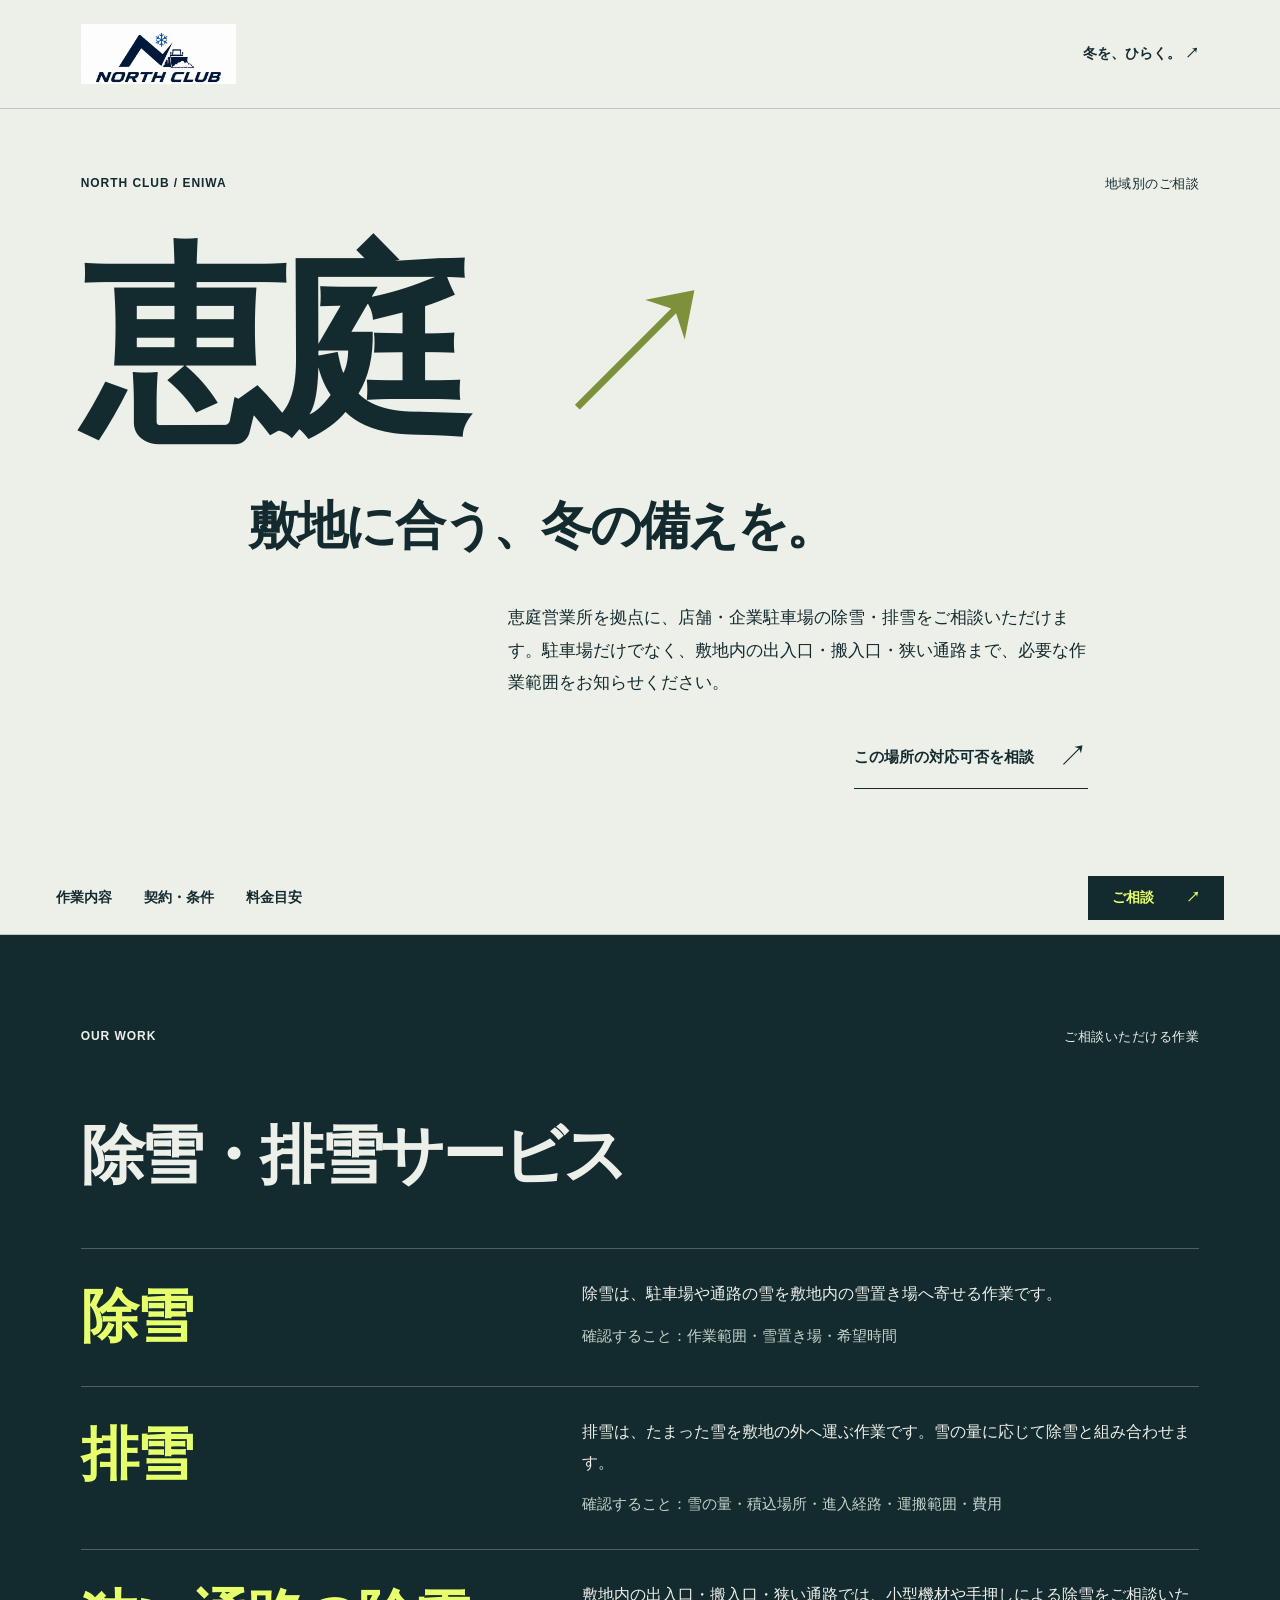
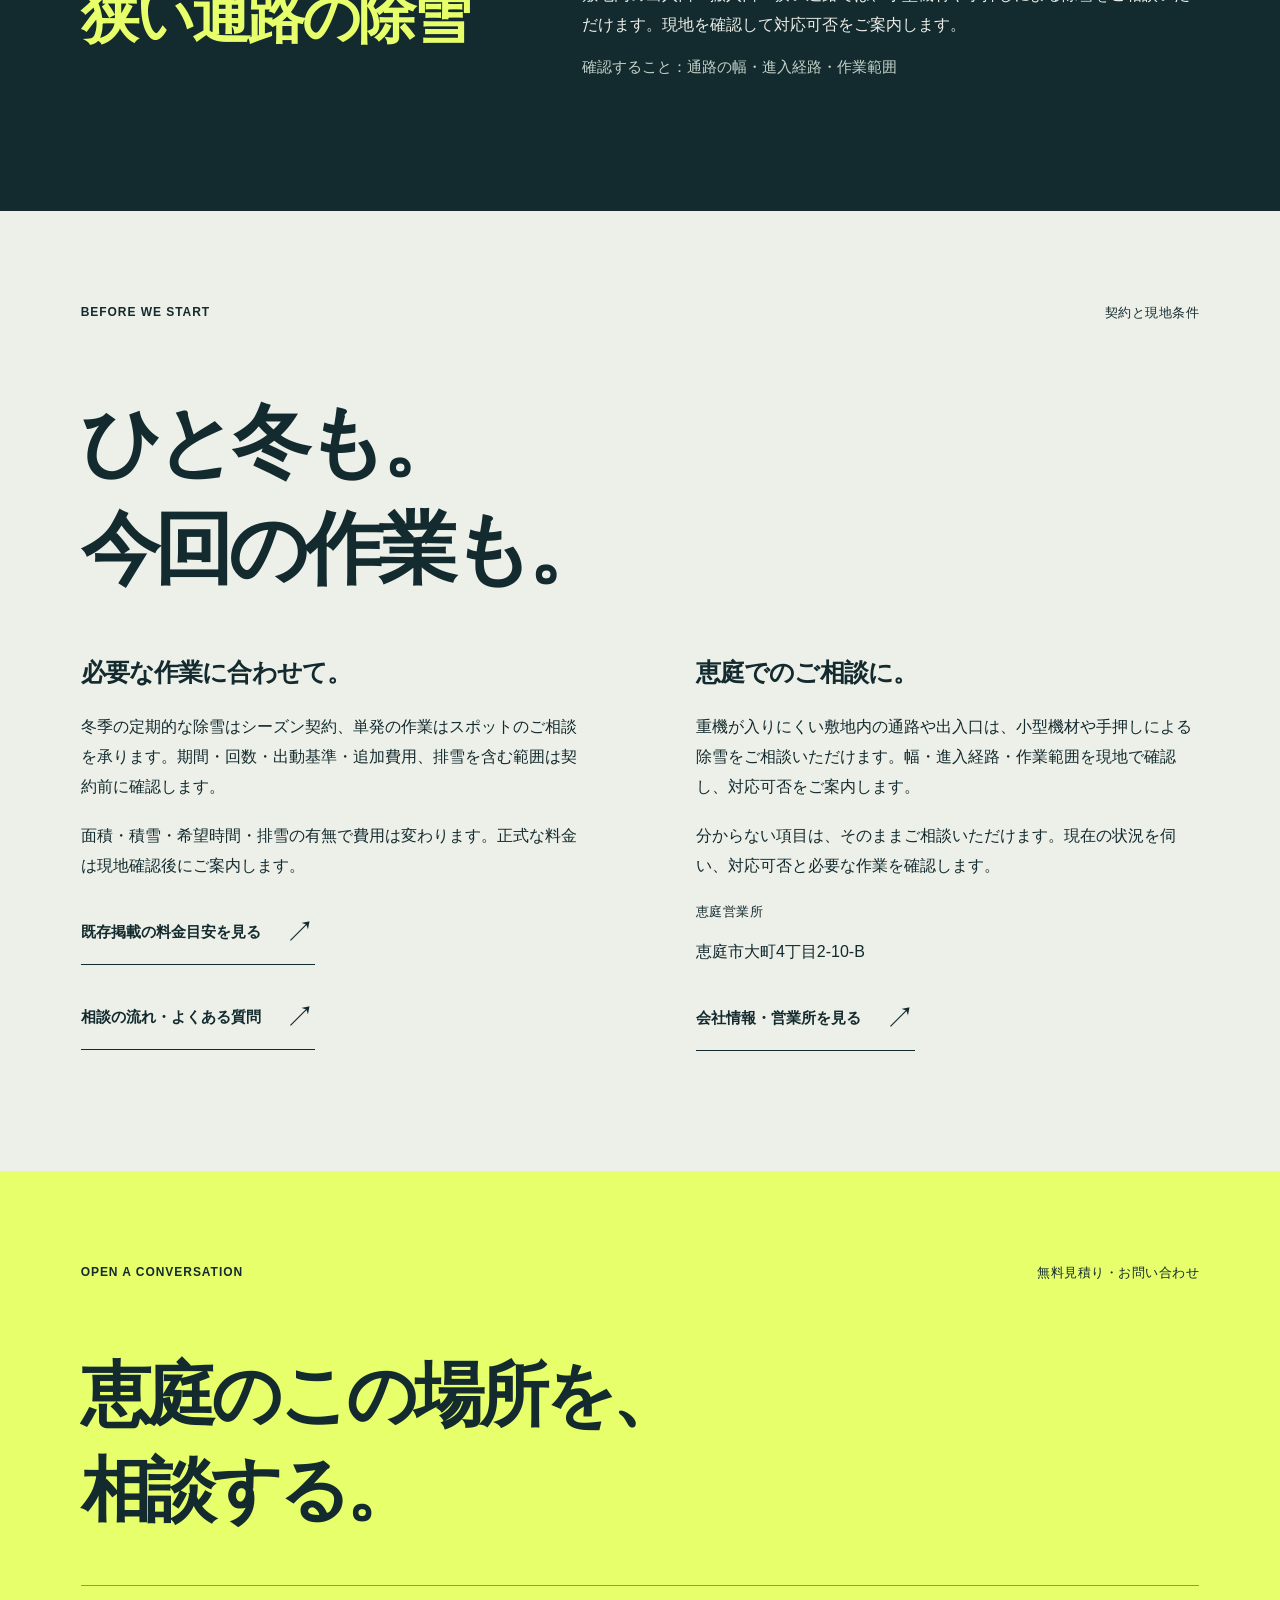
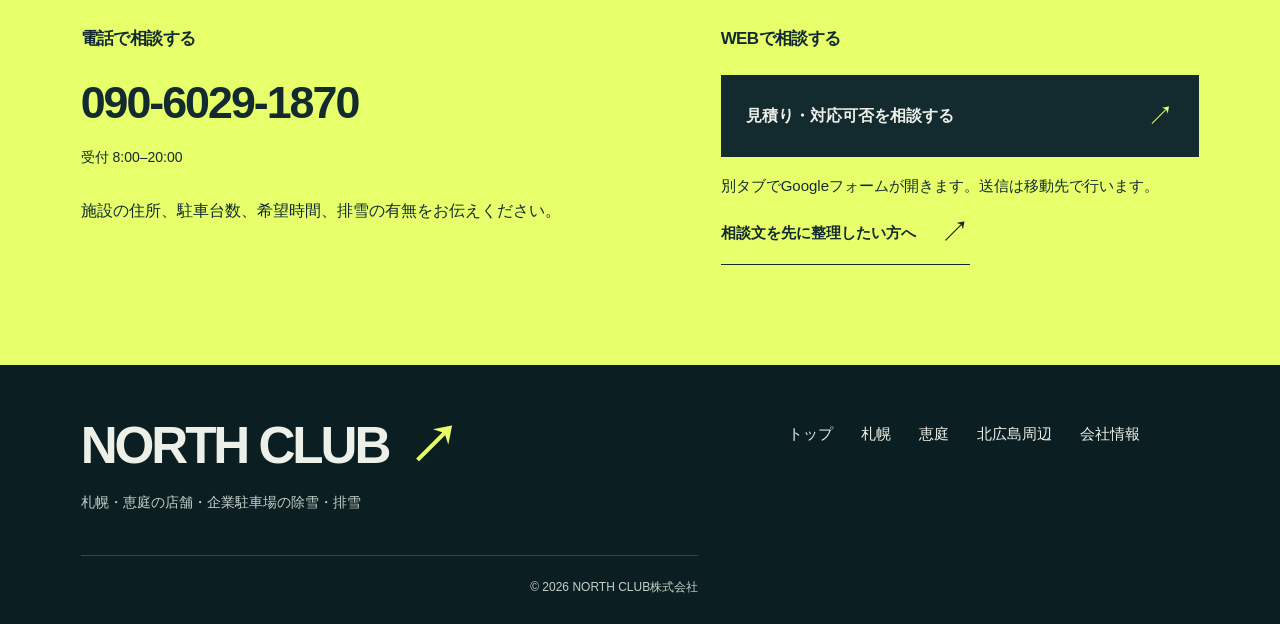
==== commit 78f97aeb: "Restore contact phone number" ====
--- a/eniwa.html
+++ b/eniwa.html
@@ -15,5 +15,5 @@
 <nav class="chapter-nav" aria-label="地域ページのご案内"><div class="chapter-links"><a href="#region-work">作業内容</a><a href="#region-details">契約・条件</a><a href="index.html#price">料金目安</a></div><a class="nav-contact" href="#region-contact">ご相談 <span aria-hidden="true">↗</span></a></nav>
 <section class="chapter region-service" id="region-work" aria-labelledby="region-work-title"><div class="chapter-label"><span>OUR WORK</span><span>ご相談いただける作業</span></div><h2 id="region-work-title">除雪・排雪サービス</h2><dl><div><dt>除雪</dt><dd><p>除雪は、駐車場や通路の雪を敷地内の雪置き場へ寄せる作業です。</p><p>確認すること：作業範囲・雪置き場・希望時間</p></dd></div><div><dt>排雪</dt><dd><p>排雪は、たまった雪を敷地の外へ運ぶ作業です。雪の量に応じて除雪と組み合わせます。</p><p>確認すること：雪の量・積込場所・進入経路・運搬範囲・費用</p></dd></div><div><dt>狭い通路の除雪</dt><dd><p>敷地内の出入口・搬入口・狭い通路では、小型機材や手押しによる除雪をご相談いただけます。現地を確認して対応可否をご案内します。</p><p>確認すること：通路の幅・進入経路・作業範囲</p></dd></div></dl></section>
 <section class="chapter region-details" id="region-details" aria-labelledby="region-details-title"><div class="chapter-label"><span>BEFORE WE START</span><span>契約と現地条件</span></div><h2 id="region-details-title">ひと冬も。<br>今回の作業も。</h2><div class="region-info"><div><h3>必要な作業に合わせて。</h3><p>冬季の定期的な除雪はシーズン契約、単発の作業はスポットのご相談を承ります。期間・回数・出動基準・追加費用、排雪を含む範囲は契約前に確認します。</p><p>面積・積雪・希望時間・排雪の有無で費用は変わります。正式な料金は現地確認後にご案内します。</p><a class="line-link" href="index.html#price">既存掲載の料金目安を見る <span aria-hidden="true">↗</span></a><a class="line-link" href="index.html#flow">相談の流れ・よくある質問 <span aria-hidden="true">↗</span></a></div><div><h3>恵庭でのご相談に。</h3><p>重機が入りにくい敷地内の通路や出入口は、小型機材や手押しによる除雪をご相談いただけます。幅・進入経路・作業範囲を現地で確認し、対応可否をご案内します。</p><p>分からない項目は、そのままご相談いただけます。現在の状況を伺い、対応可否と必要な作業を確認します。</p><p class="contract-kicker">恵庭営業所</p><p>恵庭市大町4丁目2-10-B</p><a class="line-link" href="index.html#company">会社情報・営業所を見る <span aria-hidden="true">↗</span></a></div></div></section>
-<section class="chapter inquiry-chapter region-contact" id="region-contact" aria-labelledby="region-contact-title"><div class="chapter-label"><span>OPEN A CONVERSATION</span><span>無料見積り・お問い合わせ</span></div><h2 id="region-contact-title">恵庭のこの場所を、<br>相談する。</h2><div class="contact-options"><div class="phone-choice"><h3>電話で相談する</h3><a href="tel:000-0000-0000" class="phone-number">000-0000-0000</a><p class="reception">受付 8:00–20:00</p><p>施設の住所、駐車台数、希望時間、排雪の有無をお伝えください。</p></div><div class="web-choice"><h3>WEBで相談する</h3><a class="solid-link" href="https://forms.gle/CuH34CGrpjS4D3n2A" target="_blank" rel="noopener noreferrer">見積り・対応可否を相談する <span aria-hidden="true">↗</span></a><p class="fine-print">別タブでGoogleフォームが開きます。送信は移動先で行います。</p><a class="line-link" data-draft-link hidden href="index.html#contact">相談文を先に整理したい方へ <span aria-hidden="true">↗</span></a></div></div></section></main>
+<section class="chapter inquiry-chapter region-contact" id="region-contact" aria-labelledby="region-contact-title"><div class="chapter-label"><span>OPEN A CONVERSATION</span><span>無料見積り・お問い合わせ</span></div><h2 id="region-contact-title">恵庭のこの場所を、<br>相談する。</h2><div class="contact-options"><div class="phone-choice"><h3>電話で相談する</h3><a href="tel:090-6029-1870" class="phone-number">090-6029-1870</a><p class="reception">受付 8:00–20:00</p><p>施設の住所、駐車台数、希望時間、排雪の有無をお伝えください。</p></div><div class="web-choice"><h3>WEBで相談する</h3><a class="solid-link" href="https://forms.gle/CuH34CGrpjS4D3n2A" target="_blank" rel="noopener noreferrer">見積り・対応可否を相談する <span aria-hidden="true">↗</span></a><p class="fine-print">別タブでGoogleフォームが開きます。送信は移動先で行います。</p><a class="line-link" data-draft-link hidden href="index.html#contact">相談文を先に整理したい方へ <span aria-hidden="true">↗</span></a></div></div></section></main>
 <footer class="content-footer"><div><a href="index.html" class="footer-name">NORTH CLUB<span aria-hidden="true">↗</span></a><p>札幌・恵庭の店舗・企業駐車場の除雪・排雪</p></div><nav aria-label="フッターナビゲーション"><a href="index.html">トップ</a><a href="sapporo.html">札幌</a><a href="eniwa.html">恵庭</a><a href="kitahiroshima.html">北広島周辺</a><a href="index.html#company">会社情報</a></nav><small>© 2026 NORTH CLUB株式会社</small></footer></body></html>
--- a/style.css
+++ b/style.css
@@ -55,14 +55,14 @@
 @media(max-width:360px){.header-link{font-size:10px;padding:10px 8px}}
 
 /* Opening: move the service link and emphasize the existing regional caption. */
-.header-caption{display:block;margin:0 0 0 auto;padding:11px 16px;border:0;background:rgba(237,240,233,.93);color:var(--ink);font-size:clamp(18px,1.35vw,24px);font-weight:700;line-height:1.35;white-space:nowrap;text-align:left}
+.header-caption{display:block;margin:0 0 0 auto;padding:10px 18px;border:0;border-left:5px solid var(--signal);background:rgba(237,240,233,.97);color:var(--ink);font-size:clamp(26px,2.6vw,42px);font-weight:800;line-height:1.12;white-space:nowrap;text-align:left;box-shadow:0 5px 20px #10232624}
 .header-caption strong{font-size:1.12em}
 .opening-bottom{z-index:5;justify-content:flex-end;bottom:max(4.5%,calc(100% - 95.5svh))}
 .opening-bottom .header-link{display:flex;align-items:center;justify-content:space-between;gap:14px;min-height:44px;padding:14px 18px;font-size:clamp(13px,1vw,16px);line-height:1.35}
 .opening-bottom .header-link span{margin-left:0}
 @media(max-width:700px){
   .header{display:flex;align-items:center;gap:8px}
-  .header-caption{margin-left:auto;padding:8px;font-size:clamp(14px,4.2vw,18px);line-height:1.35}
+  .header-caption{margin-left:auto;padding:6px 4px 6px 6px;border-left-width:4px;font-size:clamp(17px,5.3vw,25px);line-height:1.14}
   .opening-bottom{bottom:max(4%,calc(100% - 96svh))}
   .opening-bottom .header-link{padding:13px 15px}
 }
--- a/content.css
+++ b/content.css
@@ -24,8 +24,8 @@
 .chapter-links a:focus-visible{outline-offset:-3px}
 .finish-heading h2{font-size:clamp(36px,5.4vw,86px)}.finish-scope{margin:55px 0 38px;padding-left:22px;border-left:3px solid #70877c}.finish-scope>span{display:block;font-size:13px;margin-bottom:12px}.finish-scope>strong{display:block;font-size:clamp(18px,2.3vw,33px);font-weight:650;letter-spacing:-.025em;line-height:1.7}
 @media(max-width:700px){.finish-heading h2{font-size:8.6vw}.finish-heading h2>span{margin-left:0}.finish-scope{margin:35px 0 28px;padding-left:16px}.finish-scope>strong{font-size:20px}}
-.continue-chapters{display:flex;align-items:center;justify-content:space-between;gap:25px;padding:23px 6.3%;background:var(--night);color:var(--signal);border-top:1px solid #a8bca340;font-size:16px;font-weight:600;line-height:1.8}.continue-chapters>span:last-child{font-size:13px;font-weight:500;display:flex;align-items:center;gap:30px}.continue-chapters i{font:28px/1 Arial}.continue-chapters:hover{background:#1d383c}.continue-chapters:focus-visible{outline:3px solid var(--signal);outline-offset:-6px}
-@media(max-width:700px){.continue-chapters{display:block;padding:22px 6%;font-size:16px}.continue-chapters>span:last-child{font-size:13px;justify-content:space-between;margin-top:8px}}
+.continue-chapters{display:flex;align-items:center;justify-content:space-between;gap:25px;padding:23px 6.3%;background:var(--night);color:var(--signal);border-top:1px solid #a8bca340;font-size:16px;font-weight:600;line-height:1.8}.continue-chapters>span:nth-child(2){font-size:13px;font-weight:500;display:flex;align-items:center;gap:30px}.continue-chapters i{font:28px/1 Arial}.continue-chapters:hover{background:#1d383c}.continue-chapters:focus-visible{outline:3px solid var(--signal);outline-offset:-6px}
+@media(max-width:700px){.continue-chapters{display:block;padding:22px 6%;font-size:16px}.continue-chapters>span:nth-child(2){font-size:13px;justify-content:space-between;margin-top:8px}}
 @media(max-width:1100px){.chapter-links{gap:22px}}
 @media(max-width:700px){.chapter-nav{overflow:visible;gap:17px}.chapter-links{gap:22px;flex:1}.chapter-nav .nav-contact{padding:11px 13px}.area-statement{font-size:18vw!important}.footer-name{font-size:9.5vw;white-space:nowrap}.region-page .chapter-nav{overflow-x:auto}}
 /* A useful comparison: problem, work, conditions and a real next step stay together. */
@@ -36,3 +36,14 @@
 .area-overview{display:grid;grid-template-columns:1fr 1fr;gap:9%;align-items:start;margin-bottom:45px}.area-overview h2{font-size:clamp(42px,5vw,72px);line-height:1.3}.area-overview p{font-size:16px;line-height:1.9;margin:24px 0 0;max-width:480px;color:#d1ddd6}.area-overview .area-condition{font-size:15px;margin-top:18px}.area-overview .region-links{margin-top:0}.area-overview .region-links strong{font-size:32px}.area-chapter{padding-top:70px;padding-bottom:70px}.area-chapter .chapter-label{margin-bottom:40px}
 @media(max-width:1100px){.service-option{padding-right:7%}.service-option+.service-option{padding-left:7%}.service-heading{gap:16px}.service-heading h3{font-size:46px}.service-heading>p{font-size:14px}.service-need{font-size:22px}.service-action br{display:none}.service-check{min-height:130px}.service-intro>p br{display:none}.service-intro>p{max-width:300px}.area-overview{gap:8%}.area-overview .region-links strong{font-size:28px}}
 @media(max-width:700px){.services{padding:38px 6% 36px}.service-intro{display:block;margin-bottom:25px}.service-intro h2{font-size:clamp(25px,7.2vw,36px)}.service-intro>p{margin-top:17px;max-width:none;font-size:15px}.service-comparison{display:block}.service-option,.service-option+.service-option{border-left:0;padding:25px 0 0}.service-option+.service-option{margin-top:30px;border-top:1px solid var(--line)}.service-heading{gap:20px}.service-heading h3{font-size:42px}.service-heading>p{font-size:14px}.service-need{font-size:21px;margin:18px 0 12px}.service-action{font-size:16px}.service-action br{display:none}.service-check{min-height:0;margin:18px 0;padding-top:15px}.service-check dd{font-size:15px}.service-check dd br{display:none}.service-consult{font-size:15px;padding:17px 16px}.detail-chapter .finish-heading{display:block}.detail-chapter .finish-heading h2{font-size:32px}.finish-target{margin-top:16px!important}.finish-method{margin-top:25px}.finish-method dl{margin-top:20px}.finish-method .line-link{margin-top:20px}.area-overview{display:block;margin-bottom:32px}.area-overview h2{font-size:38px}.area-overview p{margin-top:22px}.area-overview .region-links{margin-top:28px}.area-overview .region-links strong{font-size:27px}.area-chapter{padding-top:48px;padding-bottom:50px}.area-chapter .chapter-label{margin-bottom:30px}}
+
+.footer-company{margin-top:30px}.footer-company h2{margin:0 0 8px;font-size:13px;font-weight:600;letter-spacing:.04em;color:#c5d1ca}.content-footer .footer-company-name{margin:0;font-size:16px;font-weight:700;color:var(--paper)}.footer-company dl{display:flex;flex-wrap:wrap;gap:18px 36px;margin:20px 0 0}.footer-company dt{font-size:13px;font-weight:600}.footer-company dd{margin:5px 0 0;font-size:14px;line-height:1.7;color:#c5d1ca;overflow-wrap:anywhere}
+
+.price-heading h2 span{display:inline-block;white-space:nowrap}
+.price-heading p span{white-space:nowrap}
+
+.web-choice .inquiry-helper{margin:0 0 24px;border:0}.web-choice .draft-form{margin:0}
+
+#flow>.chapter-label>span:last-child,#contact>.chapter-label>span:last-child{font-size:18px;line-height:1.5;white-space:nowrap}
+@media(max-width:700px){#flow>.chapter-label>span:last-child,#contact>.chapter-label>span:last-child{font-size:16px}}
+@media(max-width:500px){#flow>.chapter-label,#contact>.chapter-label{flex-wrap:wrap}#flow>.chapter-label>span:first-child,#contact>.chapter-label>span:first-child{white-space:nowrap}#flow>.chapter-label>span:last-child,#contact>.chapter-label>span:last-child{margin-left:auto}}
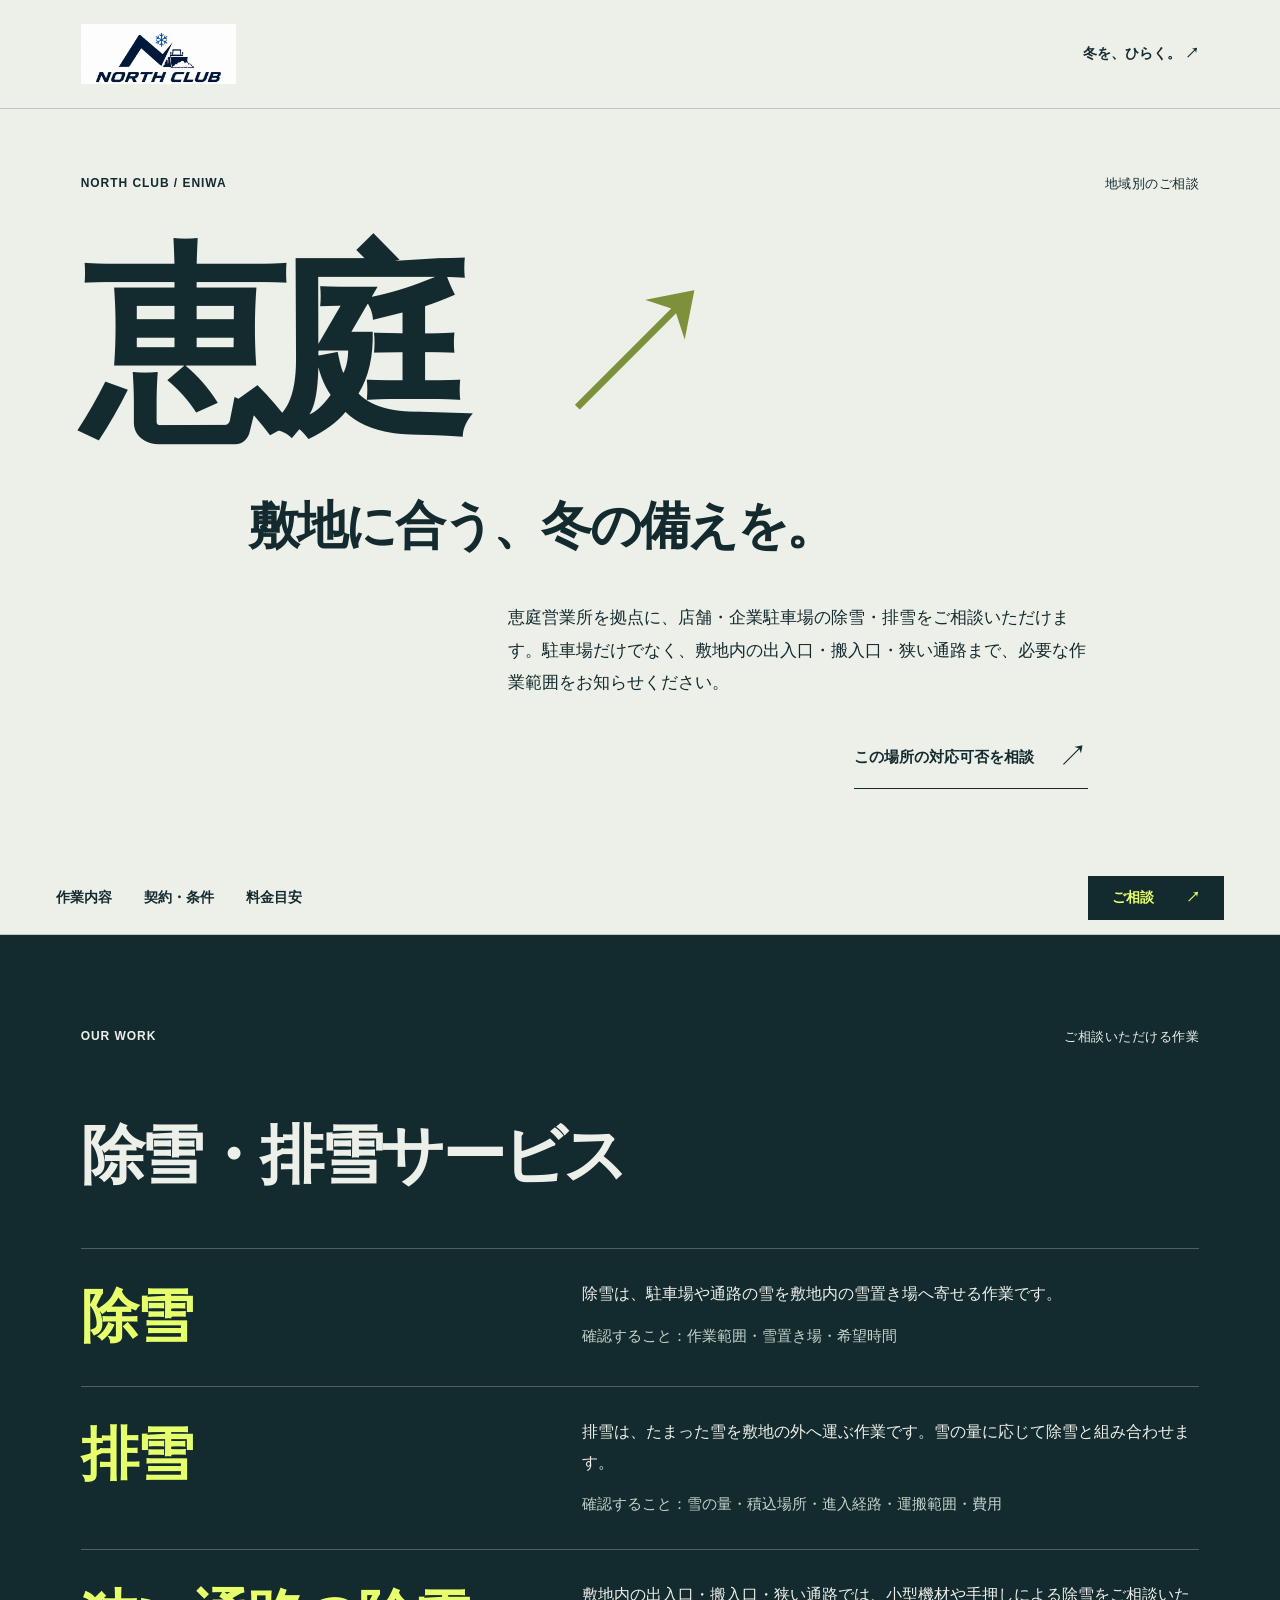
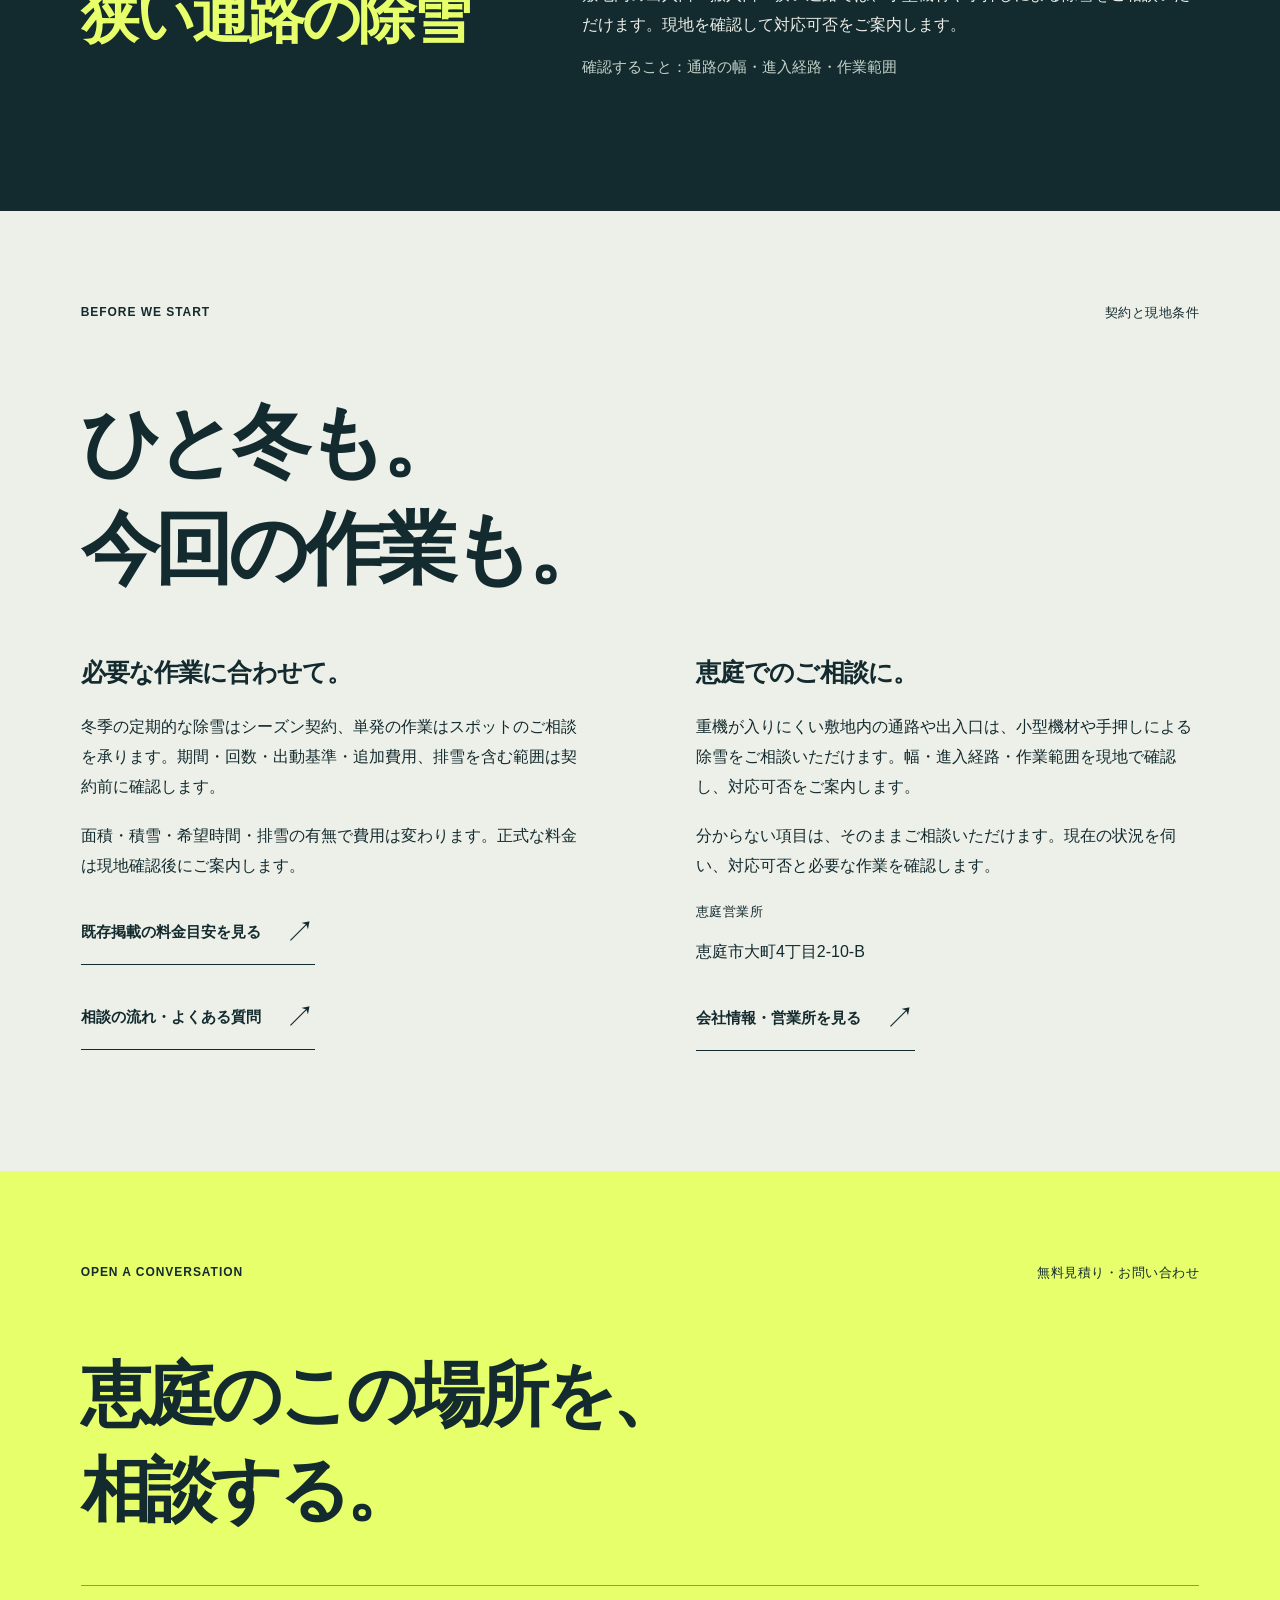
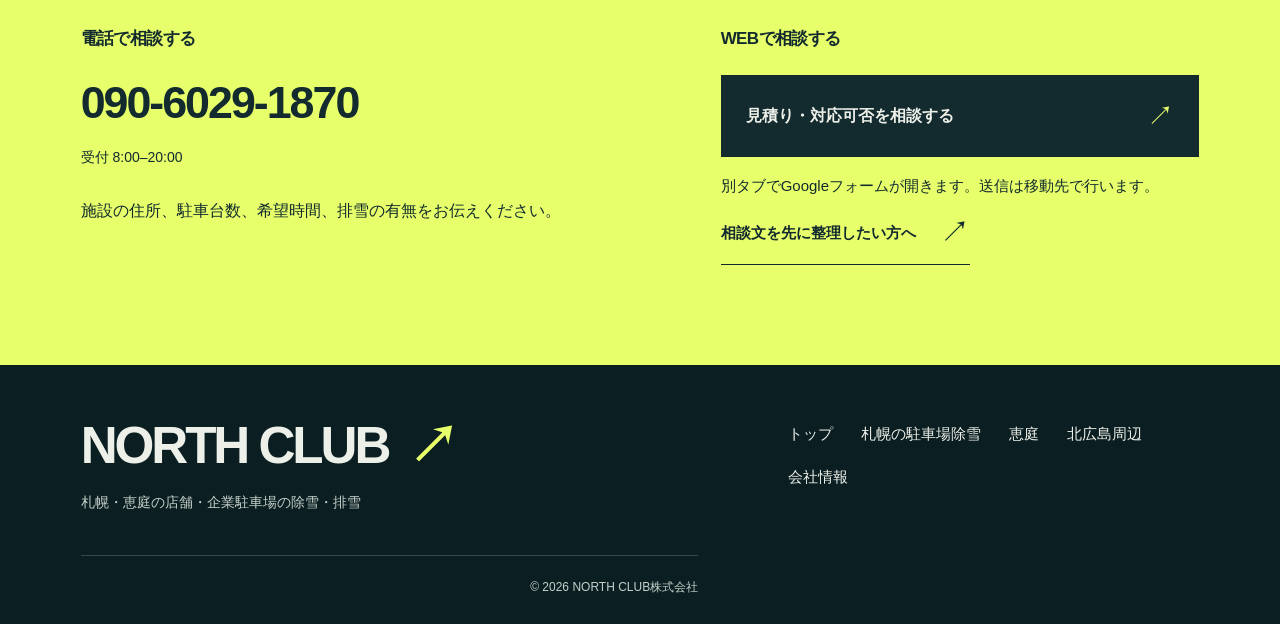
==== commit 66f7db35: "Clarify Sapporo parking snow removal on the homepage" ====
--- a/eniwa.html
+++ b/eniwa.html
@@ -10,10 +10,10 @@
   <meta property="og:image" content="https://www.northclub-josetsu.jp/assets/hero-snow-removal.png">
   <meta name="twitter:card" content="summary_large_image">
 </head>
-<body class="region-page"><a class="skip" href="#region-work">作業のご案内へ</a><header class="region-header"><a href="index.html" aria-label="NORTH CLUB トップへ"><img src="assets/north-club-symbol.png" width="1120" height="430" alt="NORTH CLUB"></a><a href="index.html">冬を、ひらく。 <span aria-hidden="true">↗</span></a></header>
+<body class="region-page"><a class="skip" href="#region-work">作業のご案内へ</a><header class="region-header"><a href="./" aria-label="NORTH CLUB トップへ"><img src="assets/north-club-symbol.png" width="1120" height="430" alt="NORTH CLUB"></a><a href="./">冬を、ひらく。 <span aria-hidden="true">↗</span></a></header>
 <main><section class="region-hero" aria-labelledby="region-title"><div class="chapter-label"><span>NORTH CLUB / ENIWA</span><span>地域別のご相談</span></div><h1 class="region-title" id="region-title"><span>恵庭</span><i class="region-arrow" aria-hidden="true">↗</i></h1><p class="region-subtitle">敷地に合う、冬の備えを。</p><p class="region-lead">恵庭営業所を拠点に、店舗・企業駐車場の除雪・排雪をご相談いただけます。駐車場だけでなく、敷地内の出入口・搬入口・狭い通路まで、必要な作業範囲をお知らせください。</p><a class="line-link" href="#region-contact">この場所の対応可否を相談 <span aria-hidden="true">↗</span></a></section>
-<nav class="chapter-nav" aria-label="地域ページのご案内"><div class="chapter-links"><a href="#region-work">作業内容</a><a href="#region-details">契約・条件</a><a href="index.html#price">料金目安</a></div><a class="nav-contact" href="#region-contact">ご相談 <span aria-hidden="true">↗</span></a></nav>
+<nav class="chapter-nav" aria-label="地域ページのご案内"><div class="chapter-links"><a href="#region-work">作業内容</a><a href="#region-details">契約・条件</a><a href="./#price">料金目安</a></div><a class="nav-contact" href="#region-contact">ご相談 <span aria-hidden="true">↗</span></a></nav>
 <section class="chapter region-service" id="region-work" aria-labelledby="region-work-title"><div class="chapter-label"><span>OUR WORK</span><span>ご相談いただける作業</span></div><h2 id="region-work-title">除雪・排雪サービス</h2><dl><div><dt>除雪</dt><dd><p>除雪は、駐車場や通路の雪を敷地内の雪置き場へ寄せる作業です。</p><p>確認すること：作業範囲・雪置き場・希望時間</p></dd></div><div><dt>排雪</dt><dd><p>排雪は、たまった雪を敷地の外へ運ぶ作業です。雪の量に応じて除雪と組み合わせます。</p><p>確認すること：雪の量・積込場所・進入経路・運搬範囲・費用</p></dd></div><div><dt>狭い通路の除雪</dt><dd><p>敷地内の出入口・搬入口・狭い通路では、小型機材や手押しによる除雪をご相談いただけます。現地を確認して対応可否をご案内します。</p><p>確認すること：通路の幅・進入経路・作業範囲</p></dd></div></dl></section>
-<section class="chapter region-details" id="region-details" aria-labelledby="region-details-title"><div class="chapter-label"><span>BEFORE WE START</span><span>契約と現地条件</span></div><h2 id="region-details-title">ひと冬も。<br>今回の作業も。</h2><div class="region-info"><div><h3>必要な作業に合わせて。</h3><p>冬季の定期的な除雪はシーズン契約、単発の作業はスポットのご相談を承ります。期間・回数・出動基準・追加費用、排雪を含む範囲は契約前に確認します。</p><p>面積・積雪・希望時間・排雪の有無で費用は変わります。正式な料金は現地確認後にご案内します。</p><a class="line-link" href="index.html#price">既存掲載の料金目安を見る <span aria-hidden="true">↗</span></a><a class="line-link" href="index.html#flow">相談の流れ・よくある質問 <span aria-hidden="true">↗</span></a></div><div><h3>恵庭でのご相談に。</h3><p>重機が入りにくい敷地内の通路や出入口は、小型機材や手押しによる除雪をご相談いただけます。幅・進入経路・作業範囲を現地で確認し、対応可否をご案内します。</p><p>分からない項目は、そのままご相談いただけます。現在の状況を伺い、対応可否と必要な作業を確認します。</p><p class="contract-kicker">恵庭営業所</p><p>恵庭市大町4丁目2-10-B</p><a class="line-link" href="index.html#company">会社情報・営業所を見る <span aria-hidden="true">↗</span></a></div></div></section>
-<section class="chapter inquiry-chapter region-contact" id="region-contact" aria-labelledby="region-contact-title"><div class="chapter-label"><span>OPEN A CONVERSATION</span><span>無料見積り・お問い合わせ</span></div><h2 id="region-contact-title">恵庭のこの場所を、<br>相談する。</h2><div class="contact-options"><div class="phone-choice"><h3>電話で相談する</h3><a href="tel:090-6029-1870" class="phone-number">090-6029-1870</a><p class="reception">受付 8:00–20:00</p><p>施設の住所、駐車台数、希望時間、排雪の有無をお伝えください。</p></div><div class="web-choice"><h3>WEBで相談する</h3><a class="solid-link" href="https://forms.gle/CuH34CGrpjS4D3n2A" target="_blank" rel="noopener noreferrer">見積り・対応可否を相談する <span aria-hidden="true">↗</span></a><p class="fine-print">別タブでGoogleフォームが開きます。送信は移動先で行います。</p><a class="line-link" data-draft-link hidden href="index.html#contact">相談文を先に整理したい方へ <span aria-hidden="true">↗</span></a></div></div></section></main>
-<footer class="content-footer"><div><a href="index.html" class="footer-name">NORTH CLUB<span aria-hidden="true">↗</span></a><p>札幌・恵庭の店舗・企業駐車場の除雪・排雪</p></div><nav aria-label="フッターナビゲーション"><a href="index.html">トップ</a><a href="sapporo.html">札幌</a><a href="eniwa.html">恵庭</a><a href="kitahiroshima.html">北広島周辺</a><a href="index.html#company">会社情報</a></nav><small>© 2026 NORTH CLUB株式会社</small></footer></body></html>+<section class="chapter region-details" id="region-details" aria-labelledby="region-details-title"><div class="chapter-label"><span>BEFORE WE START</span><span>契約と現地条件</span></div><h2 id="region-details-title">ひと冬も。<br>今回の作業も。</h2><div class="region-info"><div><h3>必要な作業に合わせて。</h3><p>冬季の定期的な除雪はシーズン契約、単発の作業はスポットのご相談を承ります。期間・回数・出動基準・追加費用、排雪を含む範囲は契約前に確認します。</p><p>面積・積雪・希望時間・排雪の有無で費用は変わります。正式な料金は現地確認後にご案内します。</p><a class="line-link" href="./#price">既存掲載の料金目安を見る <span aria-hidden="true">↗</span></a><a class="line-link" href="./#flow">相談の流れ・よくある質問 <span aria-hidden="true">↗</span></a></div><div><h3>恵庭でのご相談に。</h3><p>重機が入りにくい敷地内の通路や出入口は、小型機材や手押しによる除雪をご相談いただけます。幅・進入経路・作業範囲を現地で確認し、対応可否をご案内します。</p><p>分からない項目は、そのままご相談いただけます。現在の状況を伺い、対応可否と必要な作業を確認します。</p><p class="contract-kicker">恵庭営業所</p><p>恵庭市大町4丁目2-10-B</p><a class="line-link" href="./#company">会社情報・営業所を見る <span aria-hidden="true">↗</span></a></div></div></section>
+<section class="chapter inquiry-chapter region-contact" id="region-contact" aria-labelledby="region-contact-title"><div class="chapter-label"><span>OPEN A CONVERSATION</span><span>無料見積り・お問い合わせ</span></div><h2 id="region-contact-title">恵庭のこの場所を、<br>相談する。</h2><div class="contact-options"><div class="phone-choice"><h3>電話で相談する</h3><a href="tel:090-6029-1870" class="phone-number">090-6029-1870</a><p class="reception">受付 8:00–20:00</p><p>施設の住所、駐車台数、希望時間、排雪の有無をお伝えください。</p></div><div class="web-choice"><h3>WEBで相談する</h3><a class="solid-link" href="https://forms.gle/CuH34CGrpjS4D3n2A" target="_blank" rel="noopener noreferrer">見積り・対応可否を相談する <span aria-hidden="true">↗</span></a><p class="fine-print">別タブでGoogleフォームが開きます。送信は移動先で行います。</p><a class="line-link" data-draft-link hidden href="./#contact">相談文を先に整理したい方へ <span aria-hidden="true">↗</span></a></div></div></section></main>
+<footer class="content-footer"><div><a href="./" class="footer-name">NORTH CLUB<span aria-hidden="true">↗</span></a><p>札幌・恵庭の店舗・企業駐車場の除雪・排雪</p></div><nav aria-label="フッターナビゲーション"><a href="./">トップ</a><a href="./">札幌の駐車場除雪</a><a href="eniwa.html">恵庭</a><a href="kitahiroshima.html">北広島周辺</a><a href="./#company">会社情報</a></nav><small>© 2026 NORTH CLUB株式会社</small></footer></body></html>
--- a/style.css
+++ b/style.css
@@ -66,3 +66,7 @@
   .opening-bottom{bottom:max(4%,calc(100% - 96svh))}
   .opening-bottom .header-link{padding:13px 15px}
 }
+
+.header-info{position:relative;flex:none;margin-left:auto}.header-info .header-caption{margin:0}
+.deadline-card{position:absolute;top:calc(100% + 8px);right:0;display:grid;gap:5px;width:max-content;padding:12px 16px;background:#102a2e;color:var(--paper);box-shadow:0 5px 20px #10232624;line-height:1.3;white-space:nowrap}.deadline-line{display:flex;align-items:baseline;gap:10px}.deadline-title{font-size:13px;font-weight:700}.deadline-date{font-size:18px;color:var(--signal)}.deadline-message{margin:0;font-size:13px;font-weight:700}
+@media(max-width:700px){.deadline-card{top:calc(100% + 6px);gap:3px;padding:7px 9px}.deadline-line{gap:6px}.deadline-title{font-size:12px}.deadline-date{font-size:15px}.deadline-message{font-size:13px}}
--- a/content.css
+++ b/content.css
@@ -47,3 +47,5 @@
 #flow>.chapter-label>span:last-child,#contact>.chapter-label>span:last-child{font-size:18px;line-height:1.5;white-space:nowrap}
 @media(max-width:700px){#flow>.chapter-label>span:last-child,#contact>.chapter-label>span:last-child{font-size:16px}}
 @media(max-width:500px){#flow>.chapter-label,#contact>.chapter-label{flex-wrap:wrap}#flow>.chapter-label>span:first-child,#contact>.chapter-label>span:first-child{white-space:nowrap}#flow>.chapter-label>span:last-child,#contact>.chapter-label>span:last-child{margin-left:auto}}
+
+.content-footer nav .footer-contact{display:flex;align-items:baseline;flex-wrap:wrap;gap:8px 16px}.content-footer nav .footer-contact>a,.content-footer nav .footer-contact>span{white-space:nowrap}
